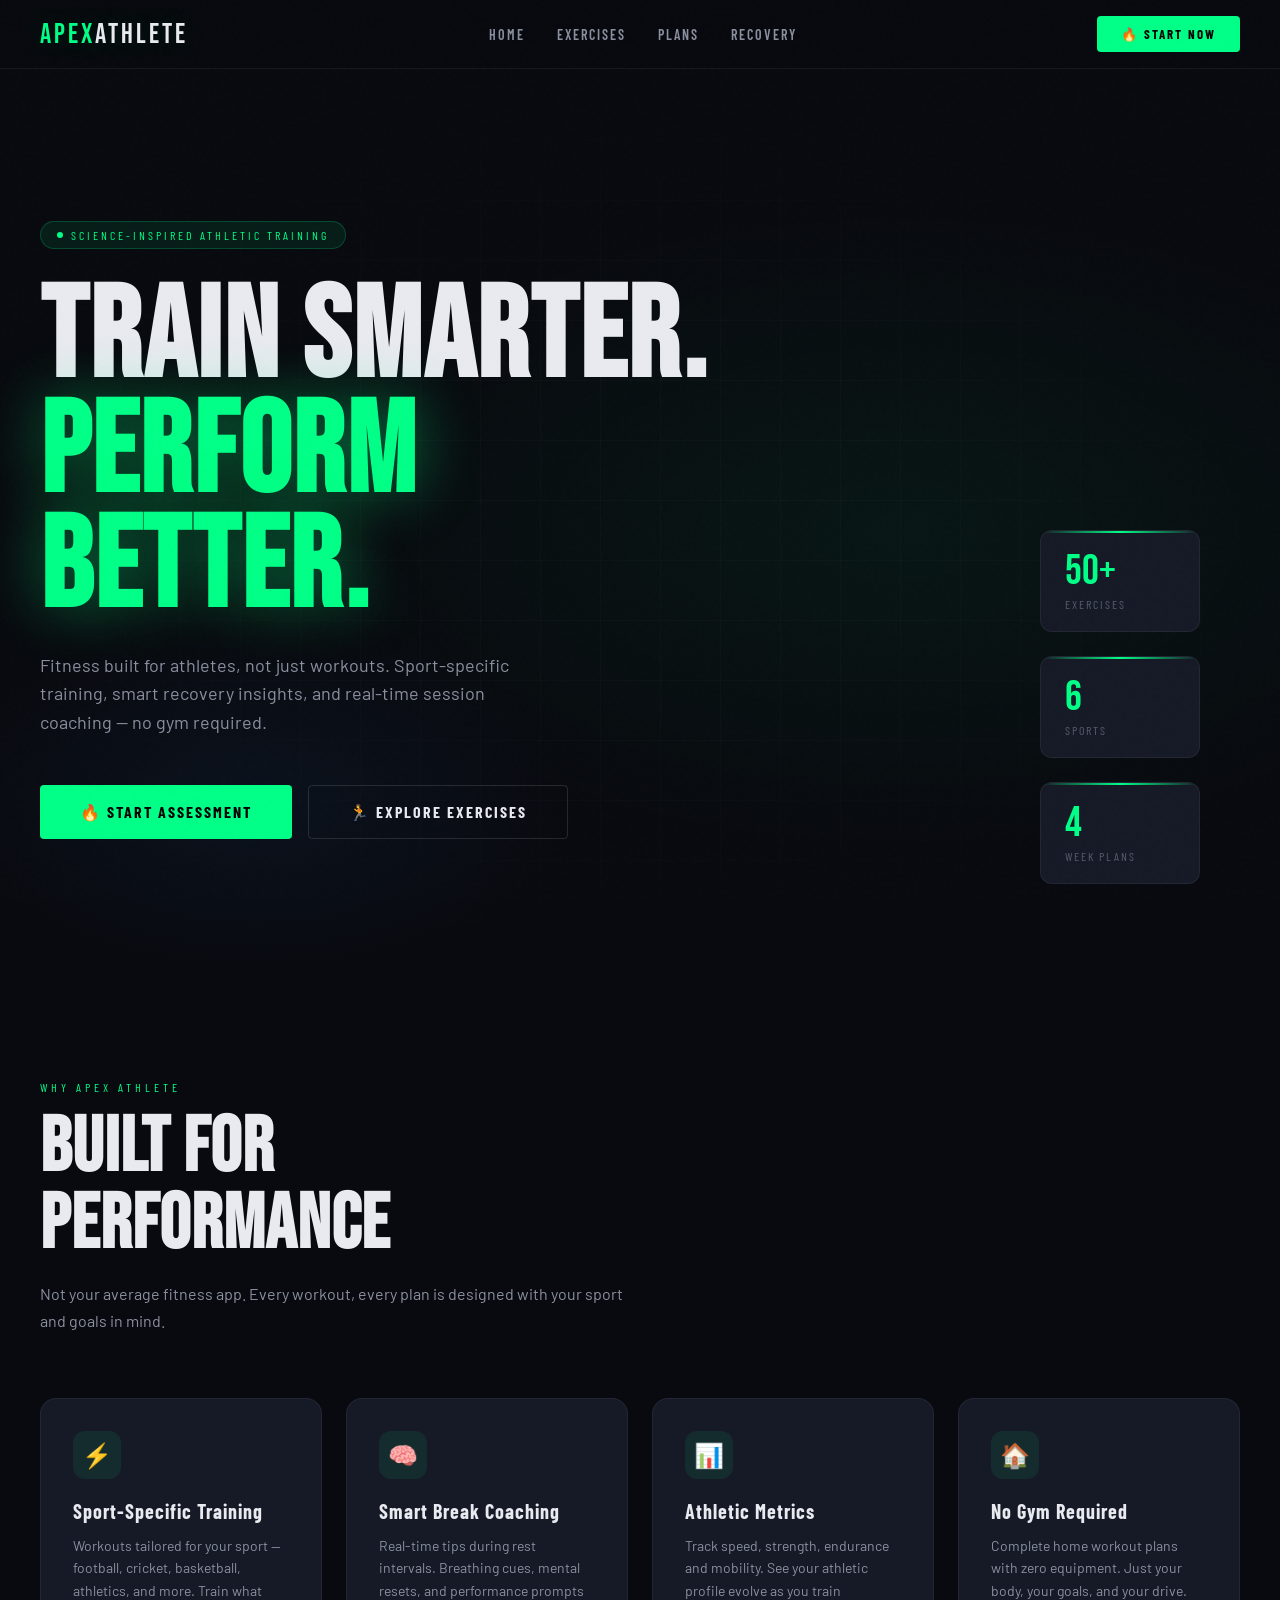
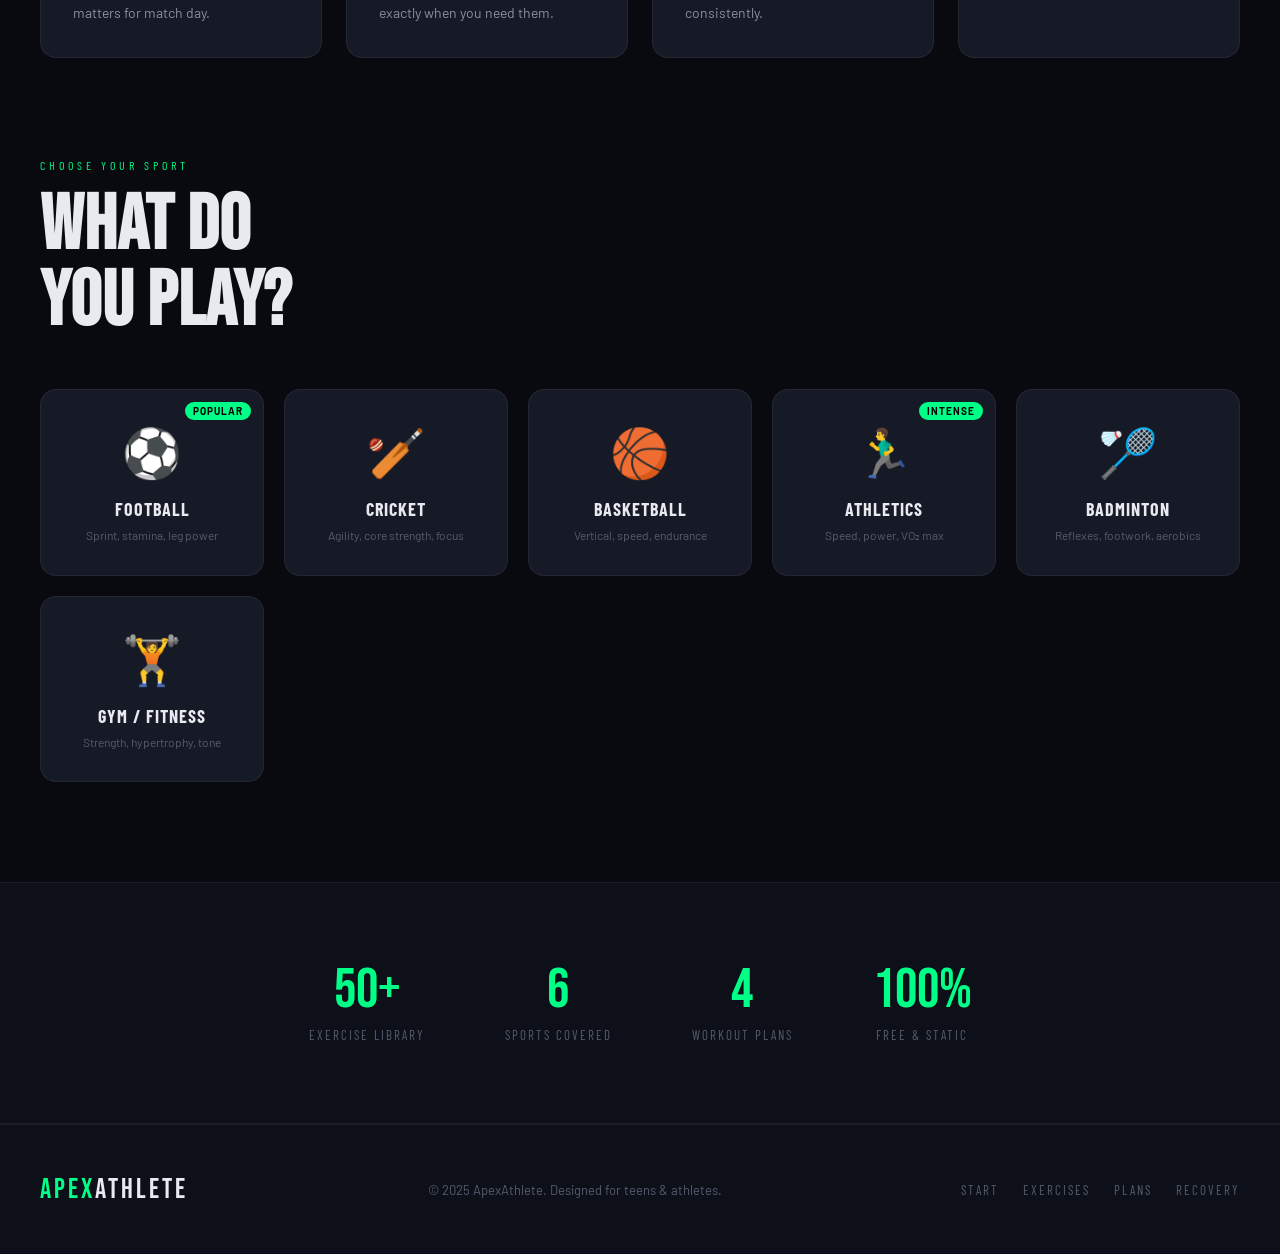
==== index.html @ 87cb8561 "Create index.html" ====
<!DOCTYPE html>
<html lang="en">
<head>
<meta charset="UTF-8">
<meta name="viewport" content="width=device-width, initial-scale=1.0">
<title>APEX ATHLETE — Train Smarter. Perform Better.</title>
<link href="https://fonts.googleapis.com/css2?family=Bebas+Neue&family=Barlow+Condensed:wght@300;400;600;700;900&family=Barlow:wght@300;400;500&display=swap" rel="stylesheet">
<style>
  :root {
    --bg: #080a0f;
    --bg2: #0d1018;
    --bg3: #12151e;
    --card: #161a26;
    --card2: #1c2130;
    --border: rgba(255,255,255,0.06);
    --border2: rgba(255,255,255,0.12);
    --text: #e8eaf0;
    --text2: #8b90a0;
    --text3: #555c6e;
    --accent: #00ff87;
    --accent2: #ff6b1a;
    --accent3: #3d8bff;
    --accent4: #ff3d6b;
    --glow: 0 0 30px rgba(0,255,135,0.2);
    --glow2: 0 0 30px rgba(255,107,26,0.2);
  }
  *{margin:0;padding:0;box-sizing:border-box;}
  html{scroll-behavior:smooth;}
  body{
    background:var(--bg);
    color:var(--text);
    font-family:'Barlow',sans-serif;
    font-weight:400;
    overflow-x:hidden;
    min-height:100vh;
  }

  /* NOISE TEXTURE OVERLAY */
  body::before{
    content:'';
    position:fixed;
    inset:0;
    background-image:url("data:image/svg+xml,%3Csvg viewBox='0 0 256 256' xmlns='http://www.w3.org/2000/svg'%3E%3Cfilter id='noise'%3E%3CfeTurbulence type='fractalNoise' baseFrequency='0.9' numOctaves='4' stitchTiles='stitch'/%3E%3C/filter%3E%3Crect width='100%25' height='100%25' filter='url(%23noise)' opacity='0.03'/%3E%3C/svg%3E");
    pointer-events:none;
    z-index:1000;
    opacity:.4;
  }

  /* NAV */
  nav{
    position:fixed;top:0;left:0;right:0;z-index:900;
    padding:16px 40px;
    display:flex;align-items:center;justify-content:space-between;
    background:rgba(8,10,15,0.85);
    backdrop-filter:blur(20px);
    border-bottom:1px solid var(--border);
  }
  .nav-logo{
    font-family:'Bebas Neue',sans-serif;
    font-size:28px;
    letter-spacing:3px;
    color:var(--accent);
    text-shadow:var(--glow);
    cursor:pointer;
  }
  .nav-logo span{color:var(--text);}
  .nav-links{display:flex;gap:32px;align-items:center;}
  .nav-links a{
    font-family:'Barlow Condensed',sans-serif;
    font-weight:600;
    font-size:14px;
    letter-spacing:2px;
    text-transform:uppercase;
    color:var(--text2);
    text-decoration:none;
    transition:.2s;
    cursor:pointer;
  }
  .nav-links a:hover{color:var(--accent);}
  .nav-cta{
    background:var(--accent);
    color:#000;
    padding:10px 24px;
    border-radius:4px;
    font-family:'Barlow Condensed',sans-serif;
    font-weight:700;
    font-size:13px;
    letter-spacing:2px;
    text-transform:uppercase;
    border:none;cursor:pointer;
    transition:.2s;
  }
  .nav-cta:hover{background:#00e077;transform:translateY(-1px);}
  .hamburger{display:none;flex-direction:column;gap:5px;cursor:pointer;background:none;border:none;}
  .hamburger span{width:24px;height:2px;background:var(--text);transition:.3s;}

  /* PAGES */
  .page{display:none;min-height:100vh;}
  .page.active{display:block;}

  /* ===== LANDING PAGE ===== */
  #page-home{padding-top:80px;}

  /* HERO */
  .hero{
    min-height:100vh;
    display:flex;align-items:center;
    position:relative;
    padding:0 40px;
    overflow:hidden;
  }
  .hero-bg{
    position:absolute;inset:0;
    background:
      radial-gradient(ellipse 80% 60% at 70% 50%, rgba(0,255,135,0.05) 0%, transparent 60%),
      radial-gradient(ellipse 50% 40% at 20% 80%, rgba(61,139,255,0.06) 0%, transparent 50%);
  }
  .hero-grid{
    position:absolute;inset:0;
    background-image:
      linear-gradient(rgba(255,255,255,0.02) 1px, transparent 1px),
      linear-gradient(90deg, rgba(255,255,255,0.02) 1px, transparent 1px);
    background-size:60px 60px;
    mask-image:radial-gradient(ellipse at center, black 30%, transparent 80%);
  }
  .hero-content{
    position:relative;z-index:10;
    max-width:700px;
  }
  .hero-tag{
    display:inline-flex;align-items:center;gap:8px;
    background:rgba(0,255,135,0.08);
    border:1px solid rgba(0,255,135,0.2);
    border-radius:100px;
    padding:6px 16px;
    font-family:'Barlow Condensed',sans-serif;
    font-size:12px;letter-spacing:3px;
    text-transform:uppercase;color:var(--accent);
    margin-bottom:32px;
    animation:fadeUp 0.6s ease both;
  }
  .hero-tag::before{
    content:'';width:6px;height:6px;
    background:var(--accent);border-radius:50%;
    animation:pulse 2s infinite;
  }
  @keyframes pulse{0%,100%{opacity:1;transform:scale(1);}50%{opacity:.5;transform:scale(1.3);}}
  .hero h1{
    font-family:'Bebas Neue',sans-serif;
    font-size:clamp(72px, 10vw, 130px);
    line-height:.9;
    letter-spacing:2px;
    margin-bottom:24px;
    animation:fadeUp 0.7s ease 0.1s both;
  }
  .hero h1 .line-green{
    color:var(--accent);
    text-shadow:0 0 60px rgba(0,255,135,0.4);
    display:block;
  }
  .hero p{
    font-size:18px;
    color:var(--text2);
    line-height:1.6;
    max-width:500px;
    margin-bottom:48px;
    animation:fadeUp 0.7s ease 0.2s both;
  }
  .hero-btns{
    display:flex;gap:16px;flex-wrap:wrap;
    animation:fadeUp 0.7s ease 0.3s both;
  }
  .btn-primary{
    background:var(--accent);
    color:#000;
    padding:16px 40px;
    border-radius:4px;
    font-family:'Barlow Condensed',sans-serif;
    font-weight:700;font-size:16px;
    letter-spacing:2px;text-transform:uppercase;
    border:none;cursor:pointer;transition:.25s;
    display:flex;align-items:center;gap:8px;
  }
  .btn-primary:hover{background:#00e077;transform:translateY(-2px);box-shadow:var(--glow);}
  .btn-secondary{
    background:transparent;
    color:var(--text);
    padding:16px 40px;
    border-radius:4px;
    font-family:'Barlow Condensed',sans-serif;
    font-weight:700;font-size:16px;
    letter-spacing:2px;text-transform:uppercase;
    border:1px solid var(--border2);cursor:pointer;transition:.25s;
  }
  .btn-secondary:hover{border-color:var(--accent);color:var(--accent);transform:translateY(-2px);}

  .hero-stats{
    position:absolute;right:80px;top:50%;transform:translateY(-50%);
    display:flex;flex-direction:column;gap:24px;
    animation:fadeUp 0.7s ease 0.4s both;
  }
  .hero-stat-card{
    background:var(--card);
    border:1px solid var(--border);
    border-radius:12px;
    padding:20px 24px;
    min-width:160px;
    position:relative;overflow:hidden;
  }
  .hero-stat-card::before{
    content:'';position:absolute;top:0;left:0;right:0;height:2px;
    background:linear-gradient(90deg,transparent,var(--accent),transparent);
  }
  .hero-stat-num{
    font-family:'Bebas Neue',sans-serif;
    font-size:42px;color:var(--accent);
    line-height:1;
  }
  .hero-stat-label{
    font-family:'Barlow Condensed',sans-serif;
    font-size:12px;letter-spacing:2px;
    text-transform:uppercase;color:var(--text3);
    margin-top:4px;
  }

  @keyframes fadeUp{from{opacity:0;transform:translateY(30px);}to{opacity:1;transform:translateY(0);}}

  /* WHY SECTION */
  .section{padding:100px 40px;}
  .section-tag{
    font-family:'Barlow Condensed',sans-serif;
    font-size:12px;letter-spacing:4px;text-transform:uppercase;
    color:var(--accent);margin-bottom:16px;display:block;
  }
  .section-title{
    font-family:'Bebas Neue',sans-serif;
    font-size:clamp(48px,6vw,80px);
    line-height:1;letter-spacing:1px;
    margin-bottom:16px;
  }
  .section-sub{
    font-size:16px;color:var(--text2);
    max-width:600px;line-height:1.7;margin-bottom:64px;
  }
  .why-grid{
    display:grid;
    grid-template-columns:repeat(auto-fit,minmax(260px,1fr));
    gap:24px;
  }
  .why-card{
    background:var(--card);
    border:1px solid var(--border);
    border-radius:16px;
    padding:32px;
    transition:.3s;
    position:relative;overflow:hidden;
  }
  .why-card:hover{border-color:var(--border2);transform:translateY(-4px);}
  .why-icon{
    width:48px;height:48px;
    background:rgba(0,255,135,0.08);
    border-radius:12px;
    display:flex;align-items:center;justify-content:center;
    font-size:24px;margin-bottom:20px;
  }
  .why-card h3{
    font-family:'Barlow Condensed',sans-serif;
    font-size:20px;font-weight:700;letter-spacing:1px;
    margin-bottom:12px;
  }
  .why-card p{font-size:14px;color:var(--text2);line-height:1.6;}

  /* SPORTS GRID */
  .sports-grid{
    display:grid;
    grid-template-columns:repeat(auto-fill,minmax(200px,1fr));
    gap:20px;
    margin-top:48px;
  }
  .sport-card{
    background:var(--card);
    border:1px solid var(--border);
    border-radius:16px;
    padding:32px 20px;
    text-align:center;
    cursor:pointer;transition:.3s;
    position:relative;overflow:hidden;
  }
  .sport-card:hover{
    border-color:var(--accent);
    transform:translateY(-6px);
    box-shadow:0 20px 40px rgba(0,0,0,0.4),var(--glow);
  }
  .sport-card .sport-emoji{font-size:48px;display:block;margin-bottom:16px;}
  .sport-card h3{
    font-family:'Barlow Condensed',sans-serif;
    font-size:18px;font-weight:700;letter-spacing:1px;
    text-transform:uppercase;margin-bottom:8px;
  }
  .sport-card p{font-size:12px;color:var(--text3);}
  .sport-card .sport-badge{
    position:absolute;top:12px;right:12px;
    background:var(--accent);color:#000;
    font-size:10px;font-weight:700;letter-spacing:1px;
    padding:3px 8px;border-radius:100px;
    text-transform:uppercase;
  }

  /* CREDIBILITY SECTION */
  .cred-section{
    padding:80px 40px;
    background:var(--bg2);
    border-top:1px solid var(--border);
    border-bottom:1px solid var(--border);
    display:flex;justify-content:center;
    gap:80px;flex-wrap:wrap;
  }
  .cred-item{text-align:center;}
  .cred-num{
    font-family:'Bebas Neue',sans-serif;
    font-size:56px;color:var(--accent);
    line-height:1;
  }
  .cred-label{
    font-family:'Barlow Condensed',sans-serif;
    font-size:13px;letter-spacing:2px;
    text-transform:uppercase;color:var(--text3);
    margin-top:8px;
  }

  /* ===== ASSESSMENT PAGE ===== */
  #page-assessment{
    padding:120px 40px 80px;
    max-width:800px;margin:0 auto;
  }
  .assessment-header{margin-bottom:64px;}
  .assessment-header h1{
    font-family:'Bebas Neue',sans-serif;
    font-size:clamp(48px,6vw,80px);
    line-height:1;letter-spacing:2px;
    margin-bottom:16px;
  }
  .assessment-header p{font-size:16px;color:var(--text2);line-height:1.6;}

  .progress-steps{
    display:flex;gap:8px;margin-bottom:48px;
  }
  .progress-step{
    flex:1;height:3px;background:var(--card2);border-radius:2px;transition:.4s;
  }
  .progress-step.done{background:var(--accent);}
  .progress-step.active{background:rgba(0,255,135,0.4);}

  .form-step{display:none;}
  .form-step.active{display:block;animation:fadeUp .4s ease;}

  .form-group{margin-bottom:32px;}
  .form-label{
    font-family:'Barlow Condensed',sans-serif;
    font-size:13px;font-weight:600;letter-spacing:3px;
    text-transform:uppercase;color:var(--text2);
    display:block;margin-bottom:12px;
  }
  .form-label span{color:var(--accent);}
  .form-input{
    width:100%;
    background:var(--card);
    border:1px solid var(--border);
    border-radius:8px;
    padding:16px 20px;
    color:var(--text);
    font-family:'Barlow',sans-serif;
    font-size:16px;
    outline:none;transition:.2s;
  }
  .form-input:focus{border-color:var(--accent);box-shadow:0 0 0 3px rgba(0,255,135,0.1);}
  .form-row{display:grid;grid-template-columns:1fr 1fr;gap:20px;}
  .option-grid{display:grid;grid-template-columns:repeat(auto-fill,minmax(160px,1fr));gap:12px;}
  .option-card{
    background:var(--card);
    border:1px solid var(--border);
    border-radius:10px;
    padding:16px 20px;
    cursor:pointer;transition:.2s;
    display:flex;align-items:center;gap:12px;
  }
  .option-card:hover{border-color:var(--border2);}
  .option-card.selected{
    border-color:var(--accent);
    background:rgba(0,255,135,0.08);
  }
  .option-card .opt-icon{font-size:24px;}
  .option-card .opt-label{
    font-family:'Barlow Condensed',sans-serif;
    font-size:15px;font-weight:600;
  }
  .option-card .opt-sub{font-size:11px;color:var(--text3);}

  .form-nav{
    display:flex;justify-content:space-between;
    align-items:center;margin-top:48px;
  }
  .btn-back{
    background:transparent;
    color:var(--text2);
    border:1px solid var(--border);
    padding:14px 32px;border-radius:6px;
    font-family:'Barlow Condensed',sans-serif;
    font-weight:600;font-size:14px;letter-spacing:2px;
    text-transform:uppercase;cursor:pointer;transition:.2s;
  }
  .btn-back:hover{color:var(--text);border-color:var(--border2);}
  .btn-next{
    background:var(--accent);color:#000;
    border:none;
    padding:14px 40px;border-radius:6px;
    font-family:'Barlow Condensed',sans-serif;
    font-weight:700;font-size:14px;letter-spacing:2px;
    text-transform:uppercase;cursor:pointer;transition:.2s;
  }
  .btn-next:hover{background:#00e077;transform:translateY(-1px);}
  .step-num{
    font-family:'Barlow Condensed',sans-serif;
    font-size:13px;letter-spacing:2px;color:var(--text3);
  }

  /* ===== DASHBOARD ===== */
  #page-dashboard{
    padding:100px 40px 80px;
    max-width:1400px;margin:0 auto;
  }
  .dash-header{
    display:flex;justify-content:space-between;align-items:flex-start;
    margin-bottom:48px;flex-wrap:wrap;gap:24px;
  }
  .dash-greeting{
    font-family:'Bebas Neue',sans-serif;
    font-size:clamp(36px,5vw,56px);
    line-height:1;letter-spacing:1px;
  }
  .dash-greeting span{color:var(--accent);}
  .dash-date{
    font-family:'Barlow Condensed',sans-serif;
    font-size:14px;letter-spacing:2px;
    color:var(--text3);text-transform:uppercase;
    margin-top:8px;
  }

  .dash-grid{
    display:grid;
    grid-template-columns:320px 1fr;
    gap:24px;
    align-items:start;
  }
  .dash-left{display:flex;flex-direction:column;gap:24px;}
  .dash-right{display:flex;flex-direction:column;gap:24px;}

  .profile-card{
    background:var(--card);
    border:1px solid var(--border);
    border-radius:20px;
    padding:28px;
    position:relative;overflow:hidden;
  }
  .profile-card::before{
    content:'';position:absolute;top:0;left:0;right:0;height:3px;
    background:linear-gradient(90deg,var(--accent),var(--accent3));
  }
  .profile-sport{
    display:flex;align-items:center;gap:12px;margin-bottom:20px;
  }
  .profile-sport-icon{
    width:56px;height:56px;
    background:rgba(0,255,135,0.1);
    border-radius:14px;
    display:flex;align-items:center;justify-content:center;
    font-size:28px;
  }
  .profile-sport-name{
    font-family:'Bebas Neue',sans-serif;
    font-size:28px;letter-spacing:1px;
  }
  .profile-sport-level{
    font-size:12px;color:var(--accent);
    font-family:'Barlow Condensed',sans-serif;
    letter-spacing:2px;text-transform:uppercase;
  }
  .profile-bmi{
    display:grid;grid-template-columns:1fr 1fr;gap:16px;
    margin-top:20px;
  }
  .bmi-item{
    background:var(--bg3);
    border-radius:12px;padding:16px;
    text-align:center;
  }
  .bmi-val{
    font-family:'Bebas Neue',sans-serif;
    font-size:32px;line-height:1;
  }
  .bmi-label{
    font-size:11px;letter-spacing:2px;
    text-transform:uppercase;color:var(--text3);
    margin-top:4px;
    font-family:'Barlow Condensed',sans-serif;
  }

  .metrics-card{
    background:var(--card);
    border:1px solid var(--border);
    border-radius:20px;
    padding:28px;
  }
  .metrics-title{
    font-family:'Barlow Condensed',sans-serif;
    font-size:13px;letter-spacing:3px;
    text-transform:uppercase;color:var(--text3);
    margin-bottom:24px;
  }
  .metric-row{
    display:flex;align-items:center;
    justify-content:space-between;
    margin-bottom:20px;
  }
  .metric-info{display:flex;align-items:center;gap:12px;}
  .metric-icon{
    width:36px;height:36px;
    border-radius:8px;
    display:flex;align-items:center;justify-content:center;
    font-size:16px;
  }
  .metric-name{
    font-family:'Barlow Condensed',sans-serif;
    font-size:15px;font-weight:600;
  }
  .metric-bar-wrap{flex:1;margin:0 16px;height:6px;background:var(--bg3);border-radius:3px;}
  .metric-bar{height:100%;border-radius:3px;transition:width 1s ease;}
  .metric-pct{
    font-family:'Bebas Neue',sans-serif;
    font-size:20px;min-width:40px;text-align:right;
  }

  .today-card{
    background:var(--card);
    border:1px solid var(--border);
    border-radius:20px;
    padding:28px;
  }
  .today-title{
    font-family:'Barlow Condensed',sans-serif;
    font-size:13px;letter-spacing:3px;
    text-transform:uppercase;color:var(--text3);
    margin-bottom:24px;
  }
  .workout-phase{margin-bottom:24px;}
  .phase-header{
    display:flex;align-items:center;gap:10px;
    margin-bottom:14px;
  }
  .phase-dot{
    width:10px;height:10px;border-radius:50%;
  }
  .phase-name{
    font-family:'Barlow Condensed',sans-serif;
    font-size:16px;font-weight:700;letter-spacing:1px;
  }
  .exercise-list{display:flex;flex-direction:column;gap:10px;}
  .exercise-item{
    background:var(--bg3);
    border-radius:10px;
    padding:14px 18px;
    display:flex;align-items:center;
    justify-content:space-between;
    cursor:pointer;transition:.2s;
    border:1px solid transparent;
  }
  .exercise-item:hover{border-color:var(--border2);}
  .exercise-item.done{
    border-color:rgba(0,255,135,0.3);
    background:rgba(0,255,135,0.05);
  }
  .ex-name{
    font-family:'Barlow Condensed',sans-serif;
    font-size:16px;font-weight:600;
  }
  .ex-detail{font-size:12px;color:var(--text3);margin-top:2px;}
  .ex-check{
    width:28px;height:28px;border-radius:50%;
    background:var(--bg2);
    border:1px solid var(--border2);
    display:flex;align-items:center;justify-content:center;
    font-size:12px;transition:.2s;
    cursor:pointer;
  }
  .exercise-item.done .ex-check{
    background:var(--accent);
    border-color:var(--accent);
    color:#000;
  }

  .start-workout-btn{
    width:100%;
    background:linear-gradient(135deg,var(--accent),#00c46a);
    color:#000;border:none;
    padding:18px;border-radius:12px;
    font-family:'Bebas Neue',sans-serif;
    font-size:22px;letter-spacing:3px;
    cursor:pointer;transition:.2s;
    margin-top:24px;
  }
  .start-workout-btn:hover{transform:translateY(-2px);box-shadow:var(--glow);}

  .recovery-card{
    background:var(--card);
    border:1px solid var(--border);
    border-radius:20px;
    padding:28px;
  }
  .rec-status{
    display:flex;align-items:center;gap:16px;margin-bottom:20px;
  }
  .rec-circle{
    width:80px;height:80px;
    border-radius:50%;
    border:4px solid var(--accent);
    display:flex;flex-direction:column;
    align-items:center;justify-content:center;
    box-shadow:0 0 20px rgba(0,255,135,0.2);
  }
  .rec-pct{
    font-family:'Bebas Neue',sans-serif;
    font-size:28px;color:var(--accent);line-height:1;
  }
  .rec-label{font-size:10px;color:var(--text3);letter-spacing:1px;}
  .rec-desc{flex:1;}
  .rec-desc h4{
    font-family:'Barlow Condensed',sans-serif;
    font-size:18px;font-weight:700;margin-bottom:6px;
  }
  .rec-desc p{font-size:13px;color:var(--text2);line-height:1.5;}

  /* ===== EXERCISE LIBRARY ===== */
  #page-exercises{padding:100px 40px 80px;}
  .exercises-header{margin-bottom:48px;}
  .filter-bar{
    display:flex;gap:12px;flex-wrap:wrap;margin-bottom:40px;
  }
  .filter-btn{
    background:var(--card);
    border:1px solid var(--border);
    border-radius:100px;
    padding:10px 24px;
    font-family:'Barlow Condensed',sans-serif;
    font-size:14px;font-weight:600;letter-spacing:1px;
    color:var(--text2);cursor:pointer;transition:.2s;
  }
  .filter-btn.active,
  .filter-btn:hover{
    border-color:var(--accent);
    color:var(--accent);
    background:rgba(0,255,135,0.08);
  }
  .exercises-grid{
    display:grid;
    grid-template-columns:repeat(auto-fill,minmax(300px,1fr));
    gap:24px;
  }
  .ex-card{
    background:var(--card);
    border:1px solid var(--border);
    border-radius:20px;
    overflow:hidden;
    transition:.3s;cursor:pointer;
  }
  .ex-card:hover{transform:translateY(-6px);border-color:var(--border2);box-shadow:0 20px 40px rgba(0,0,0,0.3);}
  .ex-gif{
    height:200px;
    background:var(--bg3);
    display:flex;align-items:center;justify-content:center;
    position:relative;overflow:hidden;
    font-size:80px;
  }
  .ex-gif-overlay{
    position:absolute;inset:0;
    background:linear-gradient(to top, var(--card) 0%, transparent 50%);
  }
  .ex-body{padding:20px;}
  .ex-tags{display:flex;gap:8px;margin-bottom:12px;flex-wrap:wrap;}
  .ex-tag{
    font-family:'Barlow Condensed',sans-serif;
    font-size:11px;font-weight:600;letter-spacing:2px;
    text-transform:uppercase;
    padding:4px 10px;border-radius:100px;
  }
  .tag-muscle{background:rgba(61,139,255,0.15);color:var(--accent3);}
  .tag-sport{background:rgba(0,255,135,0.1);color:var(--accent);}
  .tag-level{background:rgba(255,107,26,0.1);color:var(--accent2);}
  .ex-card-name{
    font-family:'Barlow Condensed',sans-serif;
    font-size:22px;font-weight:700;
    letter-spacing:.5px;margin-bottom:8px;
  }
  .ex-card-desc{font-size:13px;color:var(--text2);line-height:1.5;}
  .ex-card-footer{
    display:flex;align-items:center;justify-content:space-between;
    padding:14px 20px;
    border-top:1px solid var(--border);
  }
  .ex-timer-info{
    display:flex;align-items:center;gap:6px;
    font-family:'Barlow Condensed',sans-serif;
    font-size:14px;color:var(--text2);
  }

  /* ===== WORKOUT SESSION ===== */
  #page-session{
    padding:100px 40px 80px;
    max-width:900px;margin:0 auto;
  }
  .session-header{
    display:flex;justify-content:space-between;
    align-items:center;margin-bottom:48px;
  }
  .session-progress-bar{
    flex:1;margin:0 32px;
    height:4px;background:var(--bg3);border-radius:2px;position:relative;
  }
  .session-progress-fill{
    height:100%;background:var(--accent);border-radius:2px;
    transition:width .5s ease;
  }

  .session-main{
    background:var(--card);
    border:1px solid var(--border);
    border-radius:24px;
    padding:48px;
    text-align:center;
    margin-bottom:24px;
    position:relative;overflow:hidden;
  }
  .session-ex-visual{
    font-size:120px;margin-bottom:32px;
    display:block;
    animation:bounce 2s ease-in-out infinite;
  }
  @keyframes bounce{0%,100%{transform:translateY(0);}50%{transform:translateY(-10px);}}
  .session-ex-name{
    font-family:'Bebas Neue',sans-serif;
    font-size:48px;letter-spacing:2px;
    margin-bottom:8px;
  }
  .session-ex-target{
    font-family:'Barlow Condensed',sans-serif;
    font-size:14px;letter-spacing:3px;
    color:var(--accent);text-transform:uppercase;
    margin-bottom:48px;
  }

  .timer-display{
    font-family:'Bebas Neue',sans-serif;
    font-size:96px;line-height:1;
    color:var(--accent);
    text-shadow:var(--glow);
    margin-bottom:8px;
    position:relative;display:inline-block;
  }
  .timer-label{
    font-family:'Barlow Condensed',sans-serif;
    font-size:13px;letter-spacing:3px;
    text-transform:uppercase;color:var(--text3);
    margin-bottom:40px;
  }

  .session-controls{
    display:flex;justify-content:center;gap:16px;
  }
  .ctrl-btn{
    width:64px;height:64px;border-radius:50%;
    border:1px solid var(--border2);
    background:var(--bg3);
    font-size:24px;cursor:pointer;transition:.2s;
    display:flex;align-items:center;justify-content:center;
  }
  .ctrl-btn:hover{border-color:var(--accent);color:var(--accent);}
  .ctrl-btn.main{
    width:80px;height:80px;
    background:var(--accent);
    border-color:var(--accent);
    color:#000;font-size:28px;
  }
  .ctrl-btn.main:hover{background:#00e077;}

  .session-queue{
    display:grid;grid-template-columns:repeat(3,1fr);gap:16px;
  }
  .queue-item{
    background:var(--card);
    border:1px solid var(--border);
    border-radius:14px;
    padding:16px;
    display:flex;align-items:center;gap:12px;
  }
  .queue-item.active{border-color:var(--accent);background:rgba(0,255,135,0.06);}
  .queue-item.completed{opacity:.4;}
  .queue-emoji{font-size:24px;}
  .queue-name{
    font-family:'Barlow Condensed',sans-serif;
    font-size:15px;font-weight:600;
  }
  .queue-detail{font-size:11px;color:var(--text3);}

  /* POPUP */
  .popup-overlay{
    position:fixed;inset:0;
    background:rgba(0,0,0,0.7);
    backdrop-filter:blur(10px);
    z-index:800;
    display:flex;align-items:center;justify-content:center;
    opacity:0;pointer-events:none;
    transition:.3s;
  }
  .popup-overlay.show{opacity:1;pointer-events:all;}
  .popup-box{
    background:var(--card);
    border:1px solid var(--border);
    border-radius:24px;
    padding:40px;max-width:480px;width:90%;
    text-align:center;
    transform:scale(0.9) translateY(20px);
    transition:.3s;
    position:relative;overflow:hidden;
  }
  .popup-overlay.show .popup-box{transform:scale(1) translateY(0);}
  .popup-box::before{
    content:'';position:absolute;top:0;left:0;right:0;height:3px;
    background:linear-gradient(90deg,var(--accent3),var(--accent),var(--accent2));
  }
  .popup-icon{font-size:56px;margin-bottom:16px;}
  .popup-title{
    font-family:'Bebas Neue',sans-serif;
    font-size:36px;letter-spacing:2px;
    margin-bottom:12px;
  }
  .popup-msg{font-size:16px;color:var(--text2);line-height:1.6;margin-bottom:28px;}
  .popup-fact{
    background:var(--bg3);border-radius:12px;
    padding:16px;font-size:13px;color:var(--accent);
    margin-bottom:28px;
    font-family:'Barlow Condensed',sans-serif;
    font-size:16px;letter-spacing:.5px;
  }
  .popup-close{
    background:var(--accent);color:#000;
    border:none;padding:14px 40px;border-radius:8px;
    font-family:'Barlow Condensed',sans-serif;
    font-weight:700;font-size:15px;letter-spacing:2px;
    text-transform:uppercase;cursor:pointer;transition:.2s;
  }
  .popup-close:hover{background:#00e077;}

  /* ===== PLANS PAGE ===== */
  #page-plans{padding:100px 40px 80px;}
  .plans-grid{
    display:grid;
    grid-template-columns:repeat(auto-fill,minmax(320px,1fr));
    gap:28px;
    margin-top:48px;
  }
  .plan-card{
    background:var(--card);
    border:1px solid var(--border);
    border-radius:20px;
    overflow:hidden;
    transition:.3s;
  }
  .plan-card:hover{transform:translateY(-4px);border-color:var(--border2);}
  .plan-header{
    padding:28px;
    position:relative;overflow:hidden;
  }
  .plan-header.green{background:linear-gradient(135deg,rgba(0,255,135,.15),rgba(0,255,135,.05));}
  .plan-header.orange{background:linear-gradient(135deg,rgba(255,107,26,.15),rgba(255,107,26,.05));}
  .plan-header.blue{background:linear-gradient(135deg,rgba(61,139,255,.15),rgba(61,139,255,.05));}
  .plan-header.red{background:linear-gradient(135deg,rgba(255,61,107,.15),rgba(255,61,107,.05));}
  .plan-icon{font-size:48px;margin-bottom:16px;display:block;}
  .plan-name{
    font-family:'Bebas Neue',sans-serif;
    font-size:32px;letter-spacing:1px;
    margin-bottom:8px;
  }
  .plan-desc{font-size:13px;color:var(--text2);line-height:1.5;}
  .plan-body{padding:28px;}
  .plan-stats{
    display:flex;gap:24px;margin-bottom:24px;
  }
  .plan-stat .num{
    font-family:'Bebas Neue',sans-serif;
    font-size:28px;color:var(--accent);
  }
  .plan-stat .lbl{font-size:11px;letter-spacing:2px;text-transform:uppercase;color:var(--text3);}
  .plan-days{display:flex;flex-direction:column;gap:8px;margin-bottom:24px;}
  .plan-day{
    display:flex;align-items:center;
    justify-content:space-between;
    padding:12px 16px;
    background:var(--bg3);
    border-radius:8px;
    font-family:'Barlow Condensed',sans-serif;
    font-size:14px;
  }
  .plan-day.rest{opacity:.5;}
  .plan-day .day-name{font-weight:600;color:var(--text2);}
  .plan-day .day-workout{color:var(--text);}
  .plan-day .day-time{color:var(--text3);font-size:12px;}
  .btn-plan{
    width:100%;background:var(--accent);color:#000;
    border:none;padding:14px;border-radius:10px;
    font-family:'Barlow Condensed',sans-serif;
    font-weight:700;font-size:15px;letter-spacing:2px;
    text-transform:uppercase;cursor:pointer;transition:.2s;
  }
  .btn-plan:hover{background:#00e077;}

  /* ===== RECOVERY PAGE ===== */
  #page-recovery{padding:100px 40px 80px;}
  .recovery-grid{
    display:grid;
    grid-template-columns:repeat(auto-fill,minmax(340px,1fr));
    gap:24px;
    margin-top:48px;
  }
  .rec-card{
    background:var(--card);
    border:1px solid var(--border);
    border-radius:20px;
    padding:28px;
    transition:.3s;
  }
  .rec-card:hover{border-color:var(--border2);}
  .rec-card-icon{font-size:40px;margin-bottom:16px;}
  .rec-card h3{
    font-family:'Barlow Condensed',sans-serif;
    font-size:22px;font-weight:700;
    letter-spacing:1px;margin-bottom:12px;
  }
  .rec-card p{font-size:14px;color:var(--text2);line-height:1.6;}
  .stretch-list{margin-top:16px;display:flex;flex-direction:column;gap:8px;}
  .stretch-item{
    display:flex;align-items:center;gap:10px;
    padding:10px 14px;
    background:var(--bg3);border-radius:8px;
    font-size:14px;
  }

  /* FOOTER */
  footer{
    background:var(--bg2);
    border-top:1px solid var(--border);
    padding:48px 40px;
    display:flex;justify-content:space-between;
    align-items:center;flex-wrap:wrap;gap:24px;
  }
  .footer-logo{
    font-family:'Bebas Neue',sans-serif;
    font-size:28px;letter-spacing:3px;
    color:var(--accent);
  }
  .footer-logo span{color:var(--text);}
  .footer-copy{font-size:13px;color:var(--text3);}
  .footer-links{display:flex;gap:24px;}
  .footer-links a{
    font-family:'Barlow Condensed',sans-serif;
    font-size:13px;letter-spacing:2px;
    text-transform:uppercase;color:var(--text3);
    text-decoration:none;cursor:pointer;transition:.2s;
  }
  .footer-links a:hover{color:var(--accent);}

  /* SCROLLBAR */
  ::-webkit-scrollbar{width:4px;}
  ::-webkit-scrollbar-track{background:var(--bg);}
  ::-webkit-scrollbar-thumb{background:var(--card2);border-radius:2px;}
  ::-webkit-scrollbar-thumb:hover{background:var(--accent);}

  /* SELECT */
  select.form-input{cursor:pointer;}

  /* RESPONSIVE */
  @media(max-width:1100px){
    .dash-grid{grid-template-columns:1fr;}
    .hero-stats{display:none;}
  }
  @media(max-width:768px){
    nav{padding:16px 20px;}
    .nav-links{display:none;}
    .hamburger{display:flex;}
    .hero{padding:0 20px;}
    .section{padding:60px 20px;}
    #page-dashboard,#page-exercises,#page-plans,#page-recovery{padding:100px 20px 60px;}
    #page-assessment{padding:100px 20px 60px;}
    .form-row{grid-template-columns:1fr;}
    .session-queue{grid-template-columns:1fr;}
    .session-main{padding:28px 20px;}
    .cred-section{gap:40px;padding:60px 20px;}
  }
</style>
</head>
<body>

<!-- NAV -->
<nav>
  <div class="nav-logo" onclick="showPage('home')">APEX<span>ATHLETE</span></div>
  <div class="nav-links">
    <a onclick="showPage('home')">Home</a>
    <a onclick="showPage('exercises')">Exercises</a>
    <a onclick="showPage('plans')">Plans</a>
    <a onclick="showPage('recovery')">Recovery</a>
    <a onclick="showPage('dashboard')" id="nav-dashboard" style="display:none">Dashboard</a>
  </div>
  <button class="nav-cta" onclick="showPage('assessment')">🔥 Start Now</button>
  <button class="hamburger" onclick="toggleMobileMenu()">
    <span></span><span></span><span></span>
  </button>
</nav>

<!-- ===== HOME PAGE ===== -->
<div id="page-home" class="page active">
  <!-- HERO -->
  <section class="hero">
    <div class="hero-bg"></div>
    <div class="hero-grid"></div>
    <div class="hero-content">
      <div class="hero-tag">Science-Inspired Athletic Training</div>
      <h1>
        TRAIN SMARTER.
        <span class="line-green">PERFORM BETTER.</span>
      </h1>
      <p>Fitness built for athletes, not just workouts. Sport-specific training, smart recovery insights, and real-time session coaching — no gym required.</p>
      <div class="hero-btns">
        <button class="btn-primary" onclick="showPage('assessment')">🔥 Start Assessment</button>
        <button class="btn-secondary" onclick="showPage('exercises')">🏃 Explore Exercises</button>
      </div>
    </div>
    <div class="hero-stats">
      <div class="hero-stat-card">
        <div class="hero-stat-num">50+</div>
        <div class="hero-stat-label">Exercises</div>
      </div>
      <div class="hero-stat-card">
        <div class="hero-stat-num">6</div>
        <div class="hero-stat-label">Sports</div>
      </div>
      <div class="hero-stat-card">
        <div class="hero-stat-num">4</div>
        <div class="hero-stat-label">Week Plans</div>
      </div>
    </div>
  </section>

  <!-- WHY SECTION -->
  <section class="section">
    <span class="section-tag">Why Apex Athlete</span>
    <h2 class="section-title">BUILT FOR<br>PERFORMANCE</h2>
    <p class="section-sub">Not your average fitness app. Every workout, every plan is designed with your sport and goals in mind.</p>
    <div class="why-grid">
      <div class="why-card">
        <div class="why-icon">⚡</div>
        <h3>Sport-Specific Training</h3>
        <p>Workouts tailored for your sport — football, cricket, basketball, athletics, and more. Train what matters for match day.</p>
      </div>
      <div class="why-card">
        <div class="why-icon">🧠</div>
        <h3>Smart Break Coaching</h3>
        <p>Real-time tips during rest intervals. Breathing cues, mental resets, and performance prompts exactly when you need them.</p>
      </div>
      <div class="why-card">
        <div class="why-icon">📊</div>
        <h3>Athletic Metrics</h3>
        <p>Track speed, strength, endurance and mobility. See your athletic profile evolve as you train consistently.</p>
      </div>
      <div class="why-card">
        <div class="why-icon">🏠</div>
        <h3>No Gym Required</h3>
        <p>Complete home workout plans with zero equipment. Just your body, your goals, and your drive.</p>
      </div>
    </div>
  </section>

  <!-- SPORTS SECTION -->
  <section class="section" style="padding-top:0">
    <span class="section-tag">Choose Your Sport</span>
    <h2 class="section-title">WHAT DO<br>YOU PLAY?</h2>
    <div class="sports-grid">
      <div class="sport-card" onclick="selectSport('Football')">
        <div class="sport-badge">POPULAR</div>
        <span class="sport-emoji">⚽</span>
        <h3>Football</h3>
        <p>Sprint, stamina, leg power</p>
      </div>
      <div class="sport-card" onclick="selectSport('Cricket')">
        <span class="sport-emoji">🏏</span>
        <h3>Cricket</h3>
        <p>Agility, core strength, focus</p>
      </div>
      <div class="sport-card" onclick="selectSport('Basketball')">
        <span class="sport-emoji">🏀</span>
        <h3>Basketball</h3>
        <p>Vertical, speed, endurance</p>
      </div>
      <div class="sport-card" onclick="selectSport('Athletics')">
        <div class="sport-badge">INTENSE</div>
        <span class="sport-emoji">🏃‍♂️</span>
        <h3>Athletics</h3>
        <p>Speed, power, VO₂ max</p>
      </div>
      <div class="sport-card" onclick="selectSport('Badminton')">
        <span class="sport-emoji">🏸</span>
        <h3>Badminton</h3>
        <p>Reflexes, footwork, aerobics</p>
      </div>
      <div class="sport-card" onclick="selectSport('Gym Fitness')">
        <span class="sport-emoji">🏋️</span>
        <h3>Gym / Fitness</h3>
        <p>Strength, hypertrophy, tone</p>
      </div>
    </div>
  </section>

  <!-- CREDIBILITY -->
  <div class="cred-section">
    <div class="cred-item">
      <div class="cred-num">50+</div>
      <div class="cred-label">Exercise Library</div>
    </div>
    <div class="cred-item">
      <div class="cred-num">6</div>
      <div class="cred-label">Sports Covered</div>
    </div>
    <div class="cred-item">
      <div class="cred-num">4</div>
      <div class="cred-label">Workout Plans</div>
    </div>
    <div class="cred-item">
      <div class="cred-num">100%</div>
      <div class="cred-label">Free & Static</div>
    </div>
  </div>

  <footer>
    <div class="footer-logo">APEX<span>ATHLETE</span></div>
    <div class="footer-copy">© 2025 ApexAthlete. Designed for teens & athletes.</div>
    <div class="footer-links">
      <a onclick="showPage('assessment')">Start</a>
      <a onclick="showPage('exercises')">Exercises</a>
      <a onclick="showPage('plans')">Plans</a>
      <a onclick="showPage('recovery')">Recovery</a>
    </div>
  </footer>
</div>

<!-- ===== ASSESSMENT PAGE ===== -->
<div id="page-assessment" class="page">
  <div id="assessment-content">
    <div class="assessment-header">
      <span class="section-tag">Health & Performance Assessment</span>
      <h1 class="assessment-header" style="font-family:'Bebas Neue',sans-serif;font-size:clamp(48px,6vw,72px);line-height:1;letter-spacing:2px;margin-bottom:16px;">BUILD YOUR<br><span style="color:var(--accent)">ATHLETE PROFILE</span></h1>
      <p style="font-size:16px;color:var(--text2);line-height:1.6;">Answer a few questions so we can personalize your training experience. Takes less than 2 minutes.</p>
    </div>

    <div class="progress-steps">
      <div class="progress-step active" id="ps-1"></div>
      <div class="progress-step" id="ps-2"></div>
      <div class="progress-step" id="ps-3"></div>
      <div class="progress-step" id="ps-4"></div>
    </div>

    <!-- STEP 1 -->
    <div class="form-step active" id="step-1">
      <div style="font-family:'Bebas Neue',sans-serif;font-size:36px;letter-spacing:2px;margin-bottom:32px;">STEP 1 — <span style="color:var(--accent)">BASIC INFO</span></div>
      <div class="form-row">
        <div class="form-group">
          <label class="form-label">Age <span>*</span></label>
          <input type="number" class="form-input" id="inp-age" placeholder="e.g. 18" min="10" max="80">
        </div>
        <div class="form-group">
          <label class="form-label">Gender <span>*</span></label>
          <select class="form-input" id="inp-gender">
            <option value="">Select gender</option>
            <option value="Male">Male</option>
            <option value="Female">Female</option>
            <option value="Other">Other / Prefer not to say</option>
          </select>
        </div>
      </div>
      <div class="form-row">
        <div class="form-group">
          <label class="form-label">Height (cm) <span>*</span></label>
          <input type="number" class="form-input" id="inp-height" placeholder="e.g. 175" min="100" max="250">
        </div>
        <div class="form-group">
          <label class="form-label">Weight (kg) <span>*</span></label>
          <input type="number" class="form-input" id="inp-weight" placeholder="e.g. 70" min="30" max="300">
        </div>
      </div>
      <div class="form-nav">
        <div></div>
        <span class="step-num">1 / 4</span>
        <button class="btn-next" onclick="nextStep(2)">Continue →</button>
      </div>
    </div>

    <!-- STEP 2 -->
    <div class="form-step" id="step-2">
      <div style="font-family:'Bebas Neue',sans-serif;font-size:36px;letter-spacing:2px;margin-bottom:32px;">STEP 2 — <span style="color:var(--accent)">YOUR SPORT</span></div>
      <div class="form-group">
        <label class="form-label">Select your primary sport <span>*</span></label>
        <div class="option-grid" id="sport-options">
          <div class="option-card" onclick="selectOption(this,'sport')"><span class="opt-icon">⚽</span><div><div class="opt-label">Football</div></div></div>
          <div class="option-card" onclick="selectOption(this,'sport')"><span class="opt-icon">🏏</span><div><div class="opt-label">Cricket</div></div></div>
          <div class="option-card" onclick="selectOption(this,'sport')"><span class="opt-icon">🏀</span><div><div class="opt-label">Basketball</div></div></div>
          <div class="option-card" onclick="selectOption(this,'sport')"><span class="opt-icon">🏃‍♂️</span><div><div class="opt-label">Athletics</div></div></div>
          <div class="option-card" onclick="selectOption(this,'sport')"><span class="opt-icon">🏸</span><div><div class="opt-label">Badminton</div></div></div>
          <div class="option-card" onclick="selectOption(this,'sport')"><span class="opt-icon">🏋️</span><div><div class="opt-label">Gym / Fitness</div></div></div>
        </div>
      </div>
      <div class="form-group">
        <label class="form-label">Fitness Level <span>*</span></label>
        <div class="option-grid" id="level-options" style="grid-template-columns:repeat(3,1fr)">
          <div class="option-card" onclick="selectOption(this,'level')"><span class="opt-icon">🌱</span><div><div class="opt-label">Beginner</div><div class="opt-sub">Just starting</div></div></div>
          <div class="option-card" onclick="selectOption(this,'level')"><span class="opt-icon">🔥</span><div><div class="opt-label">Intermediate</div><div class="opt-sub">6+ months</div></div></div>
          <div class="option-card" onclick="selectOption(this,'level')"><span class="opt-icon">⚡</span><div><div class="opt-label">Athlete</div><div class="opt-sub">Competitive</div></div></div>
        </div>
      </div>
      <div class="form-nav">
        <button class="btn-back" onclick="nextStep(1)">← Back</button>
        <span class="step-num">2 / 4</span>
        <button class="btn-next" onclick="nextStep(3)">Continue →</button>
      </div>
    </div>

    <!-- STEP 3 -->
    <div class="form-step" id="step-3">
      <div style="font-family:'Bebas Neue',sans-serif;font-size:36px;letter-spacing:2px;margin-bottom:32px;">STEP 3 — <span style="color:var(--accent)">YOUR GOALS</span></div>
      <div class="form-group">
        <label class="form-label">Primary fitness goal <span>*</span></label>
        <div class="option-grid" id="goal-options">
          <div class="option-card" onclick="selectOption(this,'goal')"><span class="opt-icon">⚡</span><div><div class="opt-label">Speed</div></div></div>
          <div class="option-card" onclick="selectOption(this,'goal')"><span class="opt-icon">🫁</span><div><div class="opt-label">Endurance</div></div></div>
          <div class="option-card" onclick="selectOption(this,'goal')"><span class="opt-icon">💪</span><div><div class="opt-label">Strength</div></div></div>
          <div class="option-card" onclick="selectOption(this,'goal')"><span class="opt-icon">🤸</span><div><div class="opt-label">Agility</div></div></div>
          <div class="option-card" onclick="selectOption(this,'goal')"><span class="opt-icon">🔥</span><div><div class="opt-label">Fat Loss</div></div></div>
          <div class="option-card" onclick="selectOption(this,'goal')"><span class="opt-icon">💎</span><div><div class="opt-label">General Fitness</div></div></div>
        </div>
      </div>
      <div class="form-group">
        <label class="form-label">Weekly training frequency <span>*</span></label>
        <select class="form-input" id="inp-freq">
          <option value="">Select frequency</option>
          <option value="1-2">1–2 days/week</option>
          <option value="3-4">3–4 days/week</option>
          <option value="5-6">5–6 days/week</option>
          <option value="7">Every day</option>
        </select>
      </div>
      <div class="form-nav">
        <button class="btn-back" onclick="nextStep(2)">← Back</button>
        <span class="step-num">3 / 4</span>
        <button class="btn-next" onclick="nextStep(4)">Continue →</button>
      </div>
    </div>

    <!-- STEP 4 -->
    <div class="form-step" id="step-4">
      <div style="font-family:'Bebas Neue',sans-serif;font-size:36px;letter-spacing:2px;margin-bottom:32px;">STEP 4 — <span style="color:var(--accent)">HEALTH INFO</span></div>
      <div class="form-group">
        <label class="form-label">Daily activity level <span>*</span></label>
        <div class="option-grid" id="activity-options" style="grid-template-columns:repeat(3,1fr)">
          <div class="option-card" onclick="selectOption(this,'activity')"><span class="opt-icon">🚶</span><div><div class="opt-label">Low</div><div class="opt-sub">Mostly sitting</div></div></div>
          <div class="option-card" onclick="selectOption(this,'activity')"><span class="opt-icon">🚲</span><div><div class="opt-label">Medium</div><div class="opt-sub">Active daily</div></div></div>
          <div class="option-card" onclick="selectOption(this,'activity')"><span class="opt-icon">🏃</span><div><div class="opt-label">High</div><div class="opt-sub">Very active</div></div></div>
        </div>
      </div>
      <div class="form-group">
        <label class="form-label">Any injuries or health conditions? <span style="color:var(--text3)">(optional)</span></label>
        <input type="text" class="form-input" id="inp-injury" placeholder="e.g. Knee pain, lower back issues...">
      </div>
      <div class="form-nav">
        <button class="btn-back" onclick="nextStep(3)">← Back</button>
        <span class="step-num">4 / 4</span>
        <button class="btn-next" onclick="submitAssessment()" style="background:linear-gradient(135deg,var(--accent),#00c46a)">🚀 Build My Profile</button>
      </div>
    </div>
  </div>
</div>

<!-- ===== DASHBOARD PAGE ===== -->
<div id="page-dashboard" class="page">
  <div class="dash-header">
    <div>
      <div class="dash-greeting">WELCOME BACK,<br><span id="dash-name">ATHLETE</span> 👊</div>
      <div class="dash-date" id="dash-date"></div>
    </div>
    <button class="btn-primary" onclick="showPage('session')" style="align-self:center">⚡ Start Training</button>
  </div>

  <div class="dash-grid">
    <div class="dash-left">
      <!-- PROFILE CARD -->
      <div class="profile-card">
        <div class="profile-sport">
          <div class="profile-sport-icon" id="dash-sport-icon">⚽</div>
          <div>
            <div class="profile-sport-name" id="dash-sport-name">FOOTBALL</div>
            <div class="profile-sport-level" id="dash-level">INTERMEDIATE ATHLETE</div>
          </div>
        </div>
        <div class="profile-bmi">
          <div class="bmi-item">
            <div class="bmi-val" id="dash-bmi" style="color:var(--accent)">22.4</div>
            <div class="bmi-label">BMI</div>
          </div>
          <div class="bmi-item">
            <div class="bmi-val" id="dash-bmi-cat" style="color:var(--accent);font-size:20px">Normal</div>
            <div class="bmi-label">Category</div>
          </div>
          <div class="bmi-item">
            <div class="bmi-val" id="dash-age-val">18</div>
            <div class="bmi-label">Age</div>
          </div>
          <div class="bmi-item">
            <div class="bmi-val" id="dash-goal-val" style="color:var(--accent2);font-size:18px">Speed</div>
            <div class="bmi-label">Goal</div>
          </div>
        </div>
        <div style="margin-top:20px;padding:16px;background:var(--bg3);border-radius:12px;font-size:13px;color:var(--accent);font-family:'Barlow Condensed',sans-serif;font-size:15px;letter-spacing:.5px;" id="dash-motivation">
          💬 "Champions aren't born in the gym, they're born from something they have inside them — a desire, a dream, a vision."
        </div>
      </div>

      <!-- RECOVERY -->
      <div class="recovery-card">
        <div class="today-title">RECOVERY STATUS</div>
        <div class="rec-status">
          <div class="rec-circle">
            <div class="rec-pct">82%</div>
            <div class="rec-label">Ready</div>
          </div>
          <div class="rec-desc">
            <h4>Ready to Train 💪</h4>
            <p>Your body is well-recovered. Go hard today but remember to hydrate before starting.</p>
          </div>
        </div>
        <div style="display:flex;gap:12px;flex-wrap:wrap;">
          <div style="flex:1;background:var(--bg3);border-radius:10px;padding:14px;text-align:center;">
            <div style="font-family:'Bebas Neue';font-size:24px;color:var(--accent)">7.5h</div>
            <div style="font-size:11px;letter-spacing:2px;color:var(--text3);font-family:'Barlow Condensed'">SLEEP EST.</div>
          </div>
          <div style="flex:1;background:var(--bg3);border-radius:10px;padding:14px;text-align:center;">
            <div style="font-family:'Bebas Neue';font-size:24px;color:var(--accent3)">Low</div>
            <div style="font-size:11px;letter-spacing:2px;color:var(--text3);font-family:'Barlow Condensed'">INJURY RISK</div>
          </div>
        </div>
      </div>
    </div>

    <div class="dash-right">
      <!-- TODAY'S WORKOUT -->
      <div class="today-card">
        <div class="today-title">TODAY'S TRAINING SESSION</div>
        <div class="workout-phase">
          <div class="phase-header">
            <div class="phase-dot" style="background:#ff9500"></div>
            <div class="phase-name">WARM-UP <span style="color:var(--text3);font-size:14px;font-weight:400">— 8 min</span></div>
          </div>
          <div class="exercise-list">
            <div class="exercise-item" onclick="toggleExercise(this)">
              <div><div class="ex-name">Light Jog</div><div class="ex-detail">2 minutes • Cardio warm-up</div></div>
              <div class="ex-check">✓</div>
            </div>
            <div class="exercise-item" onclick="toggleExercise(this)">
              <div><div class="ex-name">Dynamic Leg Swings</div><div class="ex-detail">10 reps each leg • Mobility</div></div>
              <div class="ex-check">✓</div>
            </div>
            <div class="exercise-item" onclick="toggleExercise(this)">
              <div><div class="ex-name">Hip Circles</div><div class="ex-detail">10 reps each direction • Hip mobility</div></div>
              <div class="ex-check">✓</div>
            </div>
          </div>
        </div>
        <div class="workout-phase">
          <div class="phase-header">
            <div class="phase-dot" style="background:var(--accent)"></div>
            <div class="phase-name">MAIN WORKOUT <span style="color:var(--text3);font-size:14px;font-weight:400">— 35 min</span></div>
          </div>
          <div class="exercise-list" id="main-exercises">
            <!-- Populated by JS -->
          </div>
        </div>
        <div class="workout-phase">
          <div class="phase-header">
            <div class="phase-dot" style="background:var(--accent3)"></div>
            <div class="phase-name">COOL-DOWN <span style="color:var(--text3);font-size:14px;font-weight:400">— 7 min</span></div>
          </div>
          <div class="exercise-list">
            <div class="exercise-item" onclick="toggleExercise(this)">
              <div><div class="ex-name">Full Body Stretch</div><div class="ex-detail">5 minutes • All muscle groups</div></div>
              <div class="ex-check">✓</div>
            </div>
            <div class="exercise-item" onclick="toggleExercise(this)">
              <div><div class="ex-name">Deep Breathing</div><div class="ex-detail">2 minutes • Recovery breathing</div></div>
              <div class="ex-check">✓</div>
            </div>
          </div>
        </div>
        <button class="start-workout-btn" onclick="showPage('session')">⚡ BEGIN SESSION</button>
      </div>

      <!-- PERFORMANCE METRICS -->
      <div class="metrics-card">
        <div class="metrics-title">ATHLETIC PERFORMANCE METRICS</div>
        <div class="metric-row">
          <div class="metric-info">
            <div class="metric-icon" style="background:rgba(255,155,0,.1)">⚡</div>
            <div class="metric-name">Speed</div>
          </div>
          <div class="metric-bar-wrap"><div class="metric-bar" style="width:72%;background:linear-gradient(90deg,#ff9500,#ffcc00)"></div></div>
          <div class="metric-pct" style="color:#ff9500">72</div>
        </div>
        <div class="metric-row">
          <div class="metric-info">
            <div class="metric-icon" style="background:rgba(255,61,107,.1)">🫁</div>
            <div class="metric-name">Endurance</div>
          </div>
          <div class="metric-bar-wrap"><div class="metric-bar" style="width:65%;background:linear-gradient(90deg,var(--accent4),#ff8fab)"></div></div>
          <div class="metric-pct" style="color:var(--accent4)">65</div>
        </div>
        <div class="metric-row">
          <div class="metric-info">
            <div class="metric-icon" style="background:rgba(0,255,135,.1)">💪</div>
            <div class="metric-name">Strength</div>
          </div>
          <div class="metric-bar-wrap"><div class="metric-bar" style="width:80%;background:linear-gradient(90deg,var(--accent),#00e077)"></div></div>
          <div class="metric-pct" style="color:var(--accent)">80</div>
        </div>
        <div class="metric-row">
          <div class="metric-info">
            <div class="metric-icon" style="background:rgba(61,139,255,.1)">🤸</div>
            <div class="metric-name">Mobility</div>
          </div>
          <div class="metric-bar-wrap"><div class="metric-bar" style="width:58%;background:linear-gradient(90deg,var(--accent3),#80b3ff)"></div></div>
          <div class="metric-pct" style="color:var(--accent3)">58</div>
        </div>
        <div style="margin-top:16px;padding-top:16px;border-top:1px solid var(--border);display:flex;gap:16px;justify-content:space-between;">
          <div style="text-align:center">
            <div style="font-family:'Bebas Neue';font-size:28px;color:var(--accent)">68%</div>
            <div style="font-size:11px;letter-spacing:2px;color:var(--text3);font-family:'Barlow Condensed'">WEEKLY LOAD</div>
          </div>
          <div style="text-align:center">
            <div style="font-family:'Bebas Neue';font-size:28px;color:var(--accent2)">4 / 5</div>
            <div style="font-size:11px;letter-spacing:2px;color:var(--text3);font-family:'Barlow Condensed'">WORKOUTS</div>
          </div>
          <div style="text-align:center">
            <div style="font-family:'Bebas Neue';font-size:28px;color:var(--accent3)">87%</div>
            <div style="font-size:11px;letter-spacing:2px;color:var(--text3);font-family:'Barlow Condensed'">CONSISTENCY</div>
          </div>
        </div>
      </div>
    </div>
  </div>
</div>

<!-- ===== EXERCISES PAGE ===== -->
<div id="page-exercises" class="page">
  <div class="exercises-header">
    <span class="section-tag">Exercise Library</span>
    <h1 style="font-family:'Bebas Neue',sans-serif;font-size:clamp(48px,7vw,80px);line-height:1;letter-spacing:2px;margin-bottom:16px;">MASTER EVERY<br><span style="color:var(--accent)">MOVEMENT</span></h1>
    <p style="font-size:16px;color:var(--text2);line-height:1.6;max-width:600px;">50+ exercises with proper form guides. Filter by muscle group, sport, or difficulty level.</p>
  </div>
  <div class="filter-bar" id="ex-filters">
    <button class="filter-btn active" onclick="filterExercises('all',this)">All</button>
    <button class="filter-btn" onclick="filterExercises('upper',this)">Upper Body</button>
    <button class="filter-btn" onclick="filterExercises('lower',this)">Lower Body</button>
    <button class="filter-btn" onclick="filterExercises('core',this)">Core</button>
    <button class="filter-btn" onclick="filterExercises('cardio',this)">Cardio</button>
    <button class="filter-btn" onclick="filterExercises('beginner',this)">Beginner</button>
    <button class="filter-btn" onclick="filterExercises('intermediate',this)">Intermediate</button>
  </div>
  <div class="exercises-grid" id="exercises-grid"></div>
</div>

<!-- ===== WORKOUT SESSION PAGE ===== -->
<div id="page-session" class="page">
  <div class="session-header">
    <button class="btn-back" onclick="showPage('dashboard')">← Exit</button>
    <div class="session-progress-bar">
      <div class="session-progress-fill" id="session-progress" style="width:0%"></div>
    </div>
    <div style="font-family:'Barlow Condensed';font-size:13px;letter-spacing:2px;color:var(--text3)">
      <span id="session-ex-num">1</span> / <span id="session-ex-total">6</span>
    </div>
  </div>

  <div class="session-main">
    <span class="session-ex-visual" id="session-emoji">🏃‍♂️</span>
    <div class="session-ex-name" id="session-name">SHUTTLE RUNS</div>
    <div class="session-ex-target" id="session-target">⚡ SPEED · LOWER BODY</div>
    <div class="timer-display" id="timer-display">00:30</div>
    <div class="timer-label" id="timer-label">SECONDS REMAINING</div>
    <div class="session-controls">
      <button class="ctrl-btn" onclick="prevExercise()" title="Previous">⏮</button>
      <button class="ctrl-btn main" onclick="toggleTimer()" id="play-btn">▶</button>
      <button class="ctrl-btn" onclick="nextExercise()" title="Next">⏭</button>
    </div>
  </div>

  <div style="font-family:'Barlow Condensed';font-size:13px;letter-spacing:2px;color:var(--text3);margin-bottom:16px;text-transform:uppercase;">Up Next</div>
  <div class="session-queue" id="session-queue"></div>
</div>

<!-- ===== PLANS PAGE ===== -->
<div id="page-plans" class="page">
  <div style="padding:100px 0 0;">
    <span class="section-tag">Workout Plans</span>
    <h1 style="font-family:'Bebas Neue',sans-serif;font-size:clamp(48px,7vw,80px);line-height:1;letter-spacing:2px;margin-bottom:16px;">STRUCTURED<br><span style="color:var(--accent)">PROGRAMS</span></h1>
    <p style="font-size:16px;color:var(--text2);line-height:1.6;max-width:600px;">Pre-built plans for every goal. Follow the program, trust the process, see results.</p>
  </div>
  <div class="plans-grid" id="plans-grid"></div>
</div>

<!-- ===== RECOVERY PAGE ===== -->
<div id="page-recovery" class="page">
  <div style="padding:100px 0 0;">
    <span class="section-tag">Recovery & Injury Prevention</span>
    <h1 style="font-family:'Bebas Neue',sans-serif;font-size:clamp(48px,7vw,80px);line-height:1;letter-spacing:2px;margin-bottom:16px;">RECOVER<br><span style="color:var(--accent)">SMARTER</span></h1>
    <p style="font-size:16px;color:var(--text2);line-height:1.6;max-width:600px;">Recovery is where growth happens. Reduce injury risk, restore mobility, and come back stronger every session.</p>
  </div>
  <div class="recovery-grid">
    <div class="rec-card">
      <div class="rec-card-icon">🔥</div>
      <h3>WARM-UP SCIENCE</h3>
      <p>Never skip your warm-up. It increases blood flow, raises muscle temperature, and reduces injury risk by up to 50%.</p>
      <div class="stretch-list">
        <div class="stretch-item">🦵 5 min light jog or jumping jacks</div>
        <div class="stretch-item">🔄 Hip circles — 10 each direction</div>
        <div class="stretch-item">🙆 Arm swings and shoulder rolls</div>
        <div class="stretch-item">🧎 Leg swings — 10 each leg</div>
        <div class="stretch-item">⬆️ Inch worms — 5 reps</div>
      </div>
    </div>
    <div class="rec-card">
      <div class="rec-card-icon">❄️</div>
      <h3>COOL-DOWN PROTOCOL</h3>
      <p>Cooling down gradually lowers heart rate, removes lactic acid, and improves next-day soreness. Takes only 10 minutes.</p>
      <div class="stretch-list">
        <div class="stretch-item">🚶 5 min slow walk or light jog</div>
        <div class="stretch-item">🧘 Forward fold hold — 30 sec</div>
        <div class="stretch-item">💺 Seated hamstring stretch — 30 sec each</div>
        <div class="stretch-item">🦷 Hip flexor lunge stretch — 30 sec each</div>
        <div class="stretch-item">😮‍💨 Deep diaphragmatic breathing — 2 min</div>
      </div>
    </div>
    <div class="rec-card">
      <div class="rec-card-icon">⚠️</div>
      <h3>COMMON MISTAKES</h3>
      <p>Avoid these training errors that sideline athletes every week. Knowledge is your best injury prevention.</p>
      <div class="stretch-list">
        <div class="stretch-item">❌ Skipping warm-up to save time</div>
        <div class="stretch-item">❌ Training same muscle groups daily</div>
        <div class="stretch-item">❌ Ignoring minor pain signals</div>
        <div class="stretch-item">❌ Poor posture during heavy lifts</div>
        <div class="stretch-item">❌ Not sleeping 7–9 hours consistently</div>
      </div>
    </div>
    <div class="rec-card">
      <div class="rec-card-icon">🧘‍♂️</div>
      <h3>MOBILITY DRILLS</h3>
      <p>Improve joint health and athletic range of motion with these daily mobility essentials.</p>
      <div class="stretch-list">
        <div class="stretch-item">🔄 90/90 hip stretch — 45 sec each</div>
        <div class="stretch-item">🐈 Cat-cow spine mobilization — 10 reps</div>
        <div class="stretch-item">🦅 Thoracic rotation — 10 reps each</div>
        <div class="stretch-item">⬇️ Deep squat hold — 60 seconds</div>
        <div class="stretch-item">💪 Shoulder capsule stretch — 30 sec</div>
      </div>
    </div>
    <div class="rec-card">
      <div class="rec-card-icon">💧</div>
      <h3>HYDRATION GUIDE</h3>
      <p>Even 2% dehydration drops athletic performance significantly. Hydration is not optional — it's performance fuel.</p>
      <div class="stretch-list">
        <div class="stretch-item">🕗 500ml water upon waking up</div>
        <div class="stretch-item">⚽ 400–600ml 90 min before training</div>
        <div class="stretch-item">💦 150–250ml every 15–20 min during</div>
        <div class="stretch-item">📊 500ml per 0.5kg lost during training</div>
        <div class="stretch-item">🍌 Electrolytes for sessions over 60 min</div>
      </div>
    </div>
    <div class="rec-card">
      <div class="rec-card-icon">😴</div>
      <h3>SLEEP FOR ATHLETES</h3>
      <p>Growth hormone peaks during deep sleep. Quality sleep is the most underutilized performance enhancer in existence.</p>
      <div class="stretch-list">
        <div class="stretch-item">⏰ Aim for 8–10 hours nightly</div>
        <div class="stretch-item">🌡️ Cool dark room below 19°C</div>
        <div class="stretch-item">📵 No screens 60 min before bed</div>
        <div class="stretch-item">⏰ Same sleep/wake time every day</div>
        <div class="stretch-item">😪 10–20 min naps boost afternoon focus</div>
      </div>
    </div>
  </div>
  <footer style="margin-top:80px;padding:48px 0;">
    <div class="footer-logo">APEX<span>ATHLETE</span></div>
    <div class="footer-copy">© 2025 ApexAthlete. Train smart, recover right.</div>
    <div class="footer-links">
      <a onclick="showPage('home')">Home</a>
      <a onclick="showPage('exercises')">Exercises</a>
      <a onclick="showPage('plans')">Plans</a>
    </div>
  </footer>
</div>

<!-- POPUP -->
<div class="popup-overlay" id="popup">
  <div class="popup-box">
    <div class="popup-icon" id="popup-icon">💧</div>
    <div class="popup-title" id="popup-title">HYDRATION BREAK</div>
    <div class="popup-msg" id="popup-msg">Take a sip of water. Staying hydrated keeps your power output high and reduces fatigue.</div>
    <div class="popup-fact" id="popup-fact">🔬 Science: Dehydration reduces performance by up to 15%</div>
    <button class="popup-close" onclick="closePopup()">CONTINUE TRAINING →</button>
  </div>
</div>

<script>
// ==================== DATA ====================
const exercises = [
  {id:1,name:'Push-ups',emoji:'💪',muscle:'Chest / Triceps',sport:'All Sports',level:'Beginner',type:'upper',desc:'The foundation of upper body training. Builds chest, shoulder, and tricep strength.',reps:'3×15 reps',timer:null},
  {id:2,name:'Shuttle Runs',emoji:'⚡',muscle:'Full Body / Speed',sport:'Football / Athletics',level:'Intermediate',type:'cardio',desc:'Explosive sprint drill that builds acceleration, deceleration, and agility.',reps:'5 sets × 20m',timer:30},
  {id:3,name:'Plank Hold',emoji:'🧘',muscle:'Core / Abs',sport:'All Sports',level:'Beginner',type:'core',desc:'The ultimate core stabilizer. Builds the foundation for every athletic movement.',reps:'Hold 45–60 sec',timer:45},
  {id:4,name:'Bulgarian Split Squat',emoji:'🦵',muscle:'Quads / Glutes',sport:'Football / Basketball',level:'Intermediate',type:'lower',desc:'Single-leg powerhouse movement for explosive leg strength and balance.',reps:'3×12 each leg',timer:null},
  {id:5,name:'Burpees',emoji:'🔥',muscle:'Full Body / Cardio',sport:'All Sports',level:'Intermediate',type:'cardio',desc:'The ultimate conditioning exercise. Builds strength and cardiovascular endurance.',reps:'4×10 reps',timer:null},
  {id:6,name:'Romanian Deadlift',emoji:'🏋️',muscle:'Hamstrings / Lower Back',sport:'Athletics / Gym',level:'Intermediate',type:'lower',desc:'Builds posterior chain strength essential for speed and power athletes.',reps:'3×10 reps',timer:null},
  {id:7,name:'Mountain Climbers',emoji:'🧗',muscle:'Core / Cardio',sport:'All Sports',level:'Beginner',type:'core',desc:'High-intensity core exercise that doubles as a cardio drill.',reps:'3×30 sec',timer:30},
  {id:8,name:'Pull-ups',emoji:'🦅',muscle:'Back / Biceps',sport:'Basketball / Gym',level:'Intermediate',type:'upper',desc:'The king of upper body pulling movements. Builds lat width and grip strength.',reps:'3×Max reps',timer:null},
  {id:9,name:'Box Jumps',emoji:'📦',muscle:'Quads / Power',sport:'Basketball / Athletics',level:'Intermediate',type:'lower',desc:'Plyometric power builder for explosive vertical and horizontal jumps.',reps:'4×8 reps',timer:null},
  {id:10,name:'High Knees',emoji:'🏃',muscle:'Hip Flexors / Cardio',sport:'Football / Athletics',level:'Beginner',type:'cardio',desc:'Running drill that improves stride frequency and hip flexor strength.',reps:'3×30 sec',timer:30},
  {id:11,name:'Tricep Dips',emoji:'💺',muscle:'Triceps / Chest',sport:'All Sports',level:'Beginner',type:'upper',desc:'Bodyweight tricep builder using a chair or parallel bars.',reps:'3×12 reps',timer:null},
  {id:12,name:'Lateral Lunges',emoji:'↔️',muscle:'Adductors / Quads',sport:'Badminton / Cricket',level:'Beginner',type:'lower',desc:'Builds lateral movement strength and flexibility, critical for court sports.',reps:'3×10 each side',timer:null},
];

const workoutsByGoal = {
  'Speed':      [{name:'Sprint Intervals',detail:'6×30m @ 95% effort',emoji:'⚡'},{name:'Plyometric Jumps',detail:'4×8 box jumps',emoji:'📦'},{name:'Shuttle Runs',detail:'5 sets × 20m',emoji:'🏃'},{name:'High Knees',detail:'3×30 sec max speed',emoji:'🔥'}],
  'Endurance':  [{name:'Tempo Run',detail:'20 min @ 70% max HR',emoji:'🫁'},{name:'Burpees',detail:'4×12 reps',emoji:'🔥'},{name:'Mountain Climbers',detail:'4×45 sec',emoji:'🧗'},{name:'Jump Rope',detail:'5×60 sec',emoji:'🪢'}],
  'Strength':   [{name:'Push-up Variations',detail:'4×15 reps',emoji:'💪'},{name:'Romanian Deadlift',detail:'4×8 reps',emoji:'🏋️'},{name:'Bulgarian Split Squat',detail:'3×10 each',emoji:'🦵'},{name:'Pull-ups',detail:'4×Max reps',emoji:'🦅'}],
  'Agility':    [{name:'Lateral Shuffles',detail:'5×20m',emoji:'↔️'},{name:'Cone Drills',detail:'3×3 min',emoji:'🔺'},{name:'Reaction Jumps',detail:'4×10 reps',emoji:'⚡'},{name:'T-Drill Run',detail:'5×45 sec',emoji:'🏃'}],
  'Fat Loss':   [{name:'HIIT Burpees',detail:'5×10 reps',emoji:'🔥'},{name:'Jump Squats',detail:'4×15 reps',emoji:'💪'},{name:'Mountain Climbers',detail:'4×45 sec',emoji:'🧗'},{name:'High Knees',detail:'5×30 sec',emoji:'🏃'}],
  'General Fitness':[{name:'Push-ups',detail:'3×15 reps',emoji:'💪'},{name:'Plank Hold',detail:'3×45 sec',emoji:'🧘'},{name:'Bodyweight Squats',detail:'3×20 reps',emoji:'🦵'},{name:'Jumping Jacks',detail:'3×60 sec',emoji:'⭐'}],
};

const sportEmojis = {Football:'⚽',Cricket:'🏏',Basketball:'🏀',Athletics:'🏃‍♂️',Badminton:'🏸','Gym Fitness':'🏋️'};

const plans = [
  {name:'7-Day Beginner Kickstart',icon:'🌱',color:'green',desc:'Perfect for those just starting their fitness journey. Low intensity, full body.',days:7,total:'45 min/day',schedule:['Full Body Strength','Active Rest: Walk','Upper Body Focus','Lower Body Focus','Rest Day 😴','Core & Cardio','Flexibility Flow']},
  {name:'Fat Burn Blitz',icon:'🔥',color:'orange',desc:'High-intensity plan designed to maximize calorie burn and body composition.',days:6,total:'55 min/day',schedule:['HIIT Cardio Blast','Strength Circuit','Sprint Training','Active Recovery','Power Conditioning','Full Body HIIT','Rest Day 😴']},
  {name:'Muscle & Power Builder',icon:'💪',color:'blue',desc:'Progressive overload plan for building functional strength and muscle.',days:5,total:'65 min/day',schedule:['Push Day','Pull Day','Leg Day','Rest Day 😴','Full Body Power','Athletic Conditioning','Rest Day 😴']},
  {name:'Home Warrior',icon:'🏠',color:'red',desc:'Zero equipment. Maximum results. Full workout plan you can do anywhere.',days:7,total:'40 min/day',schedule:['Bodyweight Circuit','Yoga & Mobility','Push Workout','Rest Day 😴','HIIT Cardio','Pull & Core','Stretch & Recovery']},
];

const popups = [
  {icon:'💧',title:'HYDRATION BREAK',msg:'Take 2–3 big sips of water now. Staying hydrated keeps your power output high.',fact:'🔬 Science: 2% dehydration drops performance by up to 15%'},
  {icon:'🫁',title:'BREATHING RESET',msg:'Control your breathing: inhale slowly for 4 seconds, hold 1 second, exhale for 6 seconds.',fact:'⚡ Controlled breathing lowers heart rate faster between sets'},
  {icon:'🧠',title:'MENTAL FOCUS',msg:'Relax your shoulders. Unclench your jaw. Let tension leave your body before the next set.',fact:'💡 Mental relaxation between sets improves next-set performance by 8%'},
  {icon:'⚡',title:'NEXT SET: EXPLOSIVE',msg:'The next set focuses on explosive power. Visualize perfect form before you start.',fact:'🏆 Visualization activates the same motor neurons as physical practice'},
  {icon:'😮‍💨',title:'RECOVER & RESET',msg:'Take 90 seconds. Shake out your hands, roll your shoulders, and prepare your mindset.',fact:'🔬 90-second rest restores 85% of ATP energy stores for the next set'},
];

// ==================== STATE ====================
let userData = JSON.parse(localStorage.getItem('apexAthlete') || 'null');
let currentStep = 1;
let selectedOptions = {sport:null, level:null, goal:null, activity:null};
let sessionExercises = [];
let currentExIndex = 0;
let timerInterval = null;
let timerSeconds = 0;
let timerRunning = false;
let popupQueue = [...popups];
let popupTimeout = null;

// ==================== INIT ====================
function init(){
  renderDate();
  renderExercises('all');
  renderPlans();
  if(userData){
    updateDashboard();
    document.getElementById('nav-dashboard').style.display='inline';
  }
  // Pre-select sport if coming from home
  if(userData && userData.sport){
    // preselect in assessment
  }
}

function renderDate(){
  const el = document.getElementById('dash-date');
  if(el){
    el.textContent = new Date().toLocaleDateString('en-US',{weekday:'long',year:'numeric',month:'long',day:'numeric'});
  }
}

// ==================== NAVIGATION ====================
function showPage(page){
  document.querySelectorAll('.page').forEach(p=>p.classList.remove('active'));
  document.getElementById('page-'+page).classList.add('active');
  window.scrollTo(0,0);
  if(page === 'session') initSession();
  if(page === 'dashboard') updateDashboard();
}

function selectSport(sport){
  selectedOptions.sport = sport;
  showPage('assessment');
  // Pre-select in the options
  setTimeout(()=>{
    const opts = document.querySelectorAll('#sport-options .option-card');
    opts.forEach(o=>{
      const lbl = o.querySelector('.opt-label').textContent;
      if(lbl === sport) o.classList.add('selected');
      else o.classList.remove('selected');
    });
  },100);
}

function toggleMobileMenu(){
  const nl = document.querySelector('.nav-links');
  nl.style.display = nl.style.display === 'flex' ? 'none' : 'flex';
  nl.style.position = 'fixed';
  nl.style.top = '72px';
  nl.style.right = '0';
  nl.style.background = 'var(--bg2)';
  nl.style.padding = '24px';
  nl.style.flexDirection = 'column';
  nl.style.gap = '20px';
  nl.style.borderLeft = '1px solid var(--border)';
  nl.style.minHeight = '100vh';
  nl.style.zIndex = '899';
}

// ==================== ASSESSMENT ====================
function nextStep(to){
  // Validate current step
  if(to > currentStep){
    if(to === 2){
      const age = document.getElementById('inp-age').value;
      const gender = document.getElementById('inp-gender').value;
      const h = document.getElementById('inp-height').value;
      const w = document.getElementById('inp-weight').value;
      if(!age||!gender||!h||!w){alert('Please fill in all required fields.');return;}
    }
    if(to === 3 && (!selectedOptions.sport || !selectedOptions.level)){
      alert('Please select your sport and fitness level.');return;
    }
    if(to === 4 && (!selectedOptions.goal || !document.getElementById('inp-freq').value)){
      alert('Please select your goal and training frequency.');return;
    }
  }
  document.getElementById('step-'+currentStep).classList.remove('active');
  document.getElementById('ps-'+currentStep).classList.remove('active');
  document.getElementById('ps-'+currentStep).classList.add('done');
  currentStep = to;
  const stepEl = document.getElementById('step-'+currentStep);
  if(stepEl){ stepEl.classList.add('active'); }
  const psEl = document.getElementById('ps-'+currentStep);
  if(psEl){ psEl.classList.add('active'); }
}

function selectOption(el, group){
  document.querySelectorAll('#'+group+'-options .option-card').forEach(c=>c.classList.remove('selected'));
  el.classList.add('selected');
  selectedOptions[group] = el.querySelector('.opt-label').textContent;
}

function submitAssessment(){
  const activity = selectedOptions.activity;
  if(!activity){alert('Please select your activity level.');return;}
  const age = parseInt(document.getElementById('inp-age').value);
  const height = parseFloat(document.getElementById('inp-height').value);
  const weight = parseFloat(document.getElementById('inp-weight').value);
  const bmi = weight / ((height/100) * (height/100));
  let bmiCat = bmi < 18.5 ? 'Underweight' : bmi < 25 ? 'Normal' : bmi < 30 ? 'Overweight' : 'Obese';
  userData = {
    age, height, weight,
    gender: document.getElementById('inp-gender').value,
    sport: selectedOptions.sport || 'General Fitness',
    level: selectedOptions.level || 'Beginner',
    goal: selectedOptions.goal || 'General Fitness',
    freq: document.getElementById('inp-freq').value,
    activity, injury: document.getElementById('inp-injury').value,
    bmi: bmi.toFixed(1), bmiCat
  };
  localStorage.setItem('apexAthlete', JSON.stringify(userData));
  document.getElementById('nav-dashboard').style.display='inline';
  updateDashboard();
  showPage('dashboard');
}

// ==================== DASHBOARD ====================
function updateDashboard(){
  if(!userData) return;
  document.getElementById('dash-name').textContent = (userData.gender === 'Female' ? 'CHAMPION' : 'WARRIOR');
  document.getElementById('dash-sport-icon').textContent = sportEmojis[userData.sport] || '🏋️';
  document.getElementById('dash-sport-name').textContent = (userData.sport||'General').toUpperCase();
  document.getElementById('dash-level').textContent = (userData.level||'Beginner').toUpperCase() + ' ATHLETE';
  document.getElementById('dash-bmi').textContent = userData.bmi;
  const cat = userData.bmiCat;
  const catColors = {Underweight:'#3d8bff',Normal:'#00ff87',Overweight:'#ff9500',Obese:'#ff3d6b'};
  document.getElementById('dash-bmi-cat').textContent = cat;
  document.getElementById('dash-bmi-cat').style.color = catColors[cat] || 'var(--accent)';
  document.getElementById('dash-age-val').textContent = userData.age;
  document.getElementById('dash-goal-val').textContent = userData.goal;
  renderMainWorkout();
  renderDate();
}

function renderMainWorkout(){
  const goal = userData ? userData.goal : 'General Fitness';
  const exs = workoutsByGoal[goal] || workoutsByGoal['General Fitness'];
  const container = document.getElementById('main-exercises');
  container.innerHTML = exs.map(e=>`
    <div class="exercise-item" onclick="toggleExercise(this)">
      <div>
        <div class="ex-name">${e.emoji} ${e.name}</div>
        <div class="ex-detail">${e.detail}</div>
      </div>
      <div class="ex-check">✓</div>
    </div>
  `).join('');
}

function toggleExercise(el){
  el.classList.toggle('done');
}

// ==================== EXERCISE LIBRARY ====================
function renderExercises(filter){
  const grid = document.getElementById('exercises-grid');
  let list = filter === 'all' ? exercises :
    exercises.filter(e=>e.type===filter || e.level.toLowerCase()===filter);
  grid.innerHTML = list.map(e=>`
    <div class="ex-card" onclick="showExerciseDetail(${e.id})">
      <div class="ex-gif">${e.emoji}<div class="ex-gif-overlay"></div></div>
      <div class="ex-body">
        <div class="ex-tags">
          <span class="ex-tag tag-muscle">💪 ${e.muscle}</span>
          <span class="ex-tag tag-level">${e.level}</span>
        </div>
        <div class="ex-card-name">${e.name}</div>
        <div class="ex-card-desc">${e.desc}</div>
      </div>
      <div class="ex-card-footer">
        <div class="ex-timer-info">⏱ ${e.reps}</div>
        <div class="ex-timer-info" style="color:var(--accent)">▶ Start</div>
      </div>
    </div>
  `).join('');
}

function filterExercises(filter, btn){
  document.querySelectorAll('.filter-btn').forEach(b=>b.classList.remove('active'));
  btn.classList.add('active');
  renderExercises(filter);
}

function showExerciseDetail(id){
  showPage('session');
  const ex = exercises.find(e=>e.id===id);
  if(ex){
    sessionExercises = [ex];
    currentExIndex = 0;
    renderSessionExercise();
  }
}

// ==================== WORKOUT SESSION ====================
function initSession(){
  clearInterval(timerInterval);
  timerRunning = false;
  document.getElementById('play-btn').textContent = '▶';
  const goal = userData ? userData.goal : 'General Fitness';
  const ws = workoutsByGoal[goal] || workoutsByGoal['General Fitness'];
  // Build session exercises from workout plan
  sessionExercises = ws.map((w,i)=>({
    id:i+100, name:w.name.toUpperCase(), emoji:w.emoji,
    target: goal.toUpperCase() + ' TRAINING',
    reps:w.detail, timer:30
  }));
  currentExIndex = 0;
  renderSessionExercise();
  renderSessionQueue();
  schedulePopup();
}

function renderSessionExercise(){
  const ex = sessionExercises[currentExIndex];
  if(!ex) return;
  document.getElementById('session-emoji').textContent = ex.emoji;
  document.getElementById('session-name').textContent = ex.name;
  document.getElementById('session-target').textContent = ex.target || 'ATHLETIC TRAINING';
  timerSeconds = ex.timer || 30;
  updateTimerDisplay();
  document.getElementById('session-ex-num').textContent = currentExIndex + 1;
  document.getElementById('session-ex-total').textContent = sessionExercises.length;
  const pct = ((currentExIndex) / sessionExercises.length * 100).toFixed(0);
  document.getElementById('session-progress').style.width = pct + '%';
  document.getElementById('timer-label').textContent = ex.timer ? 'SECONDS REMAINING' : 'REPS: ' + (ex.reps||'');
  renderSessionQueue();
}

function renderSessionQueue(){
  const queue = document.getElementById('session-queue');
  const slice = sessionExercises.slice(currentExIndex, currentExIndex + 3);
  queue.innerHTML = slice.map((e,i)=>`
    <div class="queue-item ${i===0?'active':''} ${i<0?'completed':''}">
      <span class="queue-emoji">${e.emoji}</span>
      <div>
        <div class="queue-name">${e.name}</div>
        <div class="queue-detail">${e.reps||e.timer+'s'}</div>
      </div>
    </div>
  `).join('');
}

function updateTimerDisplay(){
  const min = Math.floor(timerSeconds/60).toString().padStart(2,'0');
  const sec = (timerSeconds%60).toString().padStart(2,'0');
  document.getElementById('timer-display').textContent = `${min}:${sec}`;
}

function toggleTimer(){
  if(timerRunning){
    clearInterval(timerInterval);
    timerRunning = false;
    document.getElementById('play-btn').textContent = '▶';
  } else {
    timerRunning = true;
    document.getElementById('play-btn').textContent = '⏸';
    timerInterval = setInterval(()=>{
      if(timerSeconds > 0){
        timerSeconds--;
        updateTimerDisplay();
      } else {
        clearInterval(timerInterval);
        timerRunning = false;
        document.getElementById('play-btn').textContent = '▶';
        // Show popup on completion
        showPopup();
        setTimeout(()=>nextExercise(), 400);
      }
    },1000);
  }
}

function nextExercise(){
  clearInterval(timerInterval);
  timerRunning = false;
  document.getElementById('play-btn').textContent = '▶';
  if(currentExIndex < sessionExercises.length - 1){
    currentExIndex++;
    renderSessionExercise();
  } else {
    // Done!
    showSessionComplete();
  }
}

function prevExercise(){
  clearInterval(timerInterval);
  timerRunning = false;
  document.getElementById('play-btn').textContent = '▶';
  if(currentExIndex > 0){
    currentExIndex--;
    renderSessionExercise();
  }
}

function showSessionComplete(){
  const popup = document.getElementById('popup');
  document.getElementById('popup-icon').textContent = '🏆';
  document.getElementById('popup-title').textContent = 'SESSION COMPLETE!';
  document.getElementById('popup-msg').textContent = "Incredible work today. Your consistency is building something extraordinary. Rest up and come back stronger.";
  document.getElementById('popup-fact').textContent = '⚡ Post-workout: Consume protein within 30 min for optimal recovery';
  popup.classList.add('show');
}

function schedulePopup(){
  clearTimeout(popupTimeout);
  // Show popup after 60 seconds of inactivity
  popupTimeout = setTimeout(()=>{
    if(document.getElementById('page-session').classList.contains('active')){
      showPopup();
    }
  }, 60000);
}

function showPopup(){
  const p = popupQueue[Math.floor(Math.random() * popupQueue.length)];
  document.getElementById('popup-icon').textContent = p.icon;
  document.getElementById('popup-title').textContent = p.title;
  document.getElementById('popup-msg').textContent = p.msg;
  document.getElementById('popup-fact').textContent = p.fact;
  document.getElementById('popup').classList.add('show');
}

function closePopup(){
  document.getElementById('popup').classList.remove('show');
  schedulePopup();
}

// ==================== PLANS ====================
function renderPlans(){
  const grid = document.getElementById('plans-grid');
  grid.innerHTML = plans.map(p=>`
    <div class="plan-card">
      <div class="plan-header ${p.color}">
        <span class="plan-icon">${p.icon}</span>
        <div class="plan-name">${p.name}</div>
        <div class="plan-desc">${p.desc}</div>
      </div>
      <div class="plan-body">
        <div class="plan-stats">
          <div class="plan-stat"><div class="num">${p.days}</div><div class="lbl">Days</div></div>
          <div class="plan-stat"><div class="num">${p.total}</div><div class="lbl">Duration</div></div>
        </div>
        <div class="plan-days">
          ${p.schedule.map((d,i)=>`
            <div class="plan-day ${d.includes('Rest')?'rest':''}">
              <span class="day-name">Day ${i+1}</span>
              <span class="day-workout">${d}</span>
              <span class="day-time">${d.includes('Rest')?'—':'30–65 min'}</span>
            </div>
          `).join('')}
        </div>
        <button class="btn-plan" onclick="startPlan('${p.name}')">Start This Plan →</button>
      </div>
    </div>
  `).join('');
}

function startPlan(name){
  if(!userData){showPage('assessment');return;}
  alert('Plan "' + name + '" activated! Check your Dashboard for daily workouts.');
  localStorage.setItem('apexCurrentPlan', name);
  showPage('dashboard');
}

// INIT
init();
</script>
</body>
</html>
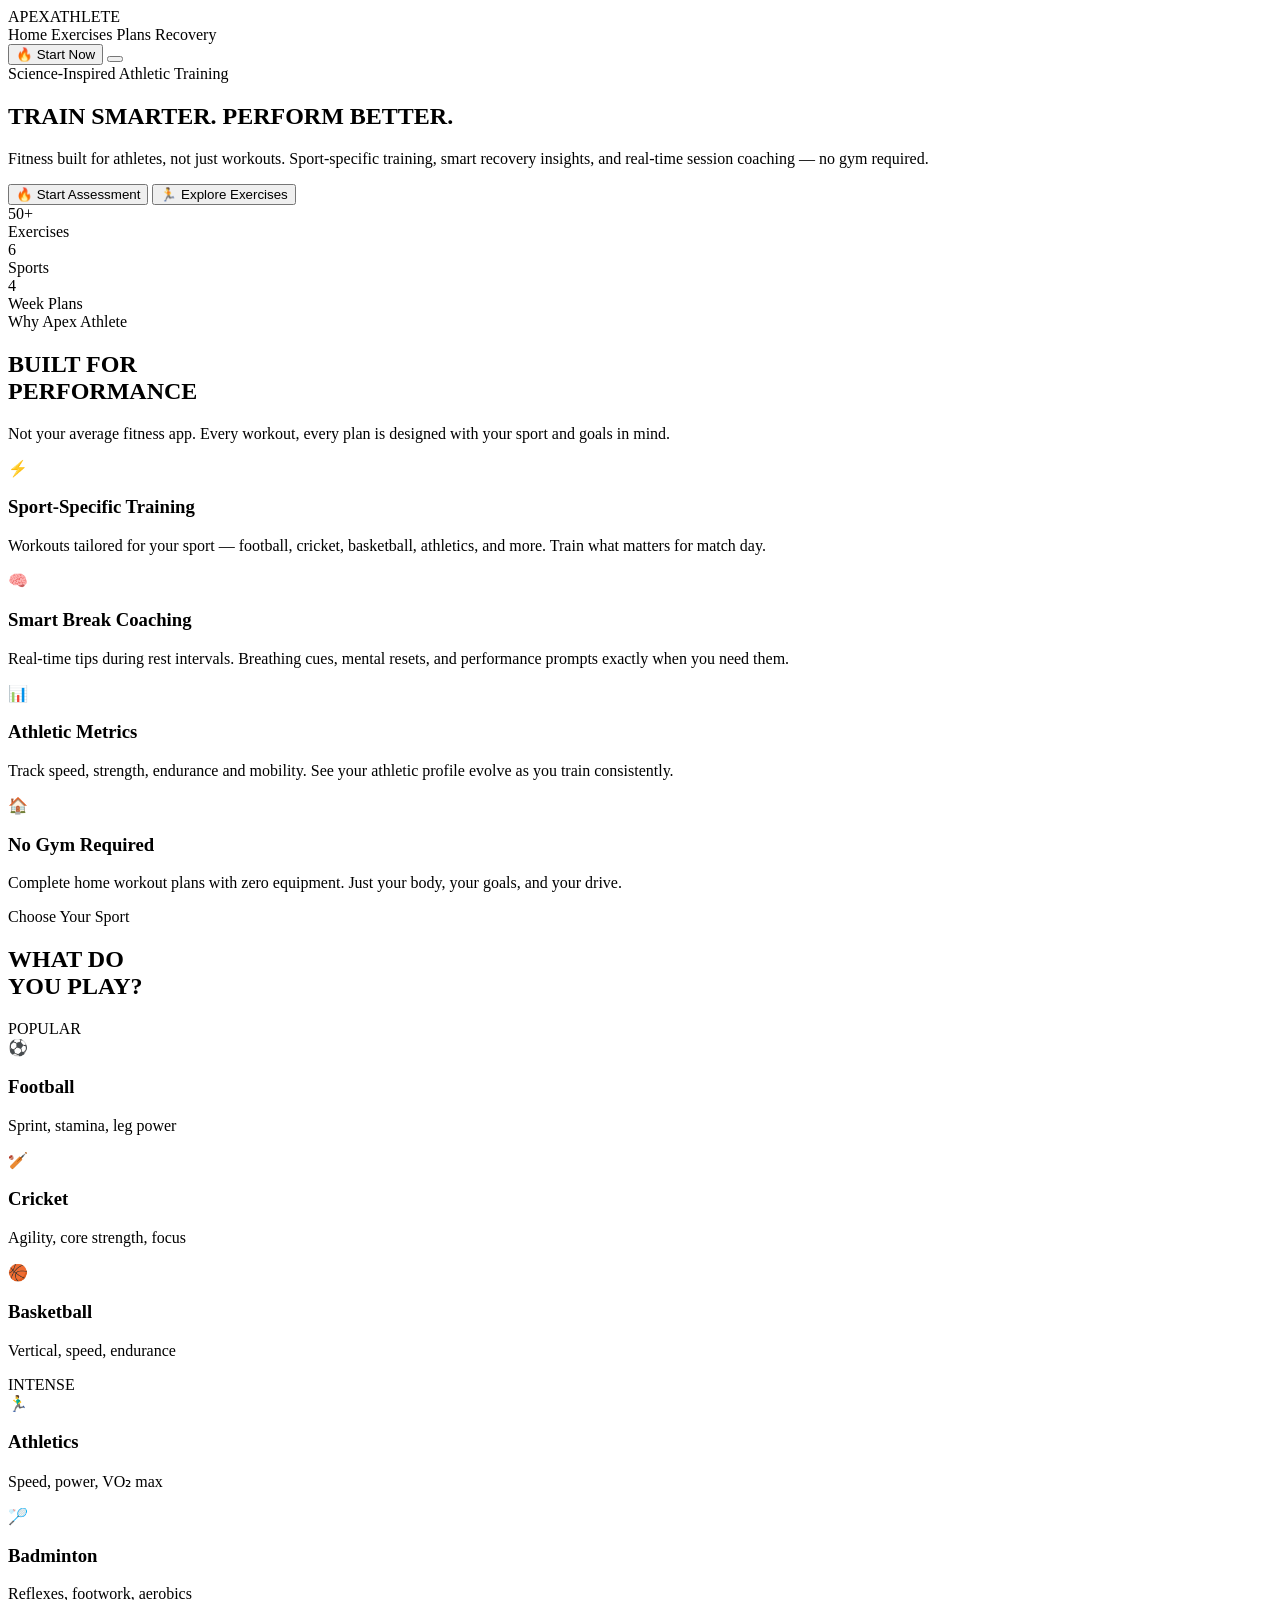
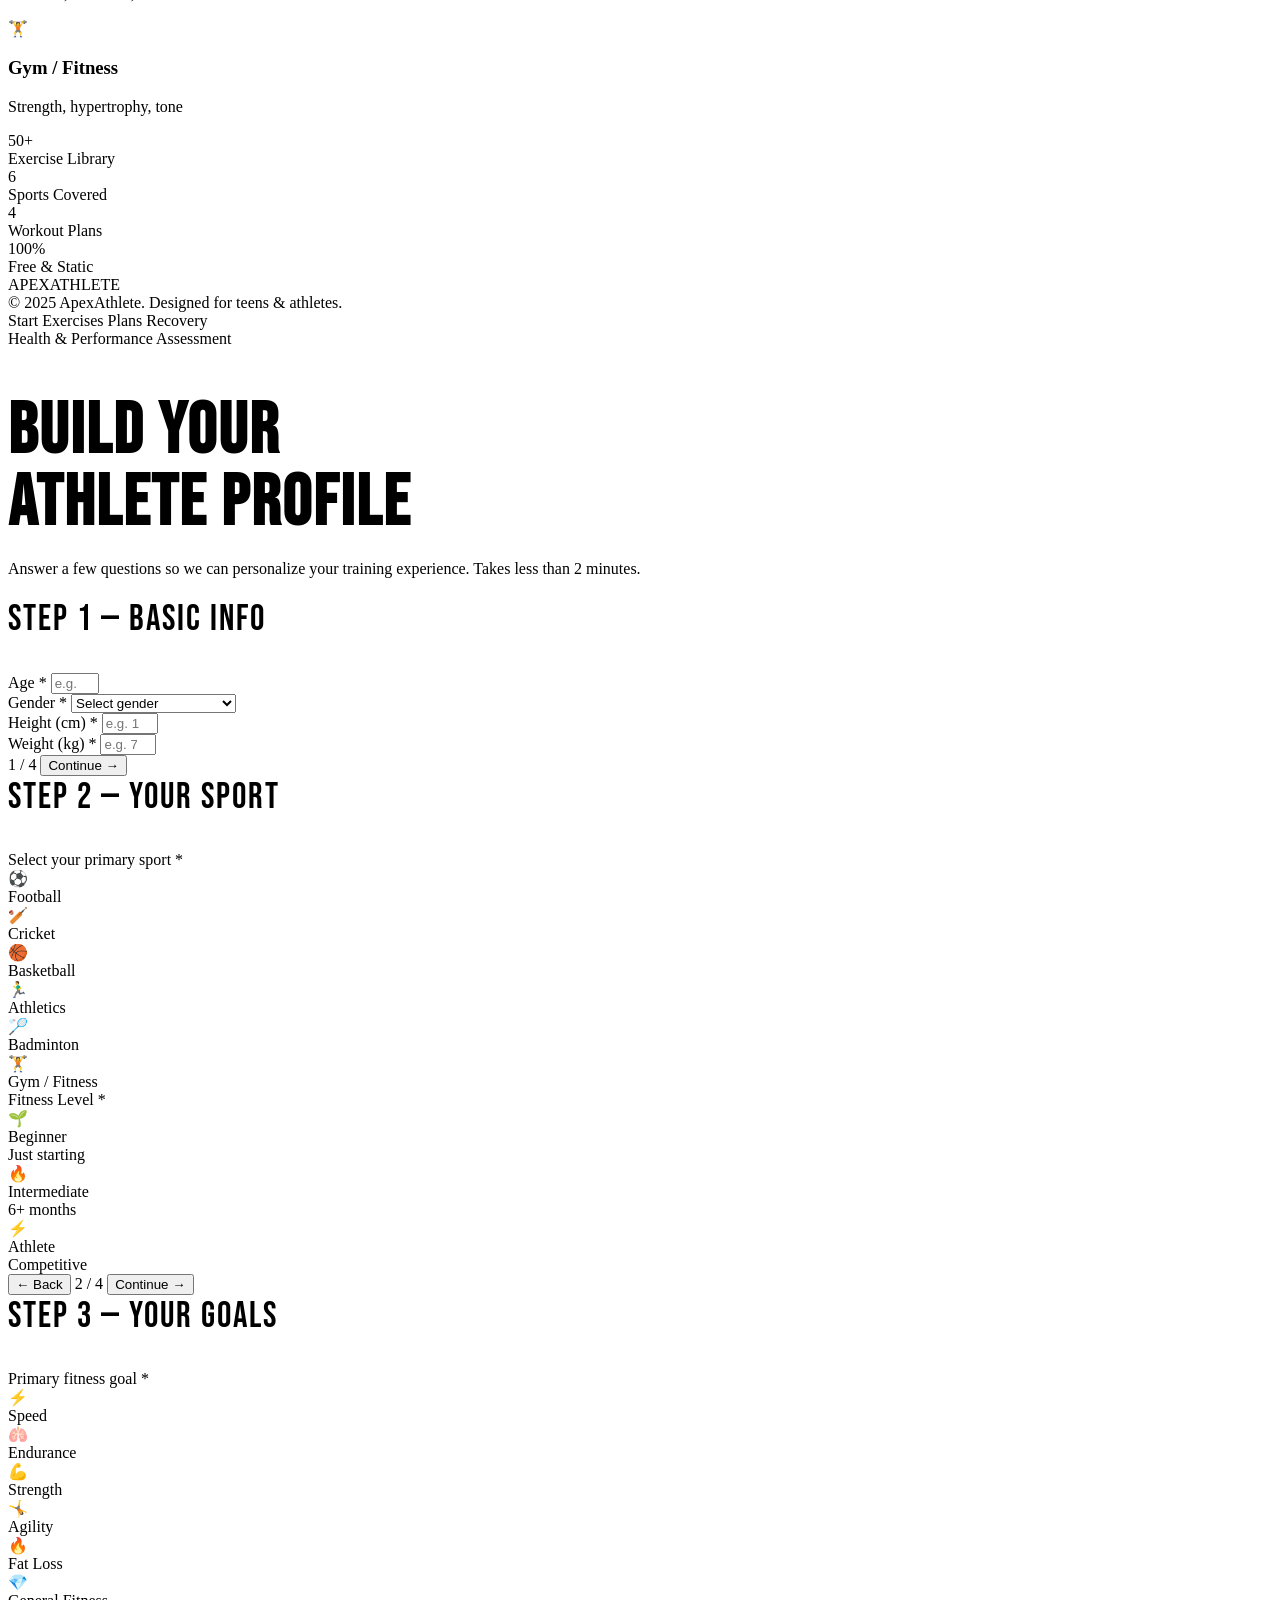
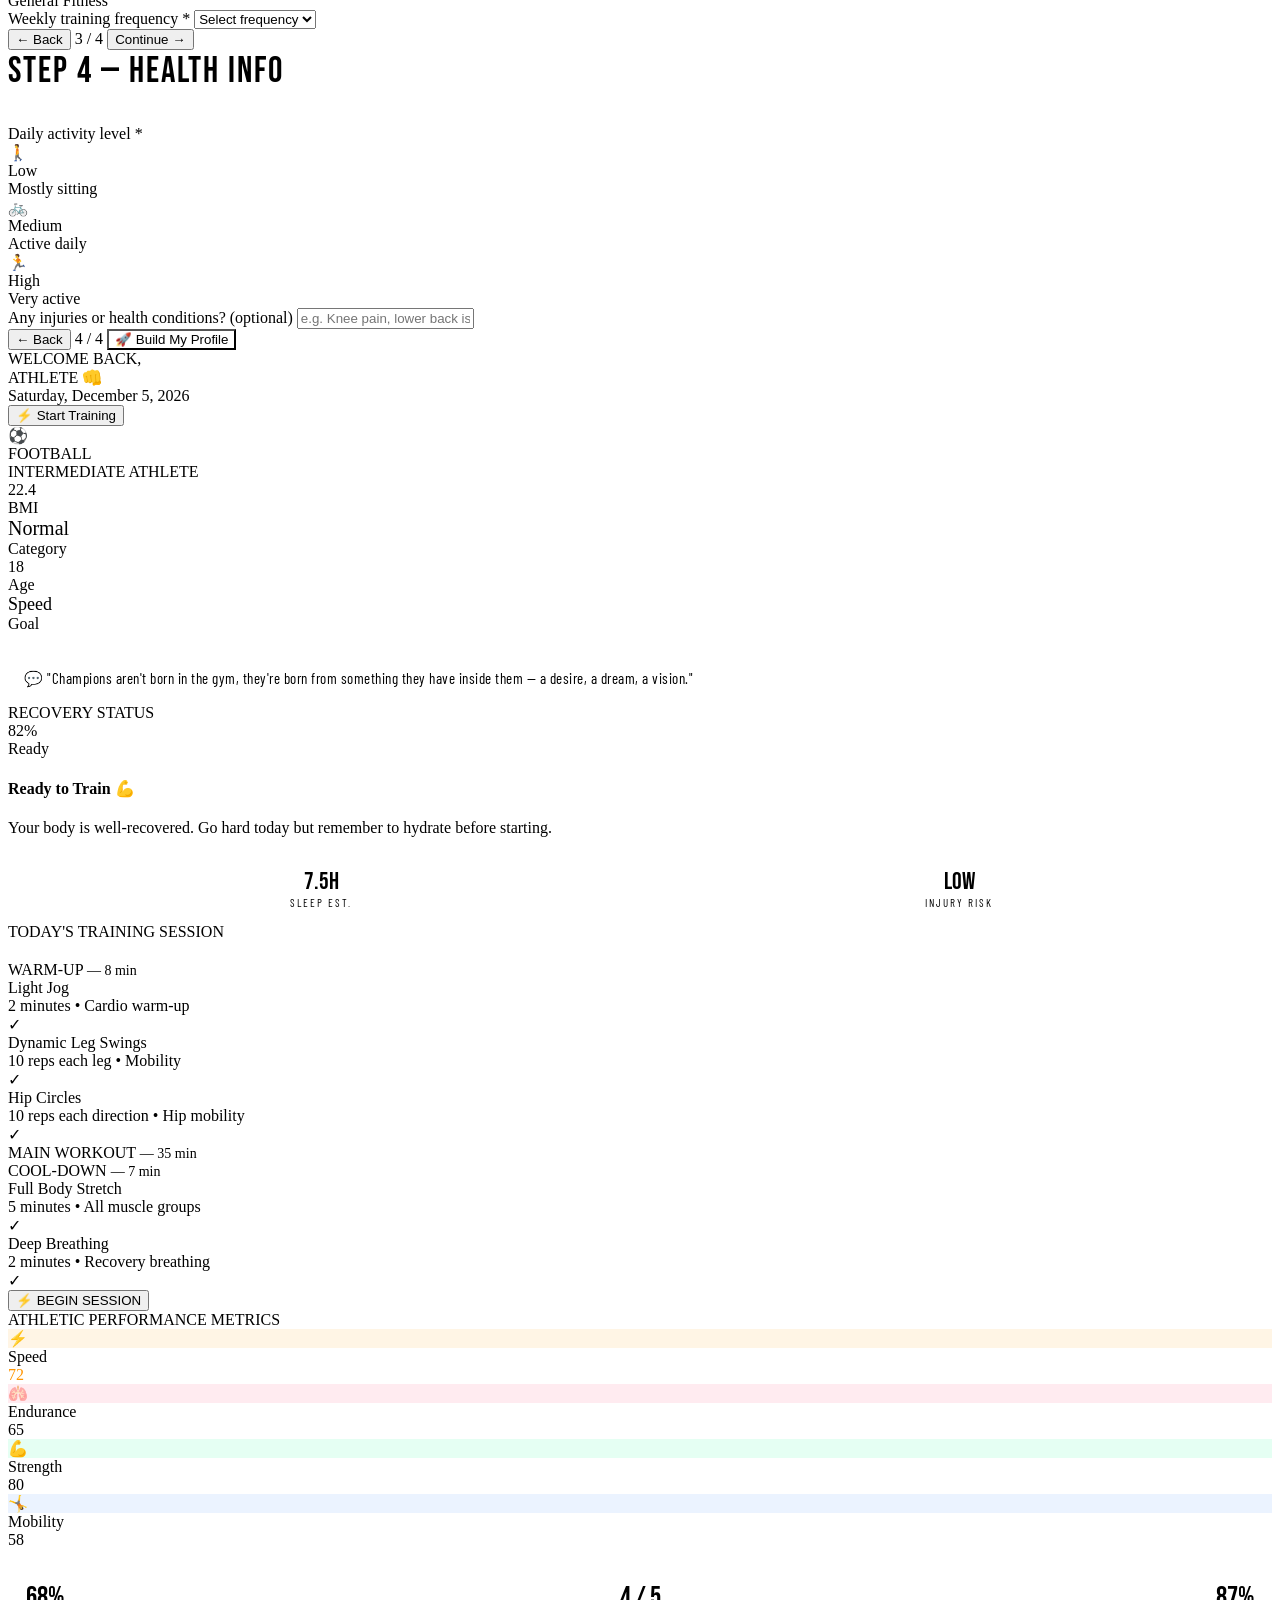
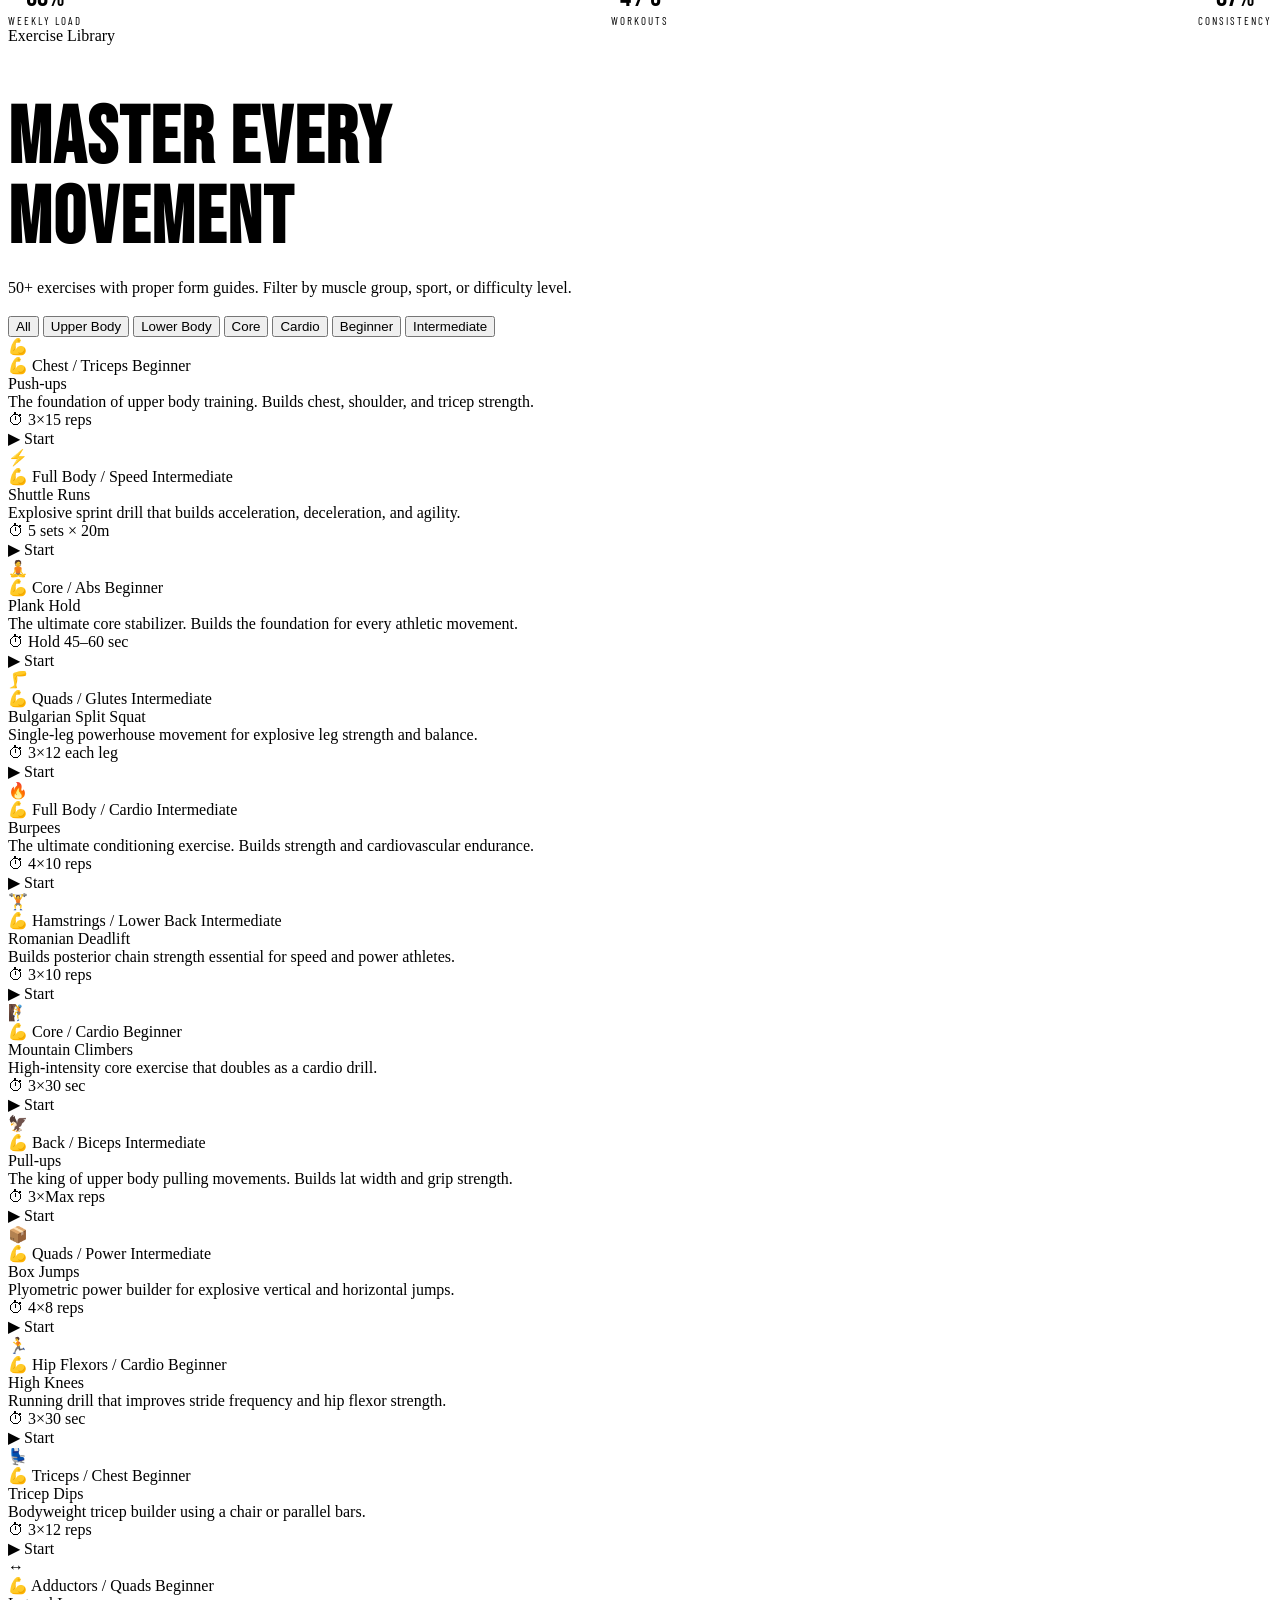
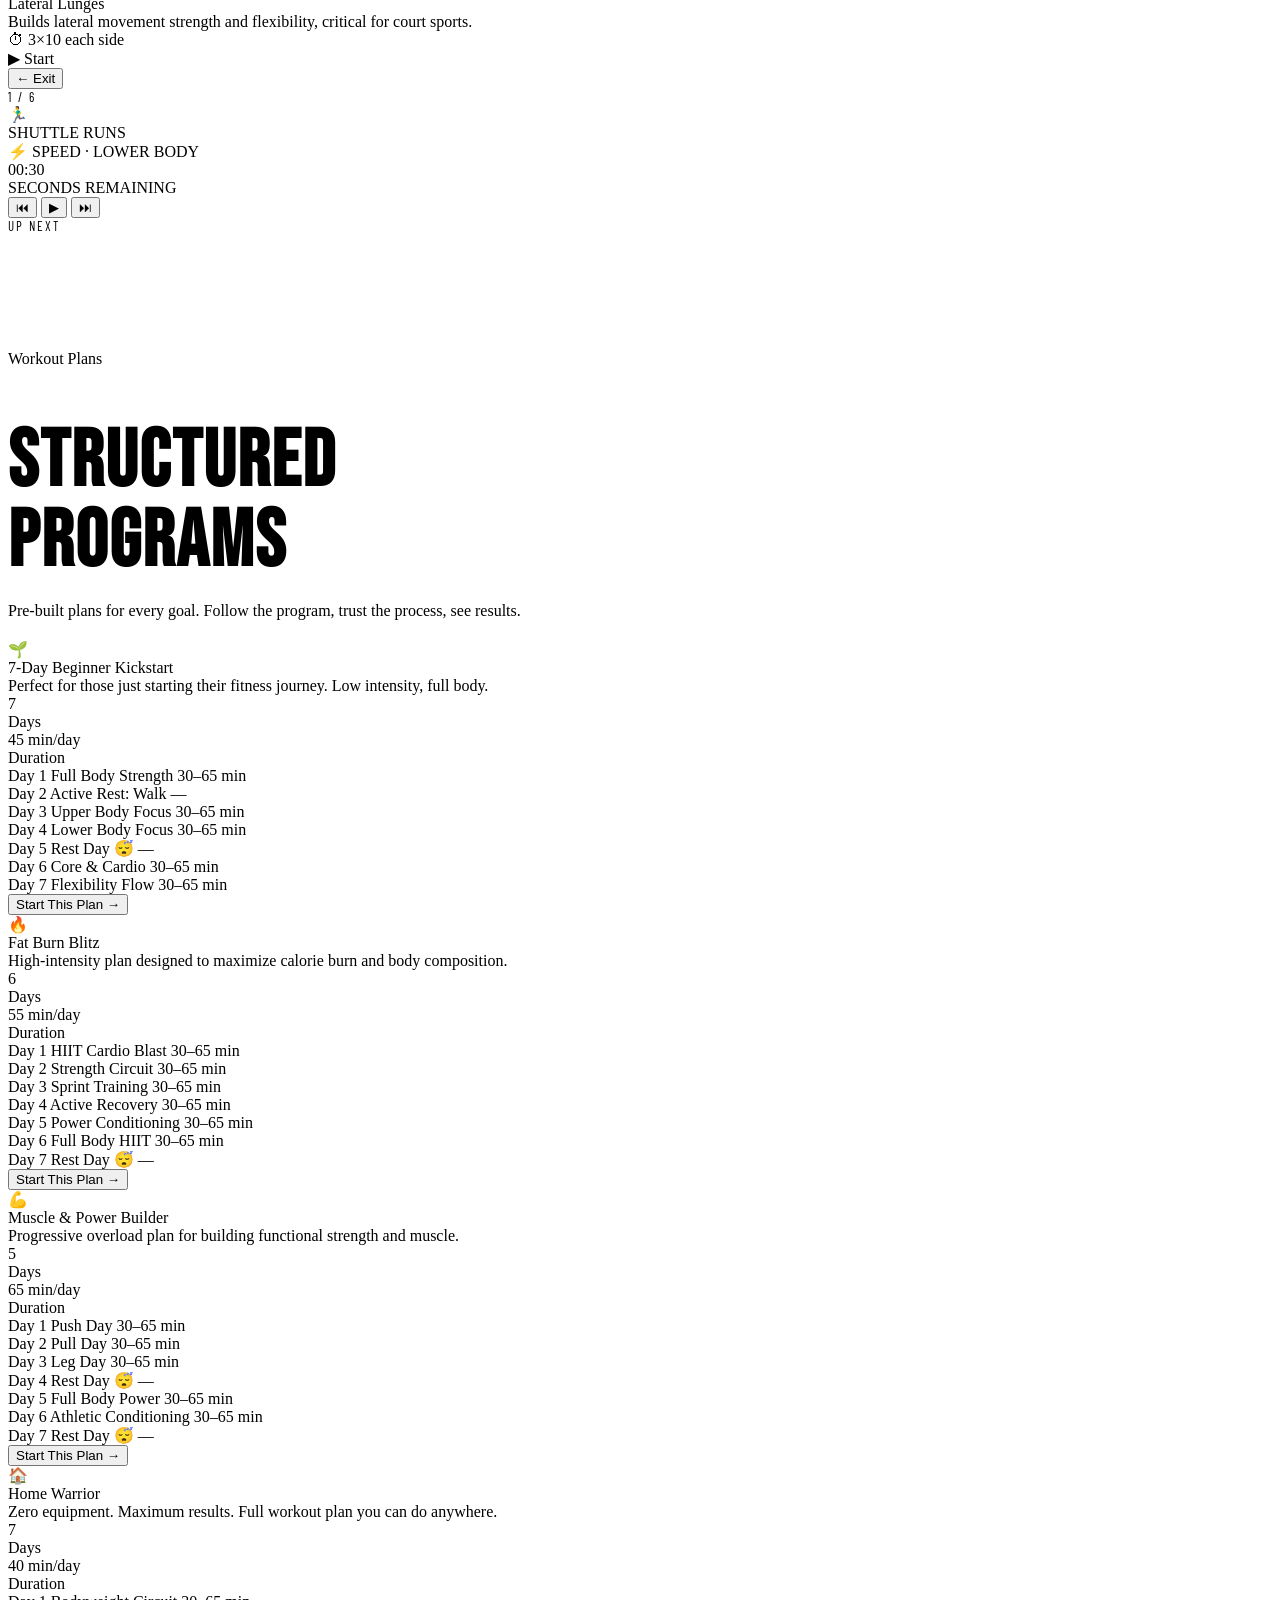
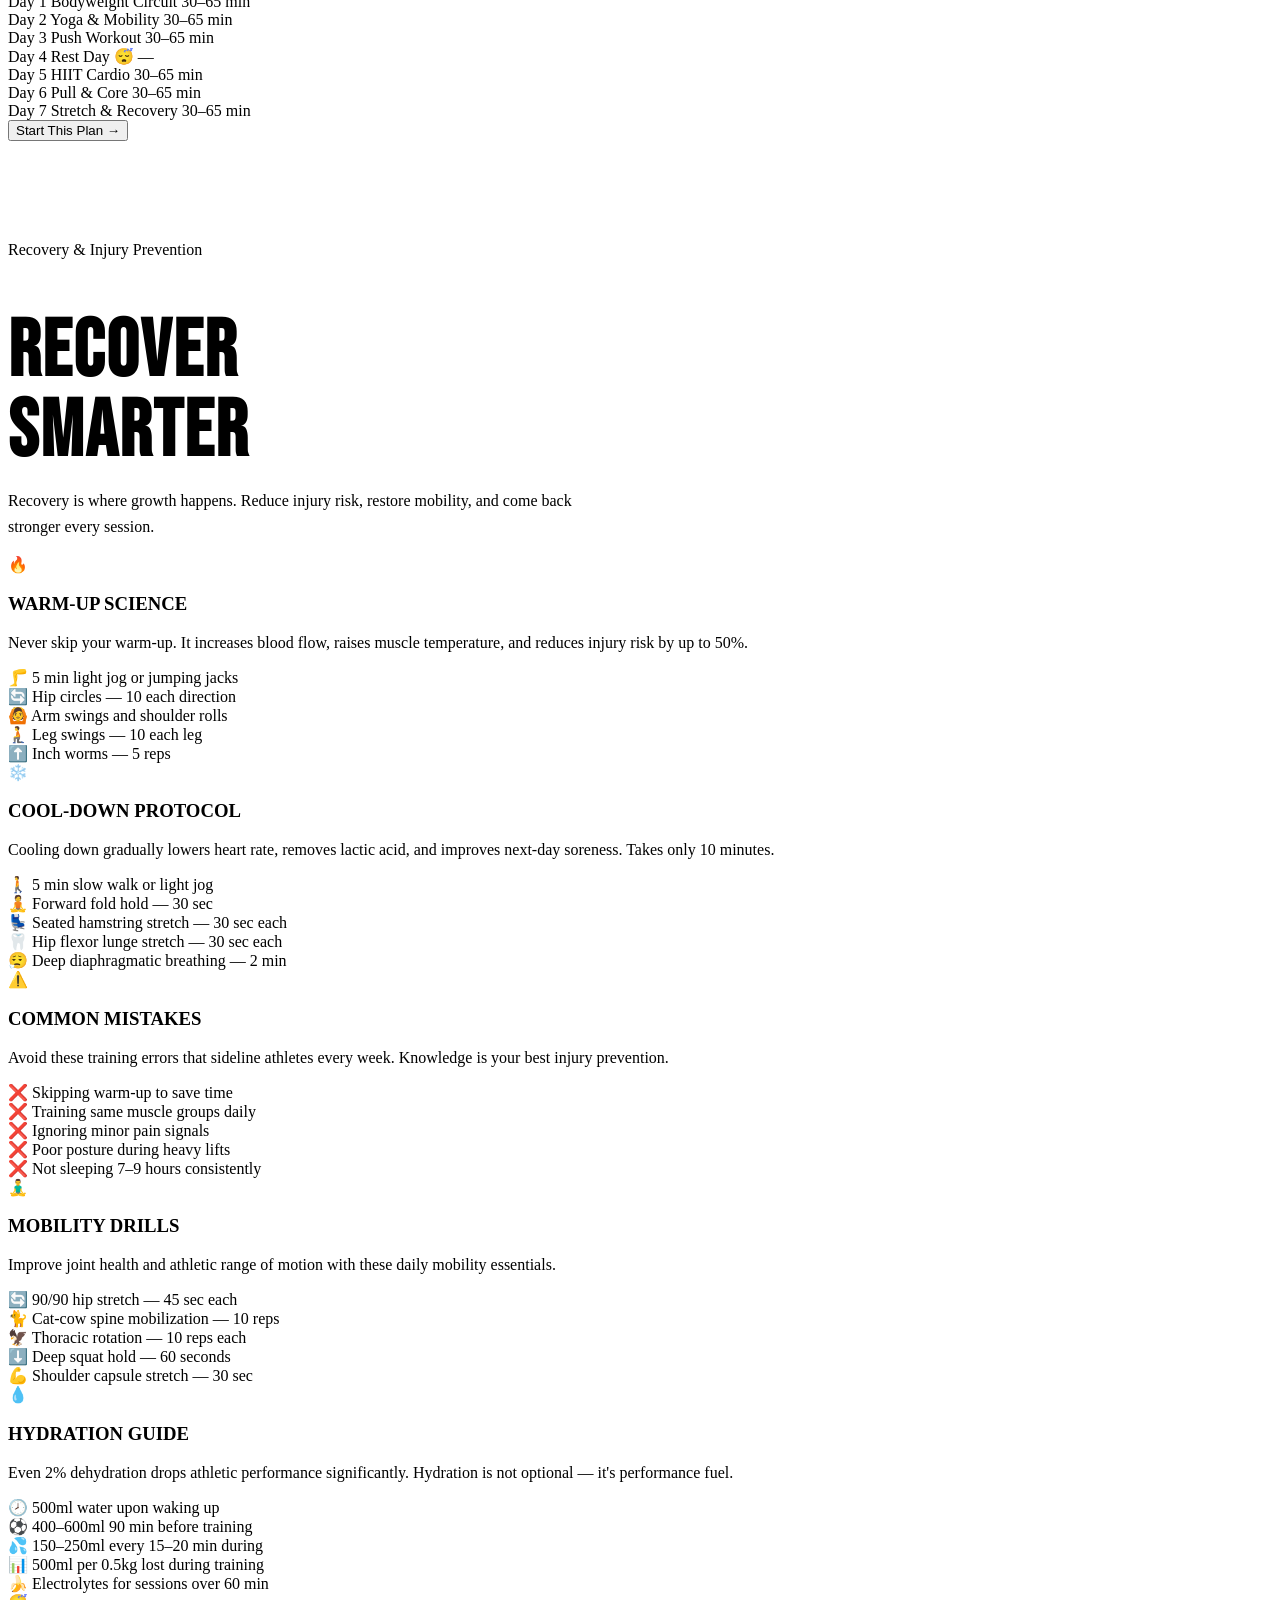
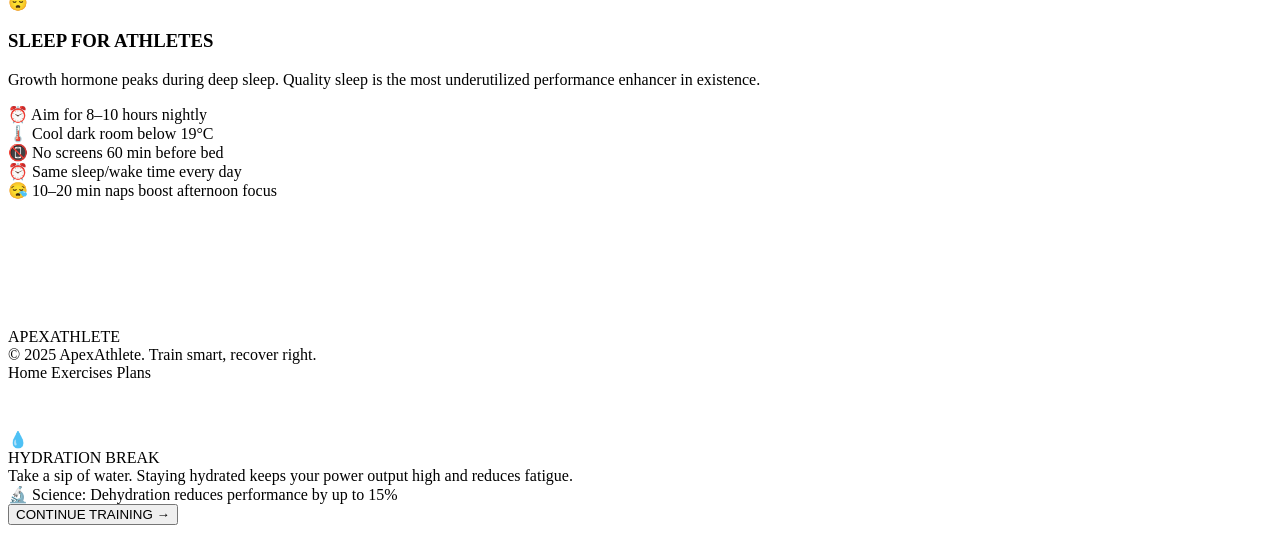
==== commit 0aba287c: "Remove CSS styles from index.html Removed extensive CSS styles from the index.html file." ====
--- a/index.html
+++ b/index.html
@@ -7,1004 +7,6 @@
 <title>APEX ATHLETE — Train Smarter. Perform Better.</title>
 <link href="https://fonts.googleapis.com/css2?family=Bebas+Neue&family=Barlow+Condensed:wght@300;400;600;700;900&family=Barlow:wght@300;400;500&display=swap" rel="stylesheet">
 <style>
-  :root {
-    --bg: #080a0f;
-    --bg2: #0d1018;
-    --bg3: #12151e;
-    --card: #161a26;
-    --card2: #1c2130;
-    --border: rgba(255,255,255,0.06);
-    --border2: rgba(255,255,255,0.12);
-    --text: #e8eaf0;
-    --text2: #8b90a0;
-    --text3: #555c6e;
-    --accent: #00ff87;
-    --accent2: #ff6b1a;
-    --accent3: #3d8bff;
-    --accent4: #ff3d6b;
-    --glow: 0 0 30px rgba(0,255,135,0.2);
-    --glow2: 0 0 30px rgba(255,107,26,0.2);
-  }
-  *{margin:0;padding:0;box-sizing:border-box;}
-  html{scroll-behavior:smooth;}
-  body{
-    background:var(--bg);
-    color:var(--text);
-    font-family:'Barlow',sans-serif;
-    font-weight:400;
-    overflow-x:hidden;
-    min-height:100vh;
-  }
-
-  /* NOISE TEXTURE OVERLAY */
-  body::before{
-    content:'';
-    position:fixed;
-    inset:0;
-    background-image:url("data:image/svg+xml,%3Csvg viewBox='0 0 256 256' xmlns='http://www.w3.org/2000/svg'%3E%3Cfilter id='noise'%3E%3CfeTurbulence type='fractalNoise' baseFrequency='0.9' numOctaves='4' stitchTiles='stitch'/%3E%3C/filter%3E%3Crect width='100%25' height='100%25' filter='url(%23noise)' opacity='0.03'/%3E%3C/svg%3E");
-    pointer-events:none;
-    z-index:1000;
-    opacity:.4;
-  }
-
-  /* NAV */
-  nav{
-    position:fixed;top:0;left:0;right:0;z-index:900;
-    padding:16px 40px;
-    display:flex;align-items:center;justify-content:space-between;
-    background:rgba(8,10,15,0.85);
-    backdrop-filter:blur(20px);
-    border-bottom:1px solid var(--border);
-  }
-  .nav-logo{
-    font-family:'Bebas Neue',sans-serif;
-    font-size:28px;
-    letter-spacing:3px;
-    color:var(--accent);
-    text-shadow:var(--glow);
-    cursor:pointer;
-  }
-  .nav-logo span{color:var(--text);}
-  .nav-links{display:flex;gap:32px;align-items:center;}
-  .nav-links a{
-    font-family:'Barlow Condensed',sans-serif;
-    font-weight:600;
-    font-size:14px;
-    letter-spacing:2px;
-    text-transform:uppercase;
-    color:var(--text2);
-    text-decoration:none;
-    transition:.2s;
-    cursor:pointer;
-  }
-  .nav-links a:hover{color:var(--accent);}
-  .nav-cta{
-    background:var(--accent);
-    color:#000;
-    padding:10px 24px;
-    border-radius:4px;
-    font-family:'Barlow Condensed',sans-serif;
-    font-weight:700;
-    font-size:13px;
-    letter-spacing:2px;
-    text-transform:uppercase;
-    border:none;cursor:pointer;
-    transition:.2s;
-  }
-  .nav-cta:hover{background:#00e077;transform:translateY(-1px);}
-  .hamburger{display:none;flex-direction:column;gap:5px;cursor:pointer;background:none;border:none;}
-  .hamburger span{width:24px;height:2px;background:var(--text);transition:.3s;}
-
-  /* PAGES */
-  .page{display:none;min-height:100vh;}
-  .page.active{display:block;}
-
-  /* ===== LANDING PAGE ===== */
-  #page-home{padding-top:80px;}
-
-  /* HERO */
-  .hero{
-    min-height:100vh;
-    display:flex;align-items:center;
-    position:relative;
-    padding:0 40px;
-    overflow:hidden;
-  }
-  .hero-bg{
-    position:absolute;inset:0;
-    background:
-      radial-gradient(ellipse 80% 60% at 70% 50%, rgba(0,255,135,0.05) 0%, transparent 60%),
-      radial-gradient(ellipse 50% 40% at 20% 80%, rgba(61,139,255,0.06) 0%, transparent 50%);
-  }
-  .hero-grid{
-    position:absolute;inset:0;
-    background-image:
-      linear-gradient(rgba(255,255,255,0.02) 1px, transparent 1px),
-      linear-gradient(90deg, rgba(255,255,255,0.02) 1px, transparent 1px);
-    background-size:60px 60px;
-    mask-image:radial-gradient(ellipse at center, black 30%, transparent 80%);
-  }
-  .hero-content{
-    position:relative;z-index:10;
-    max-width:700px;
-  }
-  .hero-tag{
-    display:inline-flex;align-items:center;gap:8px;
-    background:rgba(0,255,135,0.08);
-    border:1px solid rgba(0,255,135,0.2);
-    border-radius:100px;
-    padding:6px 16px;
-    font-family:'Barlow Condensed',sans-serif;
-    font-size:12px;letter-spacing:3px;
-    text-transform:uppercase;color:var(--accent);
-    margin-bottom:32px;
-    animation:fadeUp 0.6s ease both;
-  }
-  .hero-tag::before{
-    content:'';width:6px;height:6px;
-    background:var(--accent);border-radius:50%;
-    animation:pulse 2s infinite;
-  }
-  @keyframes pulse{0%,100%{opacity:1;transform:scale(1);}50%{opacity:.5;transform:scale(1.3);}}
-  .hero h1{
-    font-family:'Bebas Neue',sans-serif;
-    font-size:clamp(72px, 10vw, 130px);
-    line-height:.9;
-    letter-spacing:2px;
-    margin-bottom:24px;
-    animation:fadeUp 0.7s ease 0.1s both;
-  }
-  .hero h1 .line-green{
-    color:var(--accent);
-    text-shadow:0 0 60px rgba(0,255,135,0.4);
-    display:block;
-  }
-  .hero p{
-    font-size:18px;
-    color:var(--text2);
-    line-height:1.6;
-    max-width:500px;
-    margin-bottom:48px;
-    animation:fadeUp 0.7s ease 0.2s both;
-  }
-  .hero-btns{
-    display:flex;gap:16px;flex-wrap:wrap;
-    animation:fadeUp 0.7s ease 0.3s both;
-  }
-  .btn-primary{
-    background:var(--accent);
-    color:#000;
-    padding:16px 40px;
-    border-radius:4px;
-    font-family:'Barlow Condensed',sans-serif;
-    font-weight:700;font-size:16px;
-    letter-spacing:2px;text-transform:uppercase;
-    border:none;cursor:pointer;transition:.25s;
-    display:flex;align-items:center;gap:8px;
-  }
-  .btn-primary:hover{background:#00e077;transform:translateY(-2px);box-shadow:var(--glow);}
-  .btn-secondary{
-    background:transparent;
-    color:var(--text);
-    padding:16px 40px;
-    border-radius:4px;
-    font-family:'Barlow Condensed',sans-serif;
-    font-weight:700;font-size:16px;
-    letter-spacing:2px;text-transform:uppercase;
-    border:1px solid var(--border2);cursor:pointer;transition:.25s;
-  }
-  .btn-secondary:hover{border-color:var(--accent);color:var(--accent);transform:translateY(-2px);}
-
-  .hero-stats{
-    position:absolute;right:80px;top:50%;transform:translateY(-50%);
-    display:flex;flex-direction:column;gap:24px;
-    animation:fadeUp 0.7s ease 0.4s both;
-  }
-  .hero-stat-card{
-    background:var(--card);
-    border:1px solid var(--border);
-    border-radius:12px;
-    padding:20px 24px;
-    min-width:160px;
-    position:relative;overflow:hidden;
-  }
-  .hero-stat-card::before{
-    content:'';position:absolute;top:0;left:0;right:0;height:2px;
-    background:linear-gradient(90deg,transparent,var(--accent),transparent);
-  }
-  .hero-stat-num{
-    font-family:'Bebas Neue',sans-serif;
-    font-size:42px;color:var(--accent);
-    line-height:1;
-  }
-  .hero-stat-label{
-    font-family:'Barlow Condensed',sans-serif;
-    font-size:12px;letter-spacing:2px;
-    text-transform:uppercase;color:var(--text3);
-    margin-top:4px;
-  }
-
-  @keyframes fadeUp{from{opacity:0;transform:translateY(30px);}to{opacity:1;transform:translateY(0);}}
-
-  /* WHY SECTION */
-  .section{padding:100px 40px;}
-  .section-tag{
-    font-family:'Barlow Condensed',sans-serif;
-    font-size:12px;letter-spacing:4px;text-transform:uppercase;
-    color:var(--accent);margin-bottom:16px;display:block;
-  }
-  .section-title{
-    font-family:'Bebas Neue',sans-serif;
-    font-size:clamp(48px,6vw,80px);
-    line-height:1;letter-spacing:1px;
-    margin-bottom:16px;
-  }
-  .section-sub{
-    font-size:16px;color:var(--text2);
-    max-width:600px;line-height:1.7;margin-bottom:64px;
-  }
-  .why-grid{
-    display:grid;
-    grid-template-columns:repeat(auto-fit,minmax(260px,1fr));
-    gap:24px;
-  }
-  .why-card{
-    background:var(--card);
-    border:1px solid var(--border);
-    border-radius:16px;
-    padding:32px;
-    transition:.3s;
-    position:relative;overflow:hidden;
-  }
-  .why-card:hover{border-color:var(--border2);transform:translateY(-4px);}
-  .why-icon{
-    width:48px;height:48px;
-    background:rgba(0,255,135,0.08);
-    border-radius:12px;
-    display:flex;align-items:center;justify-content:center;
-    font-size:24px;margin-bottom:20px;
-  }
-  .why-card h3{
-    font-family:'Barlow Condensed',sans-serif;
-    font-size:20px;font-weight:700;letter-spacing:1px;
-    margin-bottom:12px;
-  }
-  .why-card p{font-size:14px;color:var(--text2);line-height:1.6;}
-
-  /* SPORTS GRID */
-  .sports-grid{
-    display:grid;
-    grid-template-columns:repeat(auto-fill,minmax(200px,1fr));
-    gap:20px;
-    margin-top:48px;
-  }
-  .sport-card{
-    background:var(--card);
-    border:1px solid var(--border);
-    border-radius:16px;
-    padding:32px 20px;
-    text-align:center;
-    cursor:pointer;transition:.3s;
-    position:relative;overflow:hidden;
-  }
-  .sport-card:hover{
-    border-color:var(--accent);
-    transform:translateY(-6px);
-    box-shadow:0 20px 40px rgba(0,0,0,0.4),var(--glow);
-  }
-  .sport-card .sport-emoji{font-size:48px;display:block;margin-bottom:16px;}
-  .sport-card h3{
-    font-family:'Barlow Condensed',sans-serif;
-    font-size:18px;font-weight:700;letter-spacing:1px;
-    text-transform:uppercase;margin-bottom:8px;
-  }
-  .sport-card p{font-size:12px;color:var(--text3);}
-  .sport-card .sport-badge{
-    position:absolute;top:12px;right:12px;
-    background:var(--accent);color:#000;
-    font-size:10px;font-weight:700;letter-spacing:1px;
-    padding:3px 8px;border-radius:100px;
-    text-transform:uppercase;
-  }
-
-  /* CREDIBILITY SECTION */
-  .cred-section{
-    padding:80px 40px;
-    background:var(--bg2);
-    border-top:1px solid var(--border);
-    border-bottom:1px solid var(--border);
-    display:flex;justify-content:center;
-    gap:80px;flex-wrap:wrap;
-  }
-  .cred-item{text-align:center;}
-  .cred-num{
-    font-family:'Bebas Neue',sans-serif;
-    font-size:56px;color:var(--accent);
-    line-height:1;
-  }
-  .cred-label{
-    font-family:'Barlow Condensed',sans-serif;
-    font-size:13px;letter-spacing:2px;
-    text-transform:uppercase;color:var(--text3);
-    margin-top:8px;
-  }
-
-  /* ===== ASSESSMENT PAGE ===== */
-  #page-assessment{
-    padding:120px 40px 80px;
-    max-width:800px;margin:0 auto;
-  }
-  .assessment-header{margin-bottom:64px;}
-  .assessment-header h1{
-    font-family:'Bebas Neue',sans-serif;
-    font-size:clamp(48px,6vw,80px);
-    line-height:1;letter-spacing:2px;
-    margin-bottom:16px;
-  }
-  .assessment-header p{font-size:16px;color:var(--text2);line-height:1.6;}
-
-  .progress-steps{
-    display:flex;gap:8px;margin-bottom:48px;
-  }
-  .progress-step{
-    flex:1;height:3px;background:var(--card2);border-radius:2px;transition:.4s;
-  }
-  .progress-step.done{background:var(--accent);}
-  .progress-step.active{background:rgba(0,255,135,0.4);}
-
-  .form-step{display:none;}
-  .form-step.active{display:block;animation:fadeUp .4s ease;}
-
-  .form-group{margin-bottom:32px;}
-  .form-label{
-    font-family:'Barlow Condensed',sans-serif;
-    font-size:13px;font-weight:600;letter-spacing:3px;
-    text-transform:uppercase;color:var(--text2);
-    display:block;margin-bottom:12px;
-  }
-  .form-label span{color:var(--accent);}
-  .form-input{
-    width:100%;
-    background:var(--card);
-    border:1px solid var(--border);
-    border-radius:8px;
-    padding:16px 20px;
-    color:var(--text);
-    font-family:'Barlow',sans-serif;
-    font-size:16px;
-    outline:none;transition:.2s;
-  }
-  .form-input:focus{border-color:var(--accent);box-shadow:0 0 0 3px rgba(0,255,135,0.1);}
-  .form-row{display:grid;grid-template-columns:1fr 1fr;gap:20px;}
-  .option-grid{display:grid;grid-template-columns:repeat(auto-fill,minmax(160px,1fr));gap:12px;}
-  .option-card{
-    background:var(--card);
-    border:1px solid var(--border);
-    border-radius:10px;
-    padding:16px 20px;
-    cursor:pointer;transition:.2s;
-    display:flex;align-items:center;gap:12px;
-  }
-  .option-card:hover{border-color:var(--border2);}
-  .option-card.selected{
-    border-color:var(--accent);
-    background:rgba(0,255,135,0.08);
-  }
-  .option-card .opt-icon{font-size:24px;}
-  .option-card .opt-label{
-    font-family:'Barlow Condensed',sans-serif;
-    font-size:15px;font-weight:600;
-  }
-  .option-card .opt-sub{font-size:11px;color:var(--text3);}
-
-  .form-nav{
-    display:flex;justify-content:space-between;
-    align-items:center;margin-top:48px;
-  }
-  .btn-back{
-    background:transparent;
-    color:var(--text2);
-    border:1px solid var(--border);
-    padding:14px 32px;border-radius:6px;
-    font-family:'Barlow Condensed',sans-serif;
-    font-weight:600;font-size:14px;letter-spacing:2px;
-    text-transform:uppercase;cursor:pointer;transition:.2s;
-  }
-  .btn-back:hover{color:var(--text);border-color:var(--border2);}
-  .btn-next{
-    background:var(--accent);color:#000;
-    border:none;
-    padding:14px 40px;border-radius:6px;
-    font-family:'Barlow Condensed',sans-serif;
-    font-weight:700;font-size:14px;letter-spacing:2px;
-    text-transform:uppercase;cursor:pointer;transition:.2s;
-  }
-  .btn-next:hover{background:#00e077;transform:translateY(-1px);}
-  .step-num{
-    font-family:'Barlow Condensed',sans-serif;
-    font-size:13px;letter-spacing:2px;color:var(--text3);
-  }
-
-  /* ===== DASHBOARD ===== */
-  #page-dashboard{
-    padding:100px 40px 80px;
-    max-width:1400px;margin:0 auto;
-  }
-  .dash-header{
-    display:flex;justify-content:space-between;align-items:flex-start;
-    margin-bottom:48px;flex-wrap:wrap;gap:24px;
-  }
-  .dash-greeting{
-    font-family:'Bebas Neue',sans-serif;
-    font-size:clamp(36px,5vw,56px);
-    line-height:1;letter-spacing:1px;
-  }
-  .dash-greeting span{color:var(--accent);}
-  .dash-date{
-    font-family:'Barlow Condensed',sans-serif;
-    font-size:14px;letter-spacing:2px;
-    color:var(--text3);text-transform:uppercase;
-    margin-top:8px;
-  }
-
-  .dash-grid{
-    display:grid;
-    grid-template-columns:320px 1fr;
-    gap:24px;
-    align-items:start;
-  }
-  .dash-left{display:flex;flex-direction:column;gap:24px;}
-  .dash-right{display:flex;flex-direction:column;gap:24px;}
-
-  .profile-card{
-    background:var(--card);
-    border:1px solid var(--border);
-    border-radius:20px;
-    padding:28px;
-    position:relative;overflow:hidden;
-  }
-  .profile-card::before{
-    content:'';position:absolute;top:0;left:0;right:0;height:3px;
-    background:linear-gradient(90deg,var(--accent),var(--accent3));
-  }
-  .profile-sport{
-    display:flex;align-items:center;gap:12px;margin-bottom:20px;
-  }
-  .profile-sport-icon{
-    width:56px;height:56px;
-    background:rgba(0,255,135,0.1);
-    border-radius:14px;
-    display:flex;align-items:center;justify-content:center;
-    font-size:28px;
-  }
-  .profile-sport-name{
-    font-family:'Bebas Neue',sans-serif;
-    font-size:28px;letter-spacing:1px;
-  }
-  .profile-sport-level{
-    font-size:12px;color:var(--accent);
-    font-family:'Barlow Condensed',sans-serif;
-    letter-spacing:2px;text-transform:uppercase;
-  }
-  .profile-bmi{
-    display:grid;grid-template-columns:1fr 1fr;gap:16px;
-    margin-top:20px;
-  }
-  .bmi-item{
-    background:var(--bg3);
-    border-radius:12px;padding:16px;
-    text-align:center;
-  }
-  .bmi-val{
-    font-family:'Bebas Neue',sans-serif;
-    font-size:32px;line-height:1;
-  }
-  .bmi-label{
-    font-size:11px;letter-spacing:2px;
-    text-transform:uppercase;color:var(--text3);
-    margin-top:4px;
-    font-family:'Barlow Condensed',sans-serif;
-  }
-
-  .metrics-card{
-    background:var(--card);
-    border:1px solid var(--border);
-    border-radius:20px;
-    padding:28px;
-  }
-  .metrics-title{
-    font-family:'Barlow Condensed',sans-serif;
-    font-size:13px;letter-spacing:3px;
-    text-transform:uppercase;color:var(--text3);
-    margin-bottom:24px;
-  }
-  .metric-row{
-    display:flex;align-items:center;
-    justify-content:space-between;
-    margin-bottom:20px;
-  }
-  .metric-info{display:flex;align-items:center;gap:12px;}
-  .metric-icon{
-    width:36px;height:36px;
-    border-radius:8px;
-    display:flex;align-items:center;justify-content:center;
-    font-size:16px;
-  }
-  .metric-name{
-    font-family:'Barlow Condensed',sans-serif;
-    font-size:15px;font-weight:600;
-  }
-  .metric-bar-wrap{flex:1;margin:0 16px;height:6px;background:var(--bg3);border-radius:3px;}
-  .metric-bar{height:100%;border-radius:3px;transition:width 1s ease;}
-  .metric-pct{
-    font-family:'Bebas Neue',sans-serif;
-    font-size:20px;min-width:40px;text-align:right;
-  }
-
-  .today-card{
-    background:var(--card);
-    border:1px solid var(--border);
-    border-radius:20px;
-    padding:28px;
-  }
-  .today-title{
-    font-family:'Barlow Condensed',sans-serif;
-    font-size:13px;letter-spacing:3px;
-    text-transform:uppercase;color:var(--text3);
-    margin-bottom:24px;
-  }
-  .workout-phase{margin-bottom:24px;}
-  .phase-header{
-    display:flex;align-items:center;gap:10px;
-    margin-bottom:14px;
-  }
-  .phase-dot{
-    width:10px;height:10px;border-radius:50%;
-  }
-  .phase-name{
-    font-family:'Barlow Condensed',sans-serif;
-    font-size:16px;font-weight:700;letter-spacing:1px;
-  }
-  .exercise-list{display:flex;flex-direction:column;gap:10px;}
-  .exercise-item{
-    background:var(--bg3);
-    border-radius:10px;
-    padding:14px 18px;
-    display:flex;align-items:center;
-    justify-content:space-between;
-    cursor:pointer;transition:.2s;
-    border:1px solid transparent;
-  }
-  .exercise-item:hover{border-color:var(--border2);}
-  .exercise-item.done{
-    border-color:rgba(0,255,135,0.3);
-    background:rgba(0,255,135,0.05);
-  }
-  .ex-name{
-    font-family:'Barlow Condensed',sans-serif;
-    font-size:16px;font-weight:600;
-  }
-  .ex-detail{font-size:12px;color:var(--text3);margin-top:2px;}
-  .ex-check{
-    width:28px;height:28px;border-radius:50%;
-    background:var(--bg2);
-    border:1px solid var(--border2);
-    display:flex;align-items:center;justify-content:center;
-    font-size:12px;transition:.2s;
-    cursor:pointer;
-  }
-  .exercise-item.done .ex-check{
-    background:var(--accent);
-    border-color:var(--accent);
-    color:#000;
-  }
-
-  .start-workout-btn{
-    width:100%;
-    background:linear-gradient(135deg,var(--accent),#00c46a);
-    color:#000;border:none;
-    padding:18px;border-radius:12px;
-    font-family:'Bebas Neue',sans-serif;
-    font-size:22px;letter-spacing:3px;
-    cursor:pointer;transition:.2s;
-    margin-top:24px;
-  }
-  .start-workout-btn:hover{transform:translateY(-2px);box-shadow:var(--glow);}
-
-  .recovery-card{
-    background:var(--card);
-    border:1px solid var(--border);
-    border-radius:20px;
-    padding:28px;
-  }
-  .rec-status{
-    display:flex;align-items:center;gap:16px;margin-bottom:20px;
-  }
-  .rec-circle{
-    width:80px;height:80px;
-    border-radius:50%;
-    border:4px solid var(--accent);
-    display:flex;flex-direction:column;
-    align-items:center;justify-content:center;
-    box-shadow:0 0 20px rgba(0,255,135,0.2);
-  }
-  .rec-pct{
-    font-family:'Bebas Neue',sans-serif;
-    font-size:28px;color:var(--accent);line-height:1;
-  }
-  .rec-label{font-size:10px;color:var(--text3);letter-spacing:1px;}
-  .rec-desc{flex:1;}
-  .rec-desc h4{
-    font-family:'Barlow Condensed',sans-serif;
-    font-size:18px;font-weight:700;margin-bottom:6px;
-  }
-  .rec-desc p{font-size:13px;color:var(--text2);line-height:1.5;}
-
-  /* ===== EXERCISE LIBRARY ===== */
-  #page-exercises{padding:100px 40px 80px;}
-  .exercises-header{margin-bottom:48px;}
-  .filter-bar{
-    display:flex;gap:12px;flex-wrap:wrap;margin-bottom:40px;
-  }
-  .filter-btn{
-    background:var(--card);
-    border:1px solid var(--border);
-    border-radius:100px;
-    padding:10px 24px;
-    font-family:'Barlow Condensed',sans-serif;
-    font-size:14px;font-weight:600;letter-spacing:1px;
-    color:var(--text2);cursor:pointer;transition:.2s;
-  }
-  .filter-btn.active,
-  .filter-btn:hover{
-    border-color:var(--accent);
-    color:var(--accent);
-    background:rgba(0,255,135,0.08);
-  }
-  .exercises-grid{
-    display:grid;
-    grid-template-columns:repeat(auto-fill,minmax(300px,1fr));
-    gap:24px;
-  }
-  .ex-card{
-    background:var(--card);
-    border:1px solid var(--border);
-    border-radius:20px;
-    overflow:hidden;
-    transition:.3s;cursor:pointer;
-  }
-  .ex-card:hover{transform:translateY(-6px);border-color:var(--border2);box-shadow:0 20px 40px rgba(0,0,0,0.3);}
-  .ex-gif{
-    height:200px;
-    background:var(--bg3);
-    display:flex;align-items:center;justify-content:center;
-    position:relative;overflow:hidden;
-    font-size:80px;
-  }
-  .ex-gif-overlay{
-    position:absolute;inset:0;
-    background:linear-gradient(to top, var(--card) 0%, transparent 50%);
-  }
-  .ex-body{padding:20px;}
-  .ex-tags{display:flex;gap:8px;margin-bottom:12px;flex-wrap:wrap;}
-  .ex-tag{
-    font-family:'Barlow Condensed',sans-serif;
-    font-size:11px;font-weight:600;letter-spacing:2px;
-    text-transform:uppercase;
-    padding:4px 10px;border-radius:100px;
-  }
-  .tag-muscle{background:rgba(61,139,255,0.15);color:var(--accent3);}
-  .tag-sport{background:rgba(0,255,135,0.1);color:var(--accent);}
-  .tag-level{background:rgba(255,107,26,0.1);color:var(--accent2);}
-  .ex-card-name{
-    font-family:'Barlow Condensed',sans-serif;
-    font-size:22px;font-weight:700;
-    letter-spacing:.5px;margin-bottom:8px;
-  }
-  .ex-card-desc{font-size:13px;color:var(--text2);line-height:1.5;}
-  .ex-card-footer{
-    display:flex;align-items:center;justify-content:space-between;
-    padding:14px 20px;
-    border-top:1px solid var(--border);
-  }
-  .ex-timer-info{
-    display:flex;align-items:center;gap:6px;
-    font-family:'Barlow Condensed',sans-serif;
-    font-size:14px;color:var(--text2);
-  }
-
-  /* ===== WORKOUT SESSION ===== */
-  #page-session{
-    padding:100px 40px 80px;
-    max-width:900px;margin:0 auto;
-  }
-  .session-header{
-    display:flex;justify-content:space-between;
-    align-items:center;margin-bottom:48px;
-  }
-  .session-progress-bar{
-    flex:1;margin:0 32px;
-    height:4px;background:var(--bg3);border-radius:2px;position:relative;
-  }
-  .session-progress-fill{
-    height:100%;background:var(--accent);border-radius:2px;
-    transition:width .5s ease;
-  }
-
-  .session-main{
-    background:var(--card);
-    border:1px solid var(--border);
-    border-radius:24px;
-    padding:48px;
-    text-align:center;
-    margin-bottom:24px;
-    position:relative;overflow:hidden;
-  }
-  .session-ex-visual{
-    font-size:120px;margin-bottom:32px;
-    display:block;
-    animation:bounce 2s ease-in-out infinite;
-  }
-  @keyframes bounce{0%,100%{transform:translateY(0);}50%{transform:translateY(-10px);}}
-  .session-ex-name{
-    font-family:'Bebas Neue',sans-serif;
-    font-size:48px;letter-spacing:2px;
-    margin-bottom:8px;
-  }
-  .session-ex-target{
-    font-family:'Barlow Condensed',sans-serif;
-    font-size:14px;letter-spacing:3px;
-    color:var(--accent);text-transform:uppercase;
-    margin-bottom:48px;
-  }
-
-  .timer-display{
-    font-family:'Bebas Neue',sans-serif;
-    font-size:96px;line-height:1;
-    color:var(--accent);
-    text-shadow:var(--glow);
-    margin-bottom:8px;
-    position:relative;display:inline-block;
-  }
-  .timer-label{
-    font-family:'Barlow Condensed',sans-serif;
-    font-size:13px;letter-spacing:3px;
-    text-transform:uppercase;color:var(--text3);
-    margin-bottom:40px;
-  }
-
-  .session-controls{
-    display:flex;justify-content:center;gap:16px;
-  }
-  .ctrl-btn{
-    width:64px;height:64px;border-radius:50%;
-    border:1px solid var(--border2);
-    background:var(--bg3);
-    font-size:24px;cursor:pointer;transition:.2s;
-    display:flex;align-items:center;justify-content:center;
-  }
-  .ctrl-btn:hover{border-color:var(--accent);color:var(--accent);}
-  .ctrl-btn.main{
-    width:80px;height:80px;
-    background:var(--accent);
-    border-color:var(--accent);
-    color:#000;font-size:28px;
-  }
-  .ctrl-btn.main:hover{background:#00e077;}
-
-  .session-queue{
-    display:grid;grid-template-columns:repeat(3,1fr);gap:16px;
-  }
-  .queue-item{
-    background:var(--card);
-    border:1px solid var(--border);
-    border-radius:14px;
-    padding:16px;
-    display:flex;align-items:center;gap:12px;
-  }
-  .queue-item.active{border-color:var(--accent);background:rgba(0,255,135,0.06);}
-  .queue-item.completed{opacity:.4;}
-  .queue-emoji{font-size:24px;}
-  .queue-name{
-    font-family:'Barlow Condensed',sans-serif;
-    font-size:15px;font-weight:600;
-  }
-  .queue-detail{font-size:11px;color:var(--text3);}
-
-  /* POPUP */
-  .popup-overlay{
-    position:fixed;inset:0;
-    background:rgba(0,0,0,0.7);
-    backdrop-filter:blur(10px);
-    z-index:800;
-    display:flex;align-items:center;justify-content:center;
-    opacity:0;pointer-events:none;
-    transition:.3s;
-  }
-  .popup-overlay.show{opacity:1;pointer-events:all;}
-  .popup-box{
-    background:var(--card);
-    border:1px solid var(--border);
-    border-radius:24px;
-    padding:40px;max-width:480px;width:90%;
-    text-align:center;
-    transform:scale(0.9) translateY(20px);
-    transition:.3s;
-    position:relative;overflow:hidden;
-  }
-  .popup-overlay.show .popup-box{transform:scale(1) translateY(0);}
-  .popup-box::before{
-    content:'';position:absolute;top:0;left:0;right:0;height:3px;
-    background:linear-gradient(90deg,var(--accent3),var(--accent),var(--accent2));
-  }
-  .popup-icon{font-size:56px;margin-bottom:16px;}
-  .popup-title{
-    font-family:'Bebas Neue',sans-serif;
-    font-size:36px;letter-spacing:2px;
-    margin-bottom:12px;
-  }
-  .popup-msg{font-size:16px;color:var(--text2);line-height:1.6;margin-bottom:28px;}
-  .popup-fact{
-    background:var(--bg3);border-radius:12px;
-    padding:16px;font-size:13px;color:var(--accent);
-    margin-bottom:28px;
-    font-family:'Barlow Condensed',sans-serif;
-    font-size:16px;letter-spacing:.5px;
-  }
-  .popup-close{
-    background:var(--accent);color:#000;
-    border:none;padding:14px 40px;border-radius:8px;
-    font-family:'Barlow Condensed',sans-serif;
-    font-weight:700;font-size:15px;letter-spacing:2px;
-    text-transform:uppercase;cursor:pointer;transition:.2s;
-  }
-  .popup-close:hover{background:#00e077;}
-
-  /* ===== PLANS PAGE ===== */
-  #page-plans{padding:100px 40px 80px;}
-  .plans-grid{
-    display:grid;
-    grid-template-columns:repeat(auto-fill,minmax(320px,1fr));
-    gap:28px;
-    margin-top:48px;
-  }
-  .plan-card{
-    background:var(--card);
-    border:1px solid var(--border);
-    border-radius:20px;
-    overflow:hidden;
-    transition:.3s;
-  }
-  .plan-card:hover{transform:translateY(-4px);border-color:var(--border2);}
-  .plan-header{
-    padding:28px;
-    position:relative;overflow:hidden;
-  }
-  .plan-header.green{background:linear-gradient(135deg,rgba(0,255,135,.15),rgba(0,255,135,.05));}
-  .plan-header.orange{background:linear-gradient(135deg,rgba(255,107,26,.15),rgba(255,107,26,.05));}
-  .plan-header.blue{background:linear-gradient(135deg,rgba(61,139,255,.15),rgba(61,139,255,.05));}
-  .plan-header.red{background:linear-gradient(135deg,rgba(255,61,107,.15),rgba(255,61,107,.05));}
-  .plan-icon{font-size:48px;margin-bottom:16px;display:block;}
-  .plan-name{
-    font-family:'Bebas Neue',sans-serif;
-    font-size:32px;letter-spacing:1px;
-    margin-bottom:8px;
-  }
-  .plan-desc{font-size:13px;color:var(--text2);line-height:1.5;}
-  .plan-body{padding:28px;}
-  .plan-stats{
-    display:flex;gap:24px;margin-bottom:24px;
-  }
-  .plan-stat .num{
-    font-family:'Bebas Neue',sans-serif;
-    font-size:28px;color:var(--accent);
-  }
-  .plan-stat .lbl{font-size:11px;letter-spacing:2px;text-transform:uppercase;color:var(--text3);}
-  .plan-days{display:flex;flex-direction:column;gap:8px;margin-bottom:24px;}
-  .plan-day{
-    display:flex;align-items:center;
-    justify-content:space-between;
-    padding:12px 16px;
-    background:var(--bg3);
-    border-radius:8px;
-    font-family:'Barlow Condensed',sans-serif;
-    font-size:14px;
-  }
-  .plan-day.rest{opacity:.5;}
-  .plan-day .day-name{font-weight:600;color:var(--text2);}
-  .plan-day .day-workout{color:var(--text);}
-  .plan-day .day-time{color:var(--text3);font-size:12px;}
-  .btn-plan{
-    width:100%;background:var(--accent);color:#000;
-    border:none;padding:14px;border-radius:10px;
-    font-family:'Barlow Condensed',sans-serif;
-    font-weight:700;font-size:15px;letter-spacing:2px;
-    text-transform:uppercase;cursor:pointer;transition:.2s;
-  }
-  .btn-plan:hover{background:#00e077;}
-
-  /* ===== RECOVERY PAGE ===== */
-  #page-recovery{padding:100px 40px 80px;}
-  .recovery-grid{
-    display:grid;
-    grid-template-columns:repeat(auto-fill,minmax(340px,1fr));
-    gap:24px;
-    margin-top:48px;
-  }
-  .rec-card{
-    background:var(--card);
-    border:1px solid var(--border);
-    border-radius:20px;
-    padding:28px;
-    transition:.3s;
-  }
-  .rec-card:hover{border-color:var(--border2);}
-  .rec-card-icon{font-size:40px;margin-bottom:16px;}
-  .rec-card h3{
-    font-family:'Barlow Condensed',sans-serif;
-    font-size:22px;font-weight:700;
-    letter-spacing:1px;margin-bottom:12px;
-  }
-  .rec-card p{font-size:14px;color:var(--text2);line-height:1.6;}
-  .stretch-list{margin-top:16px;display:flex;flex-direction:column;gap:8px;}
-  .stretch-item{
-    display:flex;align-items:center;gap:10px;
-    padding:10px 14px;
-    background:var(--bg3);border-radius:8px;
-    font-size:14px;
-  }
-
-  /* FOOTER */
-  footer{
-    background:var(--bg2);
-    border-top:1px solid var(--border);
-    padding:48px 40px;
-    display:flex;justify-content:space-between;
-    align-items:center;flex-wrap:wrap;gap:24px;
-  }
-  .footer-logo{
-    font-family:'Bebas Neue',sans-serif;
-    font-size:28px;letter-spacing:3px;
-    color:var(--accent);
-  }
-  .footer-logo span{color:var(--text);}
-  .footer-copy{font-size:13px;color:var(--text3);}
-  .footer-links{display:flex;gap:24px;}
-  .footer-links a{
-    font-family:'Barlow Condensed',sans-serif;
-    font-size:13px;letter-spacing:2px;
-    text-transform:uppercase;color:var(--text3);
-    text-decoration:none;cursor:pointer;transition:.2s;
-  }
-  .footer-links a:hover{color:var(--accent);}
-
-  /* SCROLLBAR */
-  ::-webkit-scrollbar{width:4px;}
-  ::-webkit-scrollbar-track{background:var(--bg);}
-  ::-webkit-scrollbar-thumb{background:var(--card2);border-radius:2px;}
-  ::-webkit-scrollbar-thumb:hover{background:var(--accent);}
-
-  /* SELECT */
-  select.form-input{cursor:pointer;}
-
-  /* RESPONSIVE */
-  @media(max-width:1100px){
-    .dash-grid{grid-template-columns:1fr;}
-    .hero-stats{display:none;}
-  }
-  @media(max-width:768px){
-    nav{padding:16px 20px;}
-    .nav-links{display:none;}
-    .hamburger{display:flex;}
-    .hero{padding:0 20px;}
-    .section{padding:60px 20px;}
-    #page-dashboard,#page-exercises,#page-plans,#page-recovery{padding:100px 20px 60px;}
-    #page-assessment{padding:100px 20px 60px;}
-    .form-row{grid-template-columns:1fr;}
-    .session-queue{grid-template-columns:1fr;}
-    .session-main{padding:28px 20px;}
-    .cred-section{gap:40px;padding:60px 20px;}
-  }
 </style>
 </head>
 <body>
@@ -1369,6 +371,10 @@
       <!-- TODAY'S WORKOUT -->
       <div class="today-card">
         <div class="today-title">TODAY'S TRAINING SESSION</div>
+        <div style="margin-bottom:20px;display:flex;align-items:center;gap:12px;flex-wrap:wrap;">
+          <span id="active-plan-badge" style="display:none;background:rgba(0,255,135,0.12);border:1px solid rgba(0,255,135,0.3);border-radius:100px;padding:6px 14px;font-family:'Barlow Condensed',sans-serif;font-size:13px;font-weight:600;letter-spacing:2px;color:var(--accent);text-transform:uppercase;"></span>
+          <button id="clear-plan-btn" onclick="clearActivePlan()" style="display:none;background:transparent;border:1px solid var(--border);border-radius:100px;padding:5px 12px;font-family:'Barlow Condensed',sans-serif;font-size:12px;letter-spacing:1px;color:var(--text3);cursor:pointer;transition:.2s;" onmouseover="this.style.borderColor='var(--accent4)';this.style.color='var(--accent4)'" onmouseout="this.style.borderColor='var(--border)';this.style.color='var(--text3)'">✕ Clear Plan</button>
+        </div>
         <div class="workout-phase">
           <div class="phase-header">
             <div class="phase-dot" style="background:#ff9500"></div>
@@ -1628,7 +634,7 @@
     <div class="popup-title" id="popup-title">HYDRATION BREAK</div>
     <div class="popup-msg" id="popup-msg">Take a sip of water. Staying hydrated keeps your power output high and reduces fatigue.</div>
     <div class="popup-fact" id="popup-fact">🔬 Science: Dehydration reduces performance by up to 15%</div>
-    <button class="popup-close" onclick="closePopup()">CONTINUE TRAINING →</button>
+    <button class="popup-close" id="popup-close-btn" onclick="closePopup()">CONTINUE TRAINING →</button>
   </div>
 </div>
 
@@ -1667,6 +673,42 @@
   {name:'Home Warrior',icon:'🏠',color:'red',desc:'Zero equipment. Maximum results. Full workout plan you can do anywhere.',days:7,total:'40 min/day',schedule:['Bodyweight Circuit','Yoga & Mobility','Push Workout','Rest Day 😴','HIIT Cardio','Pull & Core','Stretch & Recovery']},
 ];
 
+// Exercises for each plan keyed by plan name
+const planExercises = {
+  '7-Day Beginner Kickstart': [
+    {name:'Bodyweight Squats',   detail:'3×15 reps',  emoji:'🦵'},
+    {name:'Knee Push-ups',       detail:'3×10 reps',  emoji:'💪'},
+    {name:'Plank Hold',          detail:'3×20 sec',   emoji:'🧘'},
+    {name:'Glute Bridges',       detail:'3×15 reps',  emoji:'🍑'},
+    {name:'Standing March',      detail:'2×40 steps', emoji:'🚶'},
+    {name:'Child\'s Pose Stretch',detail:'2×30 sec',  emoji:'🙇'},
+  ],
+  'Fat Burn Blitz': [
+    {name:'Burpees',             detail:'5×10 reps',  emoji:'🔥'},
+    {name:'Jump Squats',         detail:'4×15 reps',  emoji:'⬆️'},
+    {name:'Mountain Climbers',   detail:'4×40 sec',   emoji:'🧗'},
+    {name:'High Knees',          detail:'5×30 sec',   emoji:'🏃'},
+    {name:'Jumping Jacks',       detail:'3×60 sec',   emoji:'⭐'},
+    {name:'Sprint Intervals',    detail:'6×20 sec',   emoji:'⚡'},
+  ],
+  'Muscle & Power Builder': [
+    {name:'Push-ups',            detail:'4×15 reps',  emoji:'💪'},
+    {name:'Pull-ups',            detail:'4×Max reps', emoji:'🦅'},
+    {name:'Bulgarian Split Squat',detail:'3×10 each', emoji:'🦵'},
+    {name:'Romanian Deadlift',   detail:'4×8 reps',   emoji:'🏋️'},
+    {name:'Diamond Push-ups',    detail:'3×12 reps',  emoji:'💎'},
+    {name:'Box Jumps',           detail:'4×8 reps',   emoji:'📦'},
+  ],
+  'Home Warrior': [
+    {name:'Bodyweight Circuit',  detail:'4 rounds',   emoji:'🏠'},
+    {name:'Tricep Dips (Chair)', detail:'3×12 reps',  emoji:'💺'},
+    {name:'Lateral Lunges',      detail:'3×10 each',  emoji:'↔️'},
+    {name:'Plank to Push-up',    detail:'3×8 reps',   emoji:'🧘'},
+    {name:'Reverse Lunges',      detail:'3×12 each',  emoji:'🦵'},
+    {name:'Superman Hold',       detail:'3×30 sec',   emoji:'🦸'},
+  ],
+};
+
 const popups = [
   {icon:'💧',title:'HYDRATION BREAK',msg:'Take 2–3 big sips of water now. Staying hydrated keeps your power output high.',fact:'🔬 Science: 2% dehydration drops performance by up to 15%'},
   {icon:'🫁',title:'BREATHING RESET',msg:'Control your breathing: inhale slowly for 4 seconds, hold 1 second, exhale for 6 seconds.',fact:'⚡ Controlled breathing lowers heart rate faster between sets'},
@@ -1716,6 +758,7 @@
   window.scrollTo(0,0);
   if(page === 'session') initSession();
   if(page === 'dashboard') updateDashboard();
+  if(page === 'plans') renderPlans();
 }
 
 function selectSport(sport){
@@ -1824,8 +867,25 @@
 }
 
 function renderMainWorkout(){
-  const goal = userData ? userData.goal : 'General Fitness';
-  const exs = workoutsByGoal[goal] || workoutsByGoal['General Fitness'];
+  const activePlan = localStorage.getItem('apexCurrentPlan');
+  let exs, sourceLabel;
+  if(activePlan && planExercises[activePlan]){
+    exs = planExercises[activePlan];
+    sourceLabel = activePlan;
+  } else {
+    const goal = userData ? userData.goal : 'General Fitness';
+    exs = workoutsByGoal[goal] || workoutsByGoal['General Fitness'];
+    sourceLabel = null;
+  }
+  const planBadgeEl = document.getElementById('active-plan-badge');
+  const clearBtnEl = document.getElementById('clear-plan-btn');
+  if(planBadgeEl){
+    planBadgeEl.style.display = sourceLabel ? 'inline-flex' : 'none';
+    if(sourceLabel) planBadgeEl.textContent = '📋 ' + sourceLabel;
+  }
+  if(clearBtnEl){
+    clearBtnEl.style.display = sourceLabel ? 'inline-block' : 'none';
+  }
   const container = document.getElementById('main-exercises');
   container.innerHTML = exs.map(e=>`
     <div class="exercise-item" onclick="toggleExercise(this)">
@@ -1887,12 +947,19 @@
   clearInterval(timerInterval);
   timerRunning = false;
   document.getElementById('play-btn').textContent = '▶';
-  const goal = userData ? userData.goal : 'General Fitness';
-  const ws = workoutsByGoal[goal] || workoutsByGoal['General Fitness'];
-  // Build session exercises from workout plan
+  const activePlan = localStorage.getItem('apexCurrentPlan');
+  let ws, label;
+  if(activePlan && planExercises[activePlan]){
+    ws = planExercises[activePlan];
+    label = activePlan.toUpperCase();
+  } else {
+    const goal = userData ? userData.goal : 'General Fitness';
+    ws = workoutsByGoal[goal] || workoutsByGoal['General Fitness'];
+    label = (goal||'General Fitness').toUpperCase() + ' TRAINING';
+  }
   sessionExercises = ws.map((w,i)=>({
     id:i+100, name:w.name.toUpperCase(), emoji:w.emoji,
-    target: goal.toUpperCase() + ' TRAINING',
+    target: label,
     reps:w.detail, timer:30
   }));
   currentExIndex = 0;
@@ -2014,15 +1081,29 @@
 
 function closePopup(){
   document.getElementById('popup').classList.remove('show');
+  // Reset button to default
+  const btn = document.getElementById('popup-close-btn');
+  btn.textContent = 'CONTINUE TRAINING →';
+  btn.onclick = closePopup;
   schedulePopup();
 }
+
+function clearActivePlan(){
+  localStorage.removeItem('apexCurrentPlan');
+  renderMainWorkout();
+}
+
 
 // ==================== PLANS ====================
 function renderPlans(){
   const grid = document.getElementById('plans-grid');
-  grid.innerHTML = plans.map(p=>`
-    <div class="plan-card">
-      <div class="plan-header ${p.color}">
+  const activePlan = localStorage.getItem('apexCurrentPlan');
+  grid.innerHTML = plans.map(p=>{
+    const isActive = p.name === activePlan;
+    return `
+    <div class="plan-card" style="${isActive ? 'border-color:var(--accent);box-shadow:0 0 30px rgba(0,255,135,0.1);' : ''}">
+      <div class="plan-header ${p.color}" style="${isActive ? 'position:relative' : ''}">
+        ${isActive ? '<div style="position:absolute;top:16px;right:16px;background:var(--accent);color:#000;font-family:\'Barlow Condensed\',sans-serif;font-weight:700;font-size:11px;letter-spacing:2px;padding:4px 10px;border-radius:100px;text-transform:uppercase;">✓ ACTIVE</div>' : ''}
         <span class="plan-icon">${p.icon}</span>
         <div class="plan-name">${p.name}</div>
         <div class="plan-desc">${p.desc}</div>
@@ -2041,17 +1122,35 @@
             </div>
           `).join('')}
         </div>
-        <button class="btn-plan" onclick="startPlan('${p.name}')">Start This Plan →</button>
-      </div>
-    </div>
-  `).join('');
+        <button class="btn-plan" onclick="startPlan('${p.name}')" style="${isActive ? 'background:var(--bg3);color:var(--text2);cursor:default;' : ''}">
+          ${isActive ? '✓ Currently Active' : 'Start This Plan →'}
+        </button>
+      </div>
+    </div>
+  `}).join('');
 }
 
 function startPlan(name){
   if(!userData){showPage('assessment');return;}
-  alert('Plan "' + name + '" activated! Check your Dashboard for daily workouts.');
   localStorage.setItem('apexCurrentPlan', name);
-  showPage('dashboard');
+  // Show confirmation then go to dashboard
+  showPlanConfirmation(name);
+}
+
+function showPlanConfirmation(name){
+  const plan = plans.find(p=>p.name===name);
+  const popup = document.getElementById('popup');
+  document.getElementById('popup-icon').textContent = plan ? plan.icon : '📋';
+  document.getElementById('popup-title').textContent = 'PLAN ACTIVATED!';
+  document.getElementById('popup-msg').textContent = '"' + name + '" is now your active training program. Your dashboard and workout sessions have been updated to match this plan.';
+  document.getElementById('popup-fact').textContent = '💡 Your Today\'s Training and Session exercises now follow this plan';
+  // Override close to go to dashboard
+  const closeBtn = document.getElementById('popup-close-btn');
+  if(closeBtn){
+    closeBtn.onclick = ()=>{ closePopup(); showPage('dashboard'); };
+    closeBtn.textContent = 'GO TO DASHBOARD →';
+  }
+  popup.classList.add('show');
 }
 
 // INIT
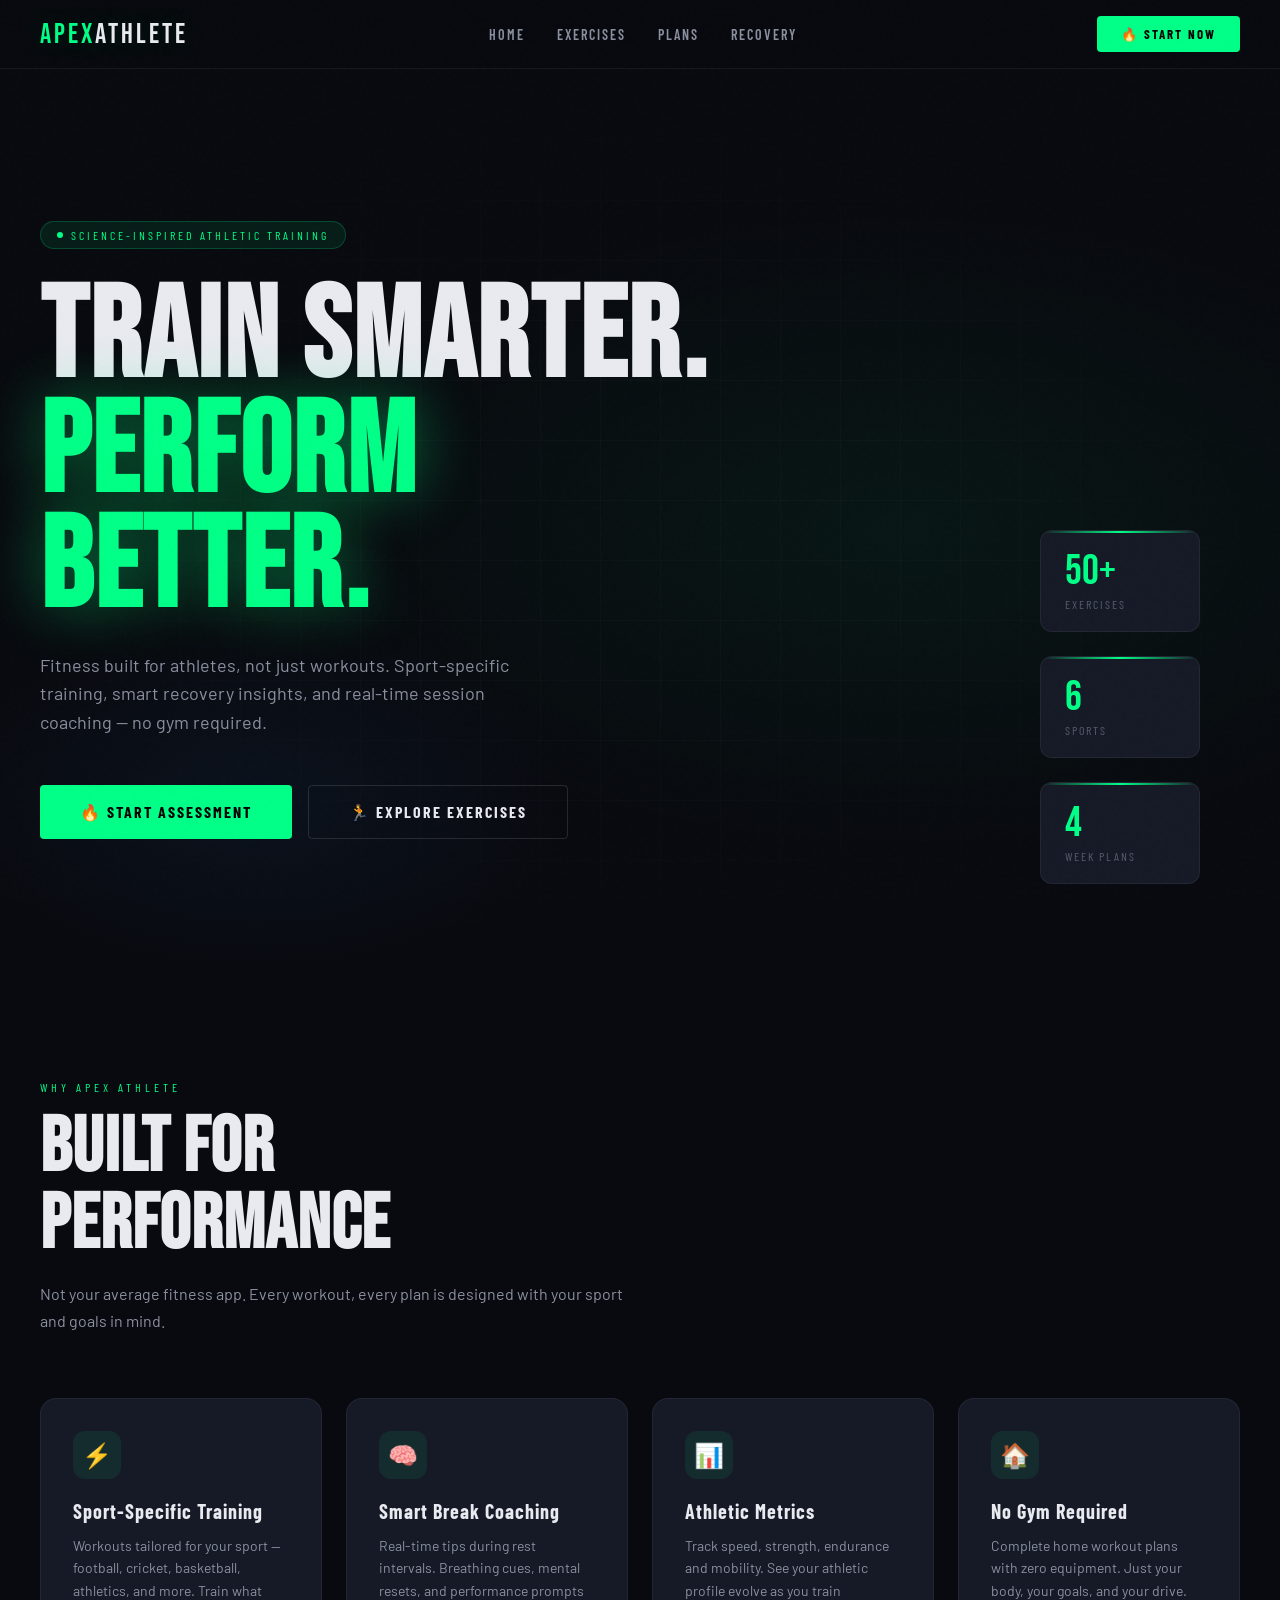
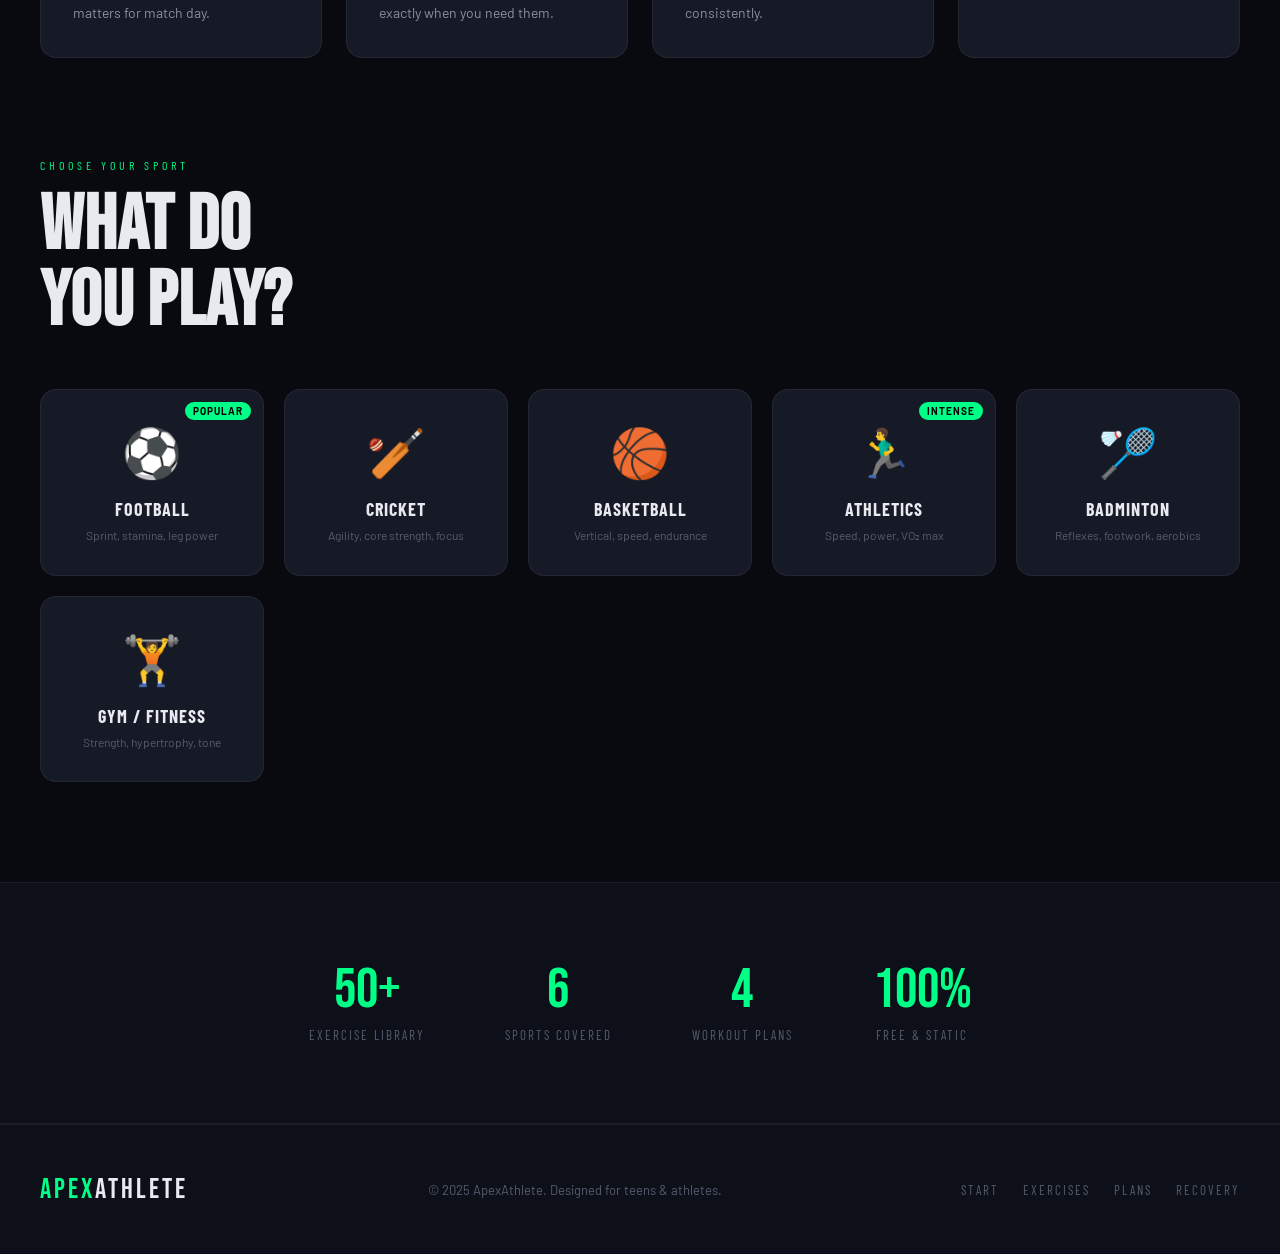
==== commit a199a056: "Update index.html" ====
--- a/index.html
+++ b/index.html
@@ -6,8 +6,7 @@
 <meta name="viewport" content="width=device-width, initial-scale=1.0">
 <title>APEX ATHLETE — Train Smarter. Perform Better.</title>
 <link href="https://fonts.googleapis.com/css2?family=Bebas+Neue&family=Barlow+Condensed:wght@300;400;600;700;900&family=Barlow:wght@300;400;500&display=swap" rel="stylesheet">
-<style>
-</style>
+<link href="style.css" rel="stylesheet">
 </head>
 <body>
 
@@ -638,523 +637,6 @@
   </div>
 </div>
 
-<script>
-// ==================== DATA ====================
-const exercises = [
-  {id:1,name:'Push-ups',emoji:'💪',muscle:'Chest / Triceps',sport:'All Sports',level:'Beginner',type:'upper',desc:'The foundation of upper body training. Builds chest, shoulder, and tricep strength.',reps:'3×15 reps',timer:null},
-  {id:2,name:'Shuttle Runs',emoji:'⚡',muscle:'Full Body / Speed',sport:'Football / Athletics',level:'Intermediate',type:'cardio',desc:'Explosive sprint drill that builds acceleration, deceleration, and agility.',reps:'5 sets × 20m',timer:30},
-  {id:3,name:'Plank Hold',emoji:'🧘',muscle:'Core / Abs',sport:'All Sports',level:'Beginner',type:'core',desc:'The ultimate core stabilizer. Builds the foundation for every athletic movement.',reps:'Hold 45–60 sec',timer:45},
-  {id:4,name:'Bulgarian Split Squat',emoji:'🦵',muscle:'Quads / Glutes',sport:'Football / Basketball',level:'Intermediate',type:'lower',desc:'Single-leg powerhouse movement for explosive leg strength and balance.',reps:'3×12 each leg',timer:null},
-  {id:5,name:'Burpees',emoji:'🔥',muscle:'Full Body / Cardio',sport:'All Sports',level:'Intermediate',type:'cardio',desc:'The ultimate conditioning exercise. Builds strength and cardiovascular endurance.',reps:'4×10 reps',timer:null},
-  {id:6,name:'Romanian Deadlift',emoji:'🏋️',muscle:'Hamstrings / Lower Back',sport:'Athletics / Gym',level:'Intermediate',type:'lower',desc:'Builds posterior chain strength essential for speed and power athletes.',reps:'3×10 reps',timer:null},
-  {id:7,name:'Mountain Climbers',emoji:'🧗',muscle:'Core / Cardio',sport:'All Sports',level:'Beginner',type:'core',desc:'High-intensity core exercise that doubles as a cardio drill.',reps:'3×30 sec',timer:30},
-  {id:8,name:'Pull-ups',emoji:'🦅',muscle:'Back / Biceps',sport:'Basketball / Gym',level:'Intermediate',type:'upper',desc:'The king of upper body pulling movements. Builds lat width and grip strength.',reps:'3×Max reps',timer:null},
-  {id:9,name:'Box Jumps',emoji:'📦',muscle:'Quads / Power',sport:'Basketball / Athletics',level:'Intermediate',type:'lower',desc:'Plyometric power builder for explosive vertical and horizontal jumps.',reps:'4×8 reps',timer:null},
-  {id:10,name:'High Knees',emoji:'🏃',muscle:'Hip Flexors / Cardio',sport:'Football / Athletics',level:'Beginner',type:'cardio',desc:'Running drill that improves stride frequency and hip flexor strength.',reps:'3×30 sec',timer:30},
-  {id:11,name:'Tricep Dips',emoji:'💺',muscle:'Triceps / Chest',sport:'All Sports',level:'Beginner',type:'upper',desc:'Bodyweight tricep builder using a chair or parallel bars.',reps:'3×12 reps',timer:null},
-  {id:12,name:'Lateral Lunges',emoji:'↔️',muscle:'Adductors / Quads',sport:'Badminton / Cricket',level:'Beginner',type:'lower',desc:'Builds lateral movement strength and flexibility, critical for court sports.',reps:'3×10 each side',timer:null},
-];
-
-const workoutsByGoal = {
-  'Speed':      [{name:'Sprint Intervals',detail:'6×30m @ 95% effort',emoji:'⚡'},{name:'Plyometric Jumps',detail:'4×8 box jumps',emoji:'📦'},{name:'Shuttle Runs',detail:'5 sets × 20m',emoji:'🏃'},{name:'High Knees',detail:'3×30 sec max speed',emoji:'🔥'}],
-  'Endurance':  [{name:'Tempo Run',detail:'20 min @ 70% max HR',emoji:'🫁'},{name:'Burpees',detail:'4×12 reps',emoji:'🔥'},{name:'Mountain Climbers',detail:'4×45 sec',emoji:'🧗'},{name:'Jump Rope',detail:'5×60 sec',emoji:'🪢'}],
-  'Strength':   [{name:'Push-up Variations',detail:'4×15 reps',emoji:'💪'},{name:'Romanian Deadlift',detail:'4×8 reps',emoji:'🏋️'},{name:'Bulgarian Split Squat',detail:'3×10 each',emoji:'🦵'},{name:'Pull-ups',detail:'4×Max reps',emoji:'🦅'}],
-  'Agility':    [{name:'Lateral Shuffles',detail:'5×20m',emoji:'↔️'},{name:'Cone Drills',detail:'3×3 min',emoji:'🔺'},{name:'Reaction Jumps',detail:'4×10 reps',emoji:'⚡'},{name:'T-Drill Run',detail:'5×45 sec',emoji:'🏃'}],
-  'Fat Loss':   [{name:'HIIT Burpees',detail:'5×10 reps',emoji:'🔥'},{name:'Jump Squats',detail:'4×15 reps',emoji:'💪'},{name:'Mountain Climbers',detail:'4×45 sec',emoji:'🧗'},{name:'High Knees',detail:'5×30 sec',emoji:'🏃'}],
-  'General Fitness':[{name:'Push-ups',detail:'3×15 reps',emoji:'💪'},{name:'Plank Hold',detail:'3×45 sec',emoji:'🧘'},{name:'Bodyweight Squats',detail:'3×20 reps',emoji:'🦵'},{name:'Jumping Jacks',detail:'3×60 sec',emoji:'⭐'}],
-};
-
-const sportEmojis = {Football:'⚽',Cricket:'🏏',Basketball:'🏀',Athletics:'🏃‍♂️',Badminton:'🏸','Gym Fitness':'🏋️'};
-
-const plans = [
-  {name:'7-Day Beginner Kickstart',icon:'🌱',color:'green',desc:'Perfect for those just starting their fitness journey. Low intensity, full body.',days:7,total:'45 min/day',schedule:['Full Body Strength','Active Rest: Walk','Upper Body Focus','Lower Body Focus','Rest Day 😴','Core & Cardio','Flexibility Flow']},
-  {name:'Fat Burn Blitz',icon:'🔥',color:'orange',desc:'High-intensity plan designed to maximize calorie burn and body composition.',days:6,total:'55 min/day',schedule:['HIIT Cardio Blast','Strength Circuit','Sprint Training','Active Recovery','Power Conditioning','Full Body HIIT','Rest Day 😴']},
-  {name:'Muscle & Power Builder',icon:'💪',color:'blue',desc:'Progressive overload plan for building functional strength and muscle.',days:5,total:'65 min/day',schedule:['Push Day','Pull Day','Leg Day','Rest Day 😴','Full Body Power','Athletic Conditioning','Rest Day 😴']},
-  {name:'Home Warrior',icon:'🏠',color:'red',desc:'Zero equipment. Maximum results. Full workout plan you can do anywhere.',days:7,total:'40 min/day',schedule:['Bodyweight Circuit','Yoga & Mobility','Push Workout','Rest Day 😴','HIIT Cardio','Pull & Core','Stretch & Recovery']},
-];
-
-// Exercises for each plan keyed by plan name
-const planExercises = {
-  '7-Day Beginner Kickstart': [
-    {name:'Bodyweight Squats',   detail:'3×15 reps',  emoji:'🦵'},
-    {name:'Knee Push-ups',       detail:'3×10 reps',  emoji:'💪'},
-    {name:'Plank Hold',          detail:'3×20 sec',   emoji:'🧘'},
-    {name:'Glute Bridges',       detail:'3×15 reps',  emoji:'🍑'},
-    {name:'Standing March',      detail:'2×40 steps', emoji:'🚶'},
-    {name:'Child\'s Pose Stretch',detail:'2×30 sec',  emoji:'🙇'},
-  ],
-  'Fat Burn Blitz': [
-    {name:'Burpees',             detail:'5×10 reps',  emoji:'🔥'},
-    {name:'Jump Squats',         detail:'4×15 reps',  emoji:'⬆️'},
-    {name:'Mountain Climbers',   detail:'4×40 sec',   emoji:'🧗'},
-    {name:'High Knees',          detail:'5×30 sec',   emoji:'🏃'},
-    {name:'Jumping Jacks',       detail:'3×60 sec',   emoji:'⭐'},
-    {name:'Sprint Intervals',    detail:'6×20 sec',   emoji:'⚡'},
-  ],
-  'Muscle & Power Builder': [
-    {name:'Push-ups',            detail:'4×15 reps',  emoji:'💪'},
-    {name:'Pull-ups',            detail:'4×Max reps', emoji:'🦅'},
-    {name:'Bulgarian Split Squat',detail:'3×10 each', emoji:'🦵'},
-    {name:'Romanian Deadlift',   detail:'4×8 reps',   emoji:'🏋️'},
-    {name:'Diamond Push-ups',    detail:'3×12 reps',  emoji:'💎'},
-    {name:'Box Jumps',           detail:'4×8 reps',   emoji:'📦'},
-  ],
-  'Home Warrior': [
-    {name:'Bodyweight Circuit',  detail:'4 rounds',   emoji:'🏠'},
-    {name:'Tricep Dips (Chair)', detail:'3×12 reps',  emoji:'💺'},
-    {name:'Lateral Lunges',      detail:'3×10 each',  emoji:'↔️'},
-    {name:'Plank to Push-up',    detail:'3×8 reps',   emoji:'🧘'},
-    {name:'Reverse Lunges',      detail:'3×12 each',  emoji:'🦵'},
-    {name:'Superman Hold',       detail:'3×30 sec',   emoji:'🦸'},
-  ],
-};
-
-const popups = [
-  {icon:'💧',title:'HYDRATION BREAK',msg:'Take 2–3 big sips of water now. Staying hydrated keeps your power output high.',fact:'🔬 Science: 2% dehydration drops performance by up to 15%'},
-  {icon:'🫁',title:'BREATHING RESET',msg:'Control your breathing: inhale slowly for 4 seconds, hold 1 second, exhale for 6 seconds.',fact:'⚡ Controlled breathing lowers heart rate faster between sets'},
-  {icon:'🧠',title:'MENTAL FOCUS',msg:'Relax your shoulders. Unclench your jaw. Let tension leave your body before the next set.',fact:'💡 Mental relaxation between sets improves next-set performance by 8%'},
-  {icon:'⚡',title:'NEXT SET: EXPLOSIVE',msg:'The next set focuses on explosive power. Visualize perfect form before you start.',fact:'🏆 Visualization activates the same motor neurons as physical practice'},
-  {icon:'😮‍💨',title:'RECOVER & RESET',msg:'Take 90 seconds. Shake out your hands, roll your shoulders, and prepare your mindset.',fact:'🔬 90-second rest restores 85% of ATP energy stores for the next set'},
-];
-
-// ==================== STATE ====================
-let userData = JSON.parse(localStorage.getItem('apexAthlete') || 'null');
-let currentStep = 1;
-let selectedOptions = {sport:null, level:null, goal:null, activity:null};
-let sessionExercises = [];
-let currentExIndex = 0;
-let timerInterval = null;
-let timerSeconds = 0;
-let timerRunning = false;
-let popupQueue = [...popups];
-let popupTimeout = null;
-
-// ==================== INIT ====================
-function init(){
-  renderDate();
-  renderExercises('all');
-  renderPlans();
-  if(userData){
-    updateDashboard();
-    document.getElementById('nav-dashboard').style.display='inline';
-  }
-  // Pre-select sport if coming from home
-  if(userData && userData.sport){
-    // preselect in assessment
-  }
-}
-
-function renderDate(){
-  const el = document.getElementById('dash-date');
-  if(el){
-    el.textContent = new Date().toLocaleDateString('en-US',{weekday:'long',year:'numeric',month:'long',day:'numeric'});
-  }
-}
-
-// ==================== NAVIGATION ====================
-function showPage(page){
-  document.querySelectorAll('.page').forEach(p=>p.classList.remove('active'));
-  document.getElementById('page-'+page).classList.add('active');
-  window.scrollTo(0,0);
-  if(page === 'session') initSession();
-  if(page === 'dashboard') updateDashboard();
-  if(page === 'plans') renderPlans();
-}
-
-function selectSport(sport){
-  selectedOptions.sport = sport;
-  showPage('assessment');
-  // Pre-select in the options
-  setTimeout(()=>{
-    const opts = document.querySelectorAll('#sport-options .option-card');
-    opts.forEach(o=>{
-      const lbl = o.querySelector('.opt-label').textContent;
-      if(lbl === sport) o.classList.add('selected');
-      else o.classList.remove('selected');
-    });
-  },100);
-}
-
-function toggleMobileMenu(){
-  const nl = document.querySelector('.nav-links');
-  nl.style.display = nl.style.display === 'flex' ? 'none' : 'flex';
-  nl.style.position = 'fixed';
-  nl.style.top = '72px';
-  nl.style.right = '0';
-  nl.style.background = 'var(--bg2)';
-  nl.style.padding = '24px';
-  nl.style.flexDirection = 'column';
-  nl.style.gap = '20px';
-  nl.style.borderLeft = '1px solid var(--border)';
-  nl.style.minHeight = '100vh';
-  nl.style.zIndex = '899';
-}
-
-// ==================== ASSESSMENT ====================
-function nextStep(to){
-  // Validate current step
-  if(to > currentStep){
-    if(to === 2){
-      const age = document.getElementById('inp-age').value;
-      const gender = document.getElementById('inp-gender').value;
-      const h = document.getElementById('inp-height').value;
-      const w = document.getElementById('inp-weight').value;
-      if(!age||!gender||!h||!w){alert('Please fill in all required fields.');return;}
-    }
-    if(to === 3 && (!selectedOptions.sport || !selectedOptions.level)){
-      alert('Please select your sport and fitness level.');return;
-    }
-    if(to === 4 && (!selectedOptions.goal || !document.getElementById('inp-freq').value)){
-      alert('Please select your goal and training frequency.');return;
-    }
-  }
-  document.getElementById('step-'+currentStep).classList.remove('active');
-  document.getElementById('ps-'+currentStep).classList.remove('active');
-  document.getElementById('ps-'+currentStep).classList.add('done');
-  currentStep = to;
-  const stepEl = document.getElementById('step-'+currentStep);
-  if(stepEl){ stepEl.classList.add('active'); }
-  const psEl = document.getElementById('ps-'+currentStep);
-  if(psEl){ psEl.classList.add('active'); }
-}
-
-function selectOption(el, group){
-  document.querySelectorAll('#'+group+'-options .option-card').forEach(c=>c.classList.remove('selected'));
-  el.classList.add('selected');
-  selectedOptions[group] = el.querySelector('.opt-label').textContent;
-}
-
-function submitAssessment(){
-  const activity = selectedOptions.activity;
-  if(!activity){alert('Please select your activity level.');return;}
-  const age = parseInt(document.getElementById('inp-age').value);
-  const height = parseFloat(document.getElementById('inp-height').value);
-  const weight = parseFloat(document.getElementById('inp-weight').value);
-  const bmi = weight / ((height/100) * (height/100));
-  let bmiCat = bmi < 18.5 ? 'Underweight' : bmi < 25 ? 'Normal' : bmi < 30 ? 'Overweight' : 'Obese';
-  userData = {
-    age, height, weight,
-    gender: document.getElementById('inp-gender').value,
-    sport: selectedOptions.sport || 'General Fitness',
-    level: selectedOptions.level || 'Beginner',
-    goal: selectedOptions.goal || 'General Fitness',
-    freq: document.getElementById('inp-freq').value,
-    activity, injury: document.getElementById('inp-injury').value,
-    bmi: bmi.toFixed(1), bmiCat
-  };
-  localStorage.setItem('apexAthlete', JSON.stringify(userData));
-  document.getElementById('nav-dashboard').style.display='inline';
-  updateDashboard();
-  showPage('dashboard');
-}
-
-// ==================== DASHBOARD ====================
-function updateDashboard(){
-  if(!userData) return;
-  document.getElementById('dash-name').textContent = (userData.gender === 'Female' ? 'CHAMPION' : 'WARRIOR');
-  document.getElementById('dash-sport-icon').textContent = sportEmojis[userData.sport] || '🏋️';
-  document.getElementById('dash-sport-name').textContent = (userData.sport||'General').toUpperCase();
-  document.getElementById('dash-level').textContent = (userData.level||'Beginner').toUpperCase() + ' ATHLETE';
-  document.getElementById('dash-bmi').textContent = userData.bmi;
-  const cat = userData.bmiCat;
-  const catColors = {Underweight:'#3d8bff',Normal:'#00ff87',Overweight:'#ff9500',Obese:'#ff3d6b'};
-  document.getElementById('dash-bmi-cat').textContent = cat;
-  document.getElementById('dash-bmi-cat').style.color = catColors[cat] || 'var(--accent)';
-  document.getElementById('dash-age-val').textContent = userData.age;
-  document.getElementById('dash-goal-val').textContent = userData.goal;
-  renderMainWorkout();
-  renderDate();
-}
-
-function renderMainWorkout(){
-  const activePlan = localStorage.getItem('apexCurrentPlan');
-  let exs, sourceLabel;
-  if(activePlan && planExercises[activePlan]){
-    exs = planExercises[activePlan];
-    sourceLabel = activePlan;
-  } else {
-    const goal = userData ? userData.goal : 'General Fitness';
-    exs = workoutsByGoal[goal] || workoutsByGoal['General Fitness'];
-    sourceLabel = null;
-  }
-  const planBadgeEl = document.getElementById('active-plan-badge');
-  const clearBtnEl = document.getElementById('clear-plan-btn');
-  if(planBadgeEl){
-    planBadgeEl.style.display = sourceLabel ? 'inline-flex' : 'none';
-    if(sourceLabel) planBadgeEl.textContent = '📋 ' + sourceLabel;
-  }
-  if(clearBtnEl){
-    clearBtnEl.style.display = sourceLabel ? 'inline-block' : 'none';
-  }
-  const container = document.getElementById('main-exercises');
-  container.innerHTML = exs.map(e=>`
-    <div class="exercise-item" onclick="toggleExercise(this)">
-      <div>
-        <div class="ex-name">${e.emoji} ${e.name}</div>
-        <div class="ex-detail">${e.detail}</div>
-      </div>
-      <div class="ex-check">✓</div>
-    </div>
-  `).join('');
-}
-
-function toggleExercise(el){
-  el.classList.toggle('done');
-}
-
-// ==================== EXERCISE LIBRARY ====================
-function renderExercises(filter){
-  const grid = document.getElementById('exercises-grid');
-  let list = filter === 'all' ? exercises :
-    exercises.filter(e=>e.type===filter || e.level.toLowerCase()===filter);
-  grid.innerHTML = list.map(e=>`
-    <div class="ex-card" onclick="showExerciseDetail(${e.id})">
-      <div class="ex-gif">${e.emoji}<div class="ex-gif-overlay"></div></div>
-      <div class="ex-body">
-        <div class="ex-tags">
-          <span class="ex-tag tag-muscle">💪 ${e.muscle}</span>
-          <span class="ex-tag tag-level">${e.level}</span>
-        </div>
-        <div class="ex-card-name">${e.name}</div>
-        <div class="ex-card-desc">${e.desc}</div>
-      </div>
-      <div class="ex-card-footer">
-        <div class="ex-timer-info">⏱ ${e.reps}</div>
-        <div class="ex-timer-info" style="color:var(--accent)">▶ Start</div>
-      </div>
-    </div>
-  `).join('');
-}
-
-function filterExercises(filter, btn){
-  document.querySelectorAll('.filter-btn').forEach(b=>b.classList.remove('active'));
-  btn.classList.add('active');
-  renderExercises(filter);
-}
-
-function showExerciseDetail(id){
-  showPage('session');
-  const ex = exercises.find(e=>e.id===id);
-  if(ex){
-    sessionExercises = [ex];
-    currentExIndex = 0;
-    renderSessionExercise();
-  }
-}
-
-// ==================== WORKOUT SESSION ====================
-function initSession(){
-  clearInterval(timerInterval);
-  timerRunning = false;
-  document.getElementById('play-btn').textContent = '▶';
-  const activePlan = localStorage.getItem('apexCurrentPlan');
-  let ws, label;
-  if(activePlan && planExercises[activePlan]){
-    ws = planExercises[activePlan];
-    label = activePlan.toUpperCase();
-  } else {
-    const goal = userData ? userData.goal : 'General Fitness';
-    ws = workoutsByGoal[goal] || workoutsByGoal['General Fitness'];
-    label = (goal||'General Fitness').toUpperCase() + ' TRAINING';
-  }
-  sessionExercises = ws.map((w,i)=>({
-    id:i+100, name:w.name.toUpperCase(), emoji:w.emoji,
-    target: label,
-    reps:w.detail, timer:30
-  }));
-  currentExIndex = 0;
-  renderSessionExercise();
-  renderSessionQueue();
-  schedulePopup();
-}
-
-function renderSessionExercise(){
-  const ex = sessionExercises[currentExIndex];
-  if(!ex) return;
-  document.getElementById('session-emoji').textContent = ex.emoji;
-  document.getElementById('session-name').textContent = ex.name;
-  document.getElementById('session-target').textContent = ex.target || 'ATHLETIC TRAINING';
-  timerSeconds = ex.timer || 30;
-  updateTimerDisplay();
-  document.getElementById('session-ex-num').textContent = currentExIndex + 1;
-  document.getElementById('session-ex-total').textContent = sessionExercises.length;
-  const pct = ((currentExIndex) / sessionExercises.length * 100).toFixed(0);
-  document.getElementById('session-progress').style.width = pct + '%';
-  document.getElementById('timer-label').textContent = ex.timer ? 'SECONDS REMAINING' : 'REPS: ' + (ex.reps||'');
-  renderSessionQueue();
-}
-
-function renderSessionQueue(){
-  const queue = document.getElementById('session-queue');
-  const slice = sessionExercises.slice(currentExIndex, currentExIndex + 3);
-  queue.innerHTML = slice.map((e,i)=>`
-    <div class="queue-item ${i===0?'active':''} ${i<0?'completed':''}">
-      <span class="queue-emoji">${e.emoji}</span>
-      <div>
-        <div class="queue-name">${e.name}</div>
-        <div class="queue-detail">${e.reps||e.timer+'s'}</div>
-      </div>
-    </div>
-  `).join('');
-}
-
-function updateTimerDisplay(){
-  const min = Math.floor(timerSeconds/60).toString().padStart(2,'0');
-  const sec = (timerSeconds%60).toString().padStart(2,'0');
-  document.getElementById('timer-display').textContent = `${min}:${sec}`;
-}
-
-function toggleTimer(){
-  if(timerRunning){
-    clearInterval(timerInterval);
-    timerRunning = false;
-    document.getElementById('play-btn').textContent = '▶';
-  } else {
-    timerRunning = true;
-    document.getElementById('play-btn').textContent = '⏸';
-    timerInterval = setInterval(()=>{
-      if(timerSeconds > 0){
-        timerSeconds--;
-        updateTimerDisplay();
-      } else {
-        clearInterval(timerInterval);
-        timerRunning = false;
-        document.getElementById('play-btn').textContent = '▶';
-        // Show popup on completion
-        showPopup();
-        setTimeout(()=>nextExercise(), 400);
-      }
-    },1000);
-  }
-}
-
-function nextExercise(){
-  clearInterval(timerInterval);
-  timerRunning = false;
-  document.getElementById('play-btn').textContent = '▶';
-  if(currentExIndex < sessionExercises.length - 1){
-    currentExIndex++;
-    renderSessionExercise();
-  } else {
-    // Done!
-    showSessionComplete();
-  }
-}
-
-function prevExercise(){
-  clearInterval(timerInterval);
-  timerRunning = false;
-  document.getElementById('play-btn').textContent = '▶';
-  if(currentExIndex > 0){
-    currentExIndex--;
-    renderSessionExercise();
-  }
-}
-
-function showSessionComplete(){
-  const popup = document.getElementById('popup');
-  document.getElementById('popup-icon').textContent = '🏆';
-  document.getElementById('popup-title').textContent = 'SESSION COMPLETE!';
-  document.getElementById('popup-msg').textContent = "Incredible work today. Your consistency is building something extraordinary. Rest up and come back stronger.";
-  document.getElementById('popup-fact').textContent = '⚡ Post-workout: Consume protein within 30 min for optimal recovery';
-  popup.classList.add('show');
-}
-
-function schedulePopup(){
-  clearTimeout(popupTimeout);
-  // Show popup after 60 seconds of inactivity
-  popupTimeout = setTimeout(()=>{
-    if(document.getElementById('page-session').classList.contains('active')){
-      showPopup();
-    }
-  }, 60000);
-}
-
-function showPopup(){
-  const p = popupQueue[Math.floor(Math.random() * popupQueue.length)];
-  document.getElementById('popup-icon').textContent = p.icon;
-  document.getElementById('popup-title').textContent = p.title;
-  document.getElementById('popup-msg').textContent = p.msg;
-  document.getElementById('popup-fact').textContent = p.fact;
-  document.getElementById('popup').classList.add('show');
-}
-
-function closePopup(){
-  document.getElementById('popup').classList.remove('show');
-  // Reset button to default
-  const btn = document.getElementById('popup-close-btn');
-  btn.textContent = 'CONTINUE TRAINING →';
-  btn.onclick = closePopup;
-  schedulePopup();
-}
-
-function clearActivePlan(){
-  localStorage.removeItem('apexCurrentPlan');
-  renderMainWorkout();
-}
-
-
-// ==================== PLANS ====================
-function renderPlans(){
-  const grid = document.getElementById('plans-grid');
-  const activePlan = localStorage.getItem('apexCurrentPlan');
-  grid.innerHTML = plans.map(p=>{
-    const isActive = p.name === activePlan;
-    return `
-    <div class="plan-card" style="${isActive ? 'border-color:var(--accent);box-shadow:0 0 30px rgba(0,255,135,0.1);' : ''}">
-      <div class="plan-header ${p.color}" style="${isActive ? 'position:relative' : ''}">
-        ${isActive ? '<div style="position:absolute;top:16px;right:16px;background:var(--accent);color:#000;font-family:\'Barlow Condensed\',sans-serif;font-weight:700;font-size:11px;letter-spacing:2px;padding:4px 10px;border-radius:100px;text-transform:uppercase;">✓ ACTIVE</div>' : ''}
-        <span class="plan-icon">${p.icon}</span>
-        <div class="plan-name">${p.name}</div>
-        <div class="plan-desc">${p.desc}</div>
-      </div>
-      <div class="plan-body">
-        <div class="plan-stats">
-          <div class="plan-stat"><div class="num">${p.days}</div><div class="lbl">Days</div></div>
-          <div class="plan-stat"><div class="num">${p.total}</div><div class="lbl">Duration</div></div>
-        </div>
-        <div class="plan-days">
-          ${p.schedule.map((d,i)=>`
-            <div class="plan-day ${d.includes('Rest')?'rest':''}">
-              <span class="day-name">Day ${i+1}</span>
-              <span class="day-workout">${d}</span>
-              <span class="day-time">${d.includes('Rest')?'—':'30–65 min'}</span>
-            </div>
-          `).join('')}
-        </div>
-        <button class="btn-plan" onclick="startPlan('${p.name}')" style="${isActive ? 'background:var(--bg3);color:var(--text2);cursor:default;' : ''}">
-          ${isActive ? '✓ Currently Active' : 'Start This Plan →'}
-        </button>
-      </div>
-    </div>
-  `}).join('');
-}
-
-function startPlan(name){
-  if(!userData){showPage('assessment');return;}
-  localStorage.setItem('apexCurrentPlan', name);
-  // Show confirmation then go to dashboard
-  showPlanConfirmation(name);
-}
-
-function showPlanConfirmation(name){
-  const plan = plans.find(p=>p.name===name);
-  const popup = document.getElementById('popup');
-  document.getElementById('popup-icon').textContent = plan ? plan.icon : '📋';
-  document.getElementById('popup-title').textContent = 'PLAN ACTIVATED!';
-  document.getElementById('popup-msg').textContent = '"' + name + '" is now your active training program. Your dashboard and workout sessions have been updated to match this plan.';
-  document.getElementById('popup-fact').textContent = '💡 Your Today\'s Training and Session exercises now follow this plan';
-  // Override close to go to dashboard
-  const closeBtn = document.getElementById('popup-close-btn');
-  if(closeBtn){
-    closeBtn.onclick = ()=>{ closePopup(); showPage('dashboard'); };
-    closeBtn.textContent = 'GO TO DASHBOARD →';
-  }
-  popup.classList.add('show');
-}
-
-// INIT
-init();
-</script>
+<script src="script.js">
 </body>
 </html>
--- a/style.css
+++ b/style.css
@@ -0,0 +1,998 @@
+:root {
+    --bg: #080a0f;
+    --bg2: #0d1018;
+    --bg3: #12151e;
+    --card: #161a26;
+    --card2: #1c2130;
+    --border: rgba(255,255,255,0.06);
+    --border2: rgba(255,255,255,0.12);
+    --text: #e8eaf0;
+    --text2: #8b90a0;
+    --text3: #555c6e;
+    --accent: #00ff87;
+    --accent2: #ff6b1a;
+    --accent3: #3d8bff;
+    --accent4: #ff3d6b;
+    --glow: 0 0 30px rgba(0,255,135,0.2);
+    --glow2: 0 0 30px rgba(255,107,26,0.2);
+  }
+  *{margin:0;padding:0;box-sizing:border-box;}
+  html{scroll-behavior:smooth;}
+  body{
+    background:var(--bg);
+    color:var(--text);
+    font-family:'Barlow',sans-serif;
+    font-weight:400;
+    overflow-x:hidden;
+    min-height:100vh;
+  }
+
+  /* NOISE TEXTURE OVERLAY */
+  body::before{
+    content:'';
+    position:fixed;
+    inset:0;
+    background-image:url("data:image/svg+xml,%3Csvg viewBox='0 0 256 256' xmlns='http://www.w3.org/2000/svg'%3E%3Cfilter id='noise'%3E%3CfeTurbulence type='fractalNoise' baseFrequency='0.9' numOctaves='4' stitchTiles='stitch'/%3E%3C/filter%3E%3Crect width='100%25' height='100%25' filter='url(%23noise)' opacity='0.03'/%3E%3C/svg%3E");
+    pointer-events:none;
+    z-index:1000;
+    opacity:.4;
+  }
+
+  /* NAV */
+  nav{
+    position:fixed;top:0;left:0;right:0;z-index:900;
+    padding:16px 40px;
+    display:flex;align-items:center;justify-content:space-between;
+    background:rgba(8,10,15,0.85);
+    backdrop-filter:blur(20px);
+    border-bottom:1px solid var(--border);
+  }
+  .nav-logo{
+    font-family:'Bebas Neue',sans-serif;
+    font-size:28px;
+    letter-spacing:3px;
+    color:var(--accent);
+    text-shadow:var(--glow);
+    cursor:pointer;
+  }
+  .nav-logo span{color:var(--text);}
+  .nav-links{display:flex;gap:32px;align-items:center;}
+  .nav-links a{
+    font-family:'Barlow Condensed',sans-serif;
+    font-weight:600;
+    font-size:14px;
+    letter-spacing:2px;
+    text-transform:uppercase;
+    color:var(--text2);
+    text-decoration:none;
+    transition:.2s;
+    cursor:pointer;
+  }
+  .nav-links a:hover{color:var(--accent);}
+  .nav-cta{
+    background:var(--accent);
+    color:#000;
+    padding:10px 24px;
+    border-radius:4px;
+    font-family:'Barlow Condensed',sans-serif;
+    font-weight:700;
+    font-size:13px;
+    letter-spacing:2px;
+    text-transform:uppercase;
+    border:none;cursor:pointer;
+    transition:.2s;
+  }
+  .nav-cta:hover{background:#00e077;transform:translateY(-1px);}
+  .hamburger{display:none;flex-direction:column;gap:5px;cursor:pointer;background:none;border:none;}
+  .hamburger span{width:24px;height:2px;background:var(--text);transition:.3s;}
+
+  /* PAGES */
+  .page{display:none;min-height:100vh;}
+  .page.active{display:block;}
+
+  /* ===== LANDING PAGE ===== */
+  #page-home{padding-top:80px;}
+
+  /* HERO */
+  .hero{
+    min-height:100vh;
+    display:flex;align-items:center;
+    position:relative;
+    padding:0 40px;
+    overflow:hidden;
+  }
+  .hero-bg{
+    position:absolute;inset:0;
+    background:
+      radial-gradient(ellipse 80% 60% at 70% 50%, rgba(0,255,135,0.05) 0%, transparent 60%),
+      radial-gradient(ellipse 50% 40% at 20% 80%, rgba(61,139,255,0.06) 0%, transparent 50%);
+  }
+  .hero-grid{
+    position:absolute;inset:0;
+    background-image:
+      linear-gradient(rgba(255,255,255,0.02) 1px, transparent 1px),
+      linear-gradient(90deg, rgba(255,255,255,0.02) 1px, transparent 1px);
+    background-size:60px 60px;
+    mask-image:radial-gradient(ellipse at center, black 30%, transparent 80%);
+  }
+  .hero-content{
+    position:relative;z-index:10;
+    max-width:700px;
+  }
+  .hero-tag{
+    display:inline-flex;align-items:center;gap:8px;
+    background:rgba(0,255,135,0.08);
+    border:1px solid rgba(0,255,135,0.2);
+    border-radius:100px;
+    padding:6px 16px;
+    font-family:'Barlow Condensed',sans-serif;
+    font-size:12px;letter-spacing:3px;
+    text-transform:uppercase;color:var(--accent);
+    margin-bottom:32px;
+    animation:fadeUp 0.6s ease both;
+  }
+  .hero-tag::before{
+    content:'';width:6px;height:6px;
+    background:var(--accent);border-radius:50%;
+    animation:pulse 2s infinite;
+  }
+  @keyframes pulse{0%,100%{opacity:1;transform:scale(1);}50%{opacity:.5;transform:scale(1.3);}}
+  .hero h1{
+    font-family:'Bebas Neue',sans-serif;
+    font-size:clamp(72px, 10vw, 130px);
+    line-height:.9;
+    letter-spacing:2px;
+    margin-bottom:24px;
+    animation:fadeUp 0.7s ease 0.1s both;
+  }
+  .hero h1 .line-green{
+    color:var(--accent);
+    text-shadow:0 0 60px rgba(0,255,135,0.4);
+    display:block;
+  }
+  .hero p{
+    font-size:18px;
+    color:var(--text2);
+    line-height:1.6;
+    max-width:500px;
+    margin-bottom:48px;
+    animation:fadeUp 0.7s ease 0.2s both;
+  }
+  .hero-btns{
+    display:flex;gap:16px;flex-wrap:wrap;
+    animation:fadeUp 0.7s ease 0.3s both;
+  }
+  .btn-primary{
+    background:var(--accent);
+    color:#000;
+    padding:16px 40px;
+    border-radius:4px;
+    font-family:'Barlow Condensed',sans-serif;
+    font-weight:700;font-size:16px;
+    letter-spacing:2px;text-transform:uppercase;
+    border:none;cursor:pointer;transition:.25s;
+    display:flex;align-items:center;gap:8px;
+  }
+  .btn-primary:hover{background:#00e077;transform:translateY(-2px);box-shadow:var(--glow);}
+  .btn-secondary{
+    background:transparent;
+    color:var(--text);
+    padding:16px 40px;
+    border-radius:4px;
+    font-family:'Barlow Condensed',sans-serif;
+    font-weight:700;font-size:16px;
+    letter-spacing:2px;text-transform:uppercase;
+    border:1px solid var(--border2);cursor:pointer;transition:.25s;
+  }
+  .btn-secondary:hover{border-color:var(--accent);color:var(--accent);transform:translateY(-2px);}
+
+  .hero-stats{
+    position:absolute;right:80px;top:50%;transform:translateY(-50%);
+    display:flex;flex-direction:column;gap:24px;
+    animation:fadeUp 0.7s ease 0.4s both;
+  }
+  .hero-stat-card{
+    background:var(--card);
+    border:1px solid var(--border);
+    border-radius:12px;
+    padding:20px 24px;
+    min-width:160px;
+    position:relative;overflow:hidden;
+  }
+  .hero-stat-card::before{
+    content:'';position:absolute;top:0;left:0;right:0;height:2px;
+    background:linear-gradient(90deg,transparent,var(--accent),transparent);
+  }
+  .hero-stat-num{
+    font-family:'Bebas Neue',sans-serif;
+    font-size:42px;color:var(--accent);
+    line-height:1;
+  }
+  .hero-stat-label{
+    font-family:'Barlow Condensed',sans-serif;
+    font-size:12px;letter-spacing:2px;
+    text-transform:uppercase;color:var(--text3);
+    margin-top:4px;
+  }
+
+  @keyframes fadeUp{from{opacity:0;transform:translateY(30px);}to{opacity:1;transform:translateY(0);}}
+
+  /* WHY SECTION */
+  .section{padding:100px 40px;}
+  .section-tag{
+    font-family:'Barlow Condensed',sans-serif;
+    font-size:12px;letter-spacing:4px;text-transform:uppercase;
+    color:var(--accent);margin-bottom:16px;display:block;
+  }
+  .section-title{
+    font-family:'Bebas Neue',sans-serif;
+    font-size:clamp(48px,6vw,80px);
+    line-height:1;letter-spacing:1px;
+    margin-bottom:16px;
+  }
+  .section-sub{
+    font-size:16px;color:var(--text2);
+    max-width:600px;line-height:1.7;margin-bottom:64px;
+  }
+  .why-grid{
+    display:grid;
+    grid-template-columns:repeat(auto-fit,minmax(260px,1fr));
+    gap:24px;
+  }
+  .why-card{
+    background:var(--card);
+    border:1px solid var(--border);
+    border-radius:16px;
+    padding:32px;
+    transition:.3s;
+    position:relative;overflow:hidden;
+  }
+  .why-card:hover{border-color:var(--border2);transform:translateY(-4px);}
+  .why-icon{
+    width:48px;height:48px;
+    background:rgba(0,255,135,0.08);
+    border-radius:12px;
+    display:flex;align-items:center;justify-content:center;
+    font-size:24px;margin-bottom:20px;
+  }
+  .why-card h3{
+    font-family:'Barlow Condensed',sans-serif;
+    font-size:20px;font-weight:700;letter-spacing:1px;
+    margin-bottom:12px;
+  }
+  .why-card p{font-size:14px;color:var(--text2);line-height:1.6;}
+
+  /* SPORTS GRID */
+  .sports-grid{
+    display:grid;
+    grid-template-columns:repeat(auto-fill,minmax(200px,1fr));
+    gap:20px;
+    margin-top:48px;
+  }
+  .sport-card{
+    background:var(--card);
+    border:1px solid var(--border);
+    border-radius:16px;
+    padding:32px 20px;
+    text-align:center;
+    cursor:pointer;transition:.3s;
+    position:relative;overflow:hidden;
+  }
+  .sport-card:hover{
+    border-color:var(--accent);
+    transform:translateY(-6px);
+    box-shadow:0 20px 40px rgba(0,0,0,0.4),var(--glow);
+  }
+  .sport-card .sport-emoji{font-size:48px;display:block;margin-bottom:16px;}
+  .sport-card h3{
+    font-family:'Barlow Condensed',sans-serif;
+    font-size:18px;font-weight:700;letter-spacing:1px;
+    text-transform:uppercase;margin-bottom:8px;
+  }
+  .sport-card p{font-size:12px;color:var(--text3);}
+  .sport-card .sport-badge{
+    position:absolute;top:12px;right:12px;
+    background:var(--accent);color:#000;
+    font-size:10px;font-weight:700;letter-spacing:1px;
+    padding:3px 8px;border-radius:100px;
+    text-transform:uppercase;
+  }
+
+  /* CREDIBILITY SECTION */
+  .cred-section{
+    padding:80px 40px;
+    background:var(--bg2);
+    border-top:1px solid var(--border);
+    border-bottom:1px solid var(--border);
+    display:flex;justify-content:center;
+    gap:80px;flex-wrap:wrap;
+  }
+  .cred-item{text-align:center;}
+  .cred-num{
+    font-family:'Bebas Neue',sans-serif;
+    font-size:56px;color:var(--accent);
+    line-height:1;
+  }
+  .cred-label{
+    font-family:'Barlow Condensed',sans-serif;
+    font-size:13px;letter-spacing:2px;
+    text-transform:uppercase;color:var(--text3);
+    margin-top:8px;
+  }
+
+  /* ===== ASSESSMENT PAGE ===== */
+  #page-assessment{
+    padding:120px 40px 80px;
+    max-width:800px;margin:0 auto;
+  }
+  .assessment-header{margin-bottom:64px;}
+  .assessment-header h1{
+    font-family:'Bebas Neue',sans-serif;
+    font-size:clamp(48px,6vw,80px);
+    line-height:1;letter-spacing:2px;
+    margin-bottom:16px;
+  }
+  .assessment-header p{font-size:16px;color:var(--text2);line-height:1.6;}
+
+  .progress-steps{
+    display:flex;gap:8px;margin-bottom:48px;
+  }
+  .progress-step{
+    flex:1;height:3px;background:var(--card2);border-radius:2px;transition:.4s;
+  }
+  .progress-step.done{background:var(--accent);}
+  .progress-step.active{background:rgba(0,255,135,0.4);}
+
+  .form-step{display:none;}
+  .form-step.active{display:block;animation:fadeUp .4s ease;}
+
+  .form-group{margin-bottom:32px;}
+  .form-label{
+    font-family:'Barlow Condensed',sans-serif;
+    font-size:13px;font-weight:600;letter-spacing:3px;
+    text-transform:uppercase;color:var(--text2);
+    display:block;margin-bottom:12px;
+  }
+  .form-label span{color:var(--accent);}
+  .form-input{
+    width:100%;
+    background:var(--card);
+    border:1px solid var(--border);
+    border-radius:8px;
+    padding:16px 20px;
+    color:var(--text);
+    font-family:'Barlow',sans-serif;
+    font-size:16px;
+    outline:none;transition:.2s;
+  }
+  .form-input:focus{border-color:var(--accent);box-shadow:0 0 0 3px rgba(0,255,135,0.1);}
+  .form-row{display:grid;grid-template-columns:1fr 1fr;gap:20px;}
+  .option-grid{display:grid;grid-template-columns:repeat(auto-fill,minmax(160px,1fr));gap:12px;}
+  .option-card{
+    background:var(--card);
+    border:1px solid var(--border);
+    border-radius:10px;
+    padding:16px 20px;
+    cursor:pointer;transition:.2s;
+    display:flex;align-items:center;gap:12px;
+  }
+  .option-card:hover{border-color:var(--border2);}
+  .option-card.selected{
+    border-color:var(--accent);
+    background:rgba(0,255,135,0.08);
+  }
+  .option-card .opt-icon{font-size:24px;}
+  .option-card .opt-label{
+    font-family:'Barlow Condensed',sans-serif;
+    font-size:15px;font-weight:600;
+  }
+  .option-card .opt-sub{font-size:11px;color:var(--text3);}
+
+  .form-nav{
+    display:flex;justify-content:space-between;
+    align-items:center;margin-top:48px;
+  }
+  .btn-back{
+    background:transparent;
+    color:var(--text2);
+    border:1px solid var(--border);
+    padding:14px 32px;border-radius:6px;
+    font-family:'Barlow Condensed',sans-serif;
+    font-weight:600;font-size:14px;letter-spacing:2px;
+    text-transform:uppercase;cursor:pointer;transition:.2s;
+  }
+  .btn-back:hover{color:var(--text);border-color:var(--border2);}
+  .btn-next{
+    background:var(--accent);color:#000;
+    border:none;
+    padding:14px 40px;border-radius:6px;
+    font-family:'Barlow Condensed',sans-serif;
+    font-weight:700;font-size:14px;letter-spacing:2px;
+    text-transform:uppercase;cursor:pointer;transition:.2s;
+  }
+  .btn-next:hover{background:#00e077;transform:translateY(-1px);}
+  .step-num{
+    font-family:'Barlow Condensed',sans-serif;
+    font-size:13px;letter-spacing:2px;color:var(--text3);
+  }
+
+  /* ===== DASHBOARD ===== */
+  #page-dashboard{
+    padding:100px 40px 80px;
+    max-width:1400px;margin:0 auto;
+  }
+  .dash-header{
+    display:flex;justify-content:space-between;align-items:flex-start;
+    margin-bottom:48px;flex-wrap:wrap;gap:24px;
+  }
+  .dash-greeting{
+    font-family:'Bebas Neue',sans-serif;
+    font-size:clamp(36px,5vw,56px);
+    line-height:1;letter-spacing:1px;
+  }
+  .dash-greeting span{color:var(--accent);}
+  .dash-date{
+    font-family:'Barlow Condensed',sans-serif;
+    font-size:14px;letter-spacing:2px;
+    color:var(--text3);text-transform:uppercase;
+    margin-top:8px;
+  }
+
+  .dash-grid{
+    display:grid;
+    grid-template-columns:320px 1fr;
+    gap:24px;
+    align-items:start;
+  }
+  .dash-left{display:flex;flex-direction:column;gap:24px;}
+  .dash-right{display:flex;flex-direction:column;gap:24px;}
+
+  .profile-card{
+    background:var(--card);
+    border:1px solid var(--border);
+    border-radius:20px;
+    padding:28px;
+    position:relative;overflow:hidden;
+  }
+  .profile-card::before{
+    content:'';position:absolute;top:0;left:0;right:0;height:3px;
+    background:linear-gradient(90deg,var(--accent),var(--accent3));
+  }
+  .profile-sport{
+    display:flex;align-items:center;gap:12px;margin-bottom:20px;
+  }
+  .profile-sport-icon{
+    width:56px;height:56px;
+    background:rgba(0,255,135,0.1);
+    border-radius:14px;
+    display:flex;align-items:center;justify-content:center;
+    font-size:28px;
+  }
+  .profile-sport-name{
+    font-family:'Bebas Neue',sans-serif;
+    font-size:28px;letter-spacing:1px;
+  }
+  .profile-sport-level{
+    font-size:12px;color:var(--accent);
+    font-family:'Barlow Condensed',sans-serif;
+    letter-spacing:2px;text-transform:uppercase;
+  }
+  .profile-bmi{
+    display:grid;grid-template-columns:1fr 1fr;gap:16px;
+    margin-top:20px;
+  }
+  .bmi-item{
+    background:var(--bg3);
+    border-radius:12px;padding:16px;
+    text-align:center;
+  }
+  .bmi-val{
+    font-family:'Bebas Neue',sans-serif;
+    font-size:32px;line-height:1;
+  }
+  .bmi-label{
+    font-size:11px;letter-spacing:2px;
+    text-transform:uppercase;color:var(--text3);
+    margin-top:4px;
+    font-family:'Barlow Condensed',sans-serif;
+  }
+
+  .metrics-card{
+    background:var(--card);
+    border:1px solid var(--border);
+    border-radius:20px;
+    padding:28px;
+  }
+  .metrics-title{
+    font-family:'Barlow Condensed',sans-serif;
+    font-size:13px;letter-spacing:3px;
+    text-transform:uppercase;color:var(--text3);
+    margin-bottom:24px;
+  }
+  .metric-row{
+    display:flex;align-items:center;
+    justify-content:space-between;
+    margin-bottom:20px;
+  }
+  .metric-info{display:flex;align-items:center;gap:12px;}
+  .metric-icon{
+    width:36px;height:36px;
+    border-radius:8px;
+    display:flex;align-items:center;justify-content:center;
+    font-size:16px;
+  }
+  .metric-name{
+    font-family:'Barlow Condensed',sans-serif;
+    font-size:15px;font-weight:600;
+  }
+  .metric-bar-wrap{flex:1;margin:0 16px;height:6px;background:var(--bg3);border-radius:3px;}
+  .metric-bar{height:100%;border-radius:3px;transition:width 1s ease;}
+  .metric-pct{
+    font-family:'Bebas Neue',sans-serif;
+    font-size:20px;min-width:40px;text-align:right;
+  }
+
+  .today-card{
+    background:var(--card);
+    border:1px solid var(--border);
+    border-radius:20px;
+    padding:28px;
+  }
+  .today-title{
+    font-family:'Barlow Condensed',sans-serif;
+    font-size:13px;letter-spacing:3px;
+    text-transform:uppercase;color:var(--text3);
+    margin-bottom:24px;
+  }
+  .workout-phase{margin-bottom:24px;}
+  .phase-header{
+    display:flex;align-items:center;gap:10px;
+    margin-bottom:14px;
+  }
+  .phase-dot{
+    width:10px;height:10px;border-radius:50%;
+  }
+  .phase-name{
+    font-family:'Barlow Condensed',sans-serif;
+    font-size:16px;font-weight:700;letter-spacing:1px;
+  }
+  .exercise-list{display:flex;flex-direction:column;gap:10px;}
+  .exercise-item{
+    background:var(--bg3);
+    border-radius:10px;
+    padding:14px 18px;
+    display:flex;align-items:center;
+    justify-content:space-between;
+    cursor:pointer;transition:.2s;
+    border:1px solid transparent;
+  }
+  .exercise-item:hover{border-color:var(--border2);}
+  .exercise-item.done{
+    border-color:rgba(0,255,135,0.3);
+    background:rgba(0,255,135,0.05);
+  }
+  .ex-name{
+    font-family:'Barlow Condensed',sans-serif;
+    font-size:16px;font-weight:600;
+  }
+  .ex-detail{font-size:12px;color:var(--text3);margin-top:2px;}
+  .ex-check{
+    width:28px;height:28px;border-radius:50%;
+    background:var(--bg2);
+    border:1px solid var(--border2);
+    display:flex;align-items:center;justify-content:center;
+    font-size:12px;transition:.2s;
+    cursor:pointer;
+  }
+  .exercise-item.done .ex-check{
+    background:var(--accent);
+    border-color:var(--accent);
+    color:#000;
+  }
+
+  .start-workout-btn{
+    width:100%;
+    background:linear-gradient(135deg,var(--accent),#00c46a);
+    color:#000;border:none;
+    padding:18px;border-radius:12px;
+    font-family:'Bebas Neue',sans-serif;
+    font-size:22px;letter-spacing:3px;
+    cursor:pointer;transition:.2s;
+    margin-top:24px;
+  }
+  .start-workout-btn:hover{transform:translateY(-2px);box-shadow:var(--glow);}
+
+  .recovery-card{
+    background:var(--card);
+    border:1px solid var(--border);
+    border-radius:20px;
+    padding:28px;
+  }
+  .rec-status{
+    display:flex;align-items:center;gap:16px;margin-bottom:20px;
+  }
+  .rec-circle{
+    width:80px;height:80px;
+    border-radius:50%;
+    border:4px solid var(--accent);
+    display:flex;flex-direction:column;
+    align-items:center;justify-content:center;
+    box-shadow:0 0 20px rgba(0,255,135,0.2);
+  }
+  .rec-pct{
+    font-family:'Bebas Neue',sans-serif;
+    font-size:28px;color:var(--accent);line-height:1;
+  }
+  .rec-label{font-size:10px;color:var(--text3);letter-spacing:1px;}
+  .rec-desc{flex:1;}
+  .rec-desc h4{
+    font-family:'Barlow Condensed',sans-serif;
+    font-size:18px;font-weight:700;margin-bottom:6px;
+  }
+  .rec-desc p{font-size:13px;color:var(--text2);line-height:1.5;}
+
+  /* ===== EXERCISE LIBRARY ===== */
+  #page-exercises{padding:100px 40px 80px;}
+  .exercises-header{margin-bottom:48px;}
+  .filter-bar{
+    display:flex;gap:12px;flex-wrap:wrap;margin-bottom:40px;
+  }
+  .filter-btn{
+    background:var(--card);
+    border:1px solid var(--border);
+    border-radius:100px;
+    padding:10px 24px;
+    font-family:'Barlow Condensed',sans-serif;
+    font-size:14px;font-weight:600;letter-spacing:1px;
+    color:var(--text2);cursor:pointer;transition:.2s;
+  }
+  .filter-btn.active,
+  .filter-btn:hover{
+    border-color:var(--accent);
+    color:var(--accent);
+    background:rgba(0,255,135,0.08);
+  }
+  .exercises-grid{
+    display:grid;
+    grid-template-columns:repeat(auto-fill,minmax(300px,1fr));
+    gap:24px;
+  }
+  .ex-card{
+    background:var(--card);
+    border:1px solid var(--border);
+    border-radius:20px;
+    overflow:hidden;
+    transition:.3s;cursor:pointer;
+  }
+  .ex-card:hover{transform:translateY(-6px);border-color:var(--border2);box-shadow:0 20px 40px rgba(0,0,0,0.3);}
+  .ex-gif{
+    height:200px;
+    background:var(--bg3);
+    display:flex;align-items:center;justify-content:center;
+    position:relative;overflow:hidden;
+    font-size:80px;
+  }
+  .ex-gif-overlay{
+    position:absolute;inset:0;
+    background:linear-gradient(to top, var(--card) 0%, transparent 50%);
+  }
+  .ex-body{padding:20px;}
+  .ex-tags{display:flex;gap:8px;margin-bottom:12px;flex-wrap:wrap;}
+  .ex-tag{
+    font-family:'Barlow Condensed',sans-serif;
+    font-size:11px;font-weight:600;letter-spacing:2px;
+    text-transform:uppercase;
+    padding:4px 10px;border-radius:100px;
+  }
+  .tag-muscle{background:rgba(61,139,255,0.15);color:var(--accent3);}
+  .tag-sport{background:rgba(0,255,135,0.1);color:var(--accent);}
+  .tag-level{background:rgba(255,107,26,0.1);color:var(--accent2);}
+  .ex-card-name{
+    font-family:'Barlow Condensed',sans-serif;
+    font-size:22px;font-weight:700;
+    letter-spacing:.5px;margin-bottom:8px;
+  }
+  .ex-card-desc{font-size:13px;color:var(--text2);line-height:1.5;}
+  .ex-card-footer{
+    display:flex;align-items:center;justify-content:space-between;
+    padding:14px 20px;
+    border-top:1px solid var(--border);
+  }
+  .ex-timer-info{
+    display:flex;align-items:center;gap:6px;
+    font-family:'Barlow Condensed',sans-serif;
+    font-size:14px;color:var(--text2);
+  }
+
+  /* ===== WORKOUT SESSION ===== */
+  #page-session{
+    padding:100px 40px 80px;
+    max-width:900px;margin:0 auto;
+  }
+  .session-header{
+    display:flex;justify-content:space-between;
+    align-items:center;margin-bottom:48px;
+  }
+  .session-progress-bar{
+    flex:1;margin:0 32px;
+    height:4px;background:var(--bg3);border-radius:2px;position:relative;
+  }
+  .session-progress-fill{
+    height:100%;background:var(--accent);border-radius:2px;
+    transition:width .5s ease;
+  }
+
+  .session-main{
+    background:var(--card);
+    border:1px solid var(--border);
+    border-radius:24px;
+    padding:48px;
+    text-align:center;
+    margin-bottom:24px;
+    position:relative;overflow:hidden;
+  }
+  .session-ex-visual{
+    font-size:120px;margin-bottom:32px;
+    display:block;
+    animation:bounce 2s ease-in-out infinite;
+  }
+  @keyframes bounce{0%,100%{transform:translateY(0);}50%{transform:translateY(-10px);}}
+  .session-ex-name{
+    font-family:'Bebas Neue',sans-serif;
+    font-size:48px;letter-spacing:2px;
+    margin-bottom:8px;
+  }
+  .session-ex-target{
+    font-family:'Barlow Condensed',sans-serif;
+    font-size:14px;letter-spacing:3px;
+    color:var(--accent);text-transform:uppercase;
+    margin-bottom:48px;
+  }
+
+  .timer-display{
+    font-family:'Bebas Neue',sans-serif;
+    font-size:96px;line-height:1;
+    color:var(--accent);
+    text-shadow:var(--glow);
+    margin-bottom:8px;
+    position:relative;display:inline-block;
+  }
+  .timer-label{
+    font-family:'Barlow Condensed',sans-serif;
+    font-size:13px;letter-spacing:3px;
+    text-transform:uppercase;color:var(--text3);
+    margin-bottom:40px;
+  }
+
+  .session-controls{
+    display:flex;justify-content:center;gap:16px;
+  }
+  .ctrl-btn{
+    width:64px;height:64px;border-radius:50%;
+    border:1px solid var(--border2);
+    background:var(--bg3);
+    font-size:24px;cursor:pointer;transition:.2s;
+    display:flex;align-items:center;justify-content:center;
+  }
+  .ctrl-btn:hover{border-color:var(--accent);color:var(--accent);}
+  .ctrl-btn.main{
+    width:80px;height:80px;
+    background:var(--accent);
+    border-color:var(--accent);
+    color:#000;font-size:28px;
+  }
+  .ctrl-btn.main:hover{background:#00e077;}
+
+  .session-queue{
+    display:grid;grid-template-columns:repeat(3,1fr);gap:16px;
+  }
+  .queue-item{
+    background:var(--card);
+    border:1px solid var(--border);
+    border-radius:14px;
+    padding:16px;
+    display:flex;align-items:center;gap:12px;
+  }
+  .queue-item.active{border-color:var(--accent);background:rgba(0,255,135,0.06);}
+  .queue-item.completed{opacity:.4;}
+  .queue-emoji{font-size:24px;}
+  .queue-name{
+    font-family:'Barlow Condensed',sans-serif;
+    font-size:15px;font-weight:600;
+  }
+  .queue-detail{font-size:11px;color:var(--text3);}
+
+  /* POPUP */
+  .popup-overlay{
+    position:fixed;inset:0;
+    background:rgba(0,0,0,0.7);
+    backdrop-filter:blur(10px);
+    z-index:800;
+    display:flex;align-items:center;justify-content:center;
+    opacity:0;pointer-events:none;
+    transition:.3s;
+  }
+  .popup-overlay.show{opacity:1;pointer-events:all;}
+  .popup-box{
+    background:var(--card);
+    border:1px solid var(--border);
+    border-radius:24px;
+    padding:40px;max-width:480px;width:90%;
+    text-align:center;
+    transform:scale(0.9) translateY(20px);
+    transition:.3s;
+    position:relative;overflow:hidden;
+  }
+  .popup-overlay.show .popup-box{transform:scale(1) translateY(0);}
+  .popup-box::before{
+    content:'';position:absolute;top:0;left:0;right:0;height:3px;
+    background:linear-gradient(90deg,var(--accent3),var(--accent),var(--accent2));
+  }
+  .popup-icon{font-size:56px;margin-bottom:16px;}
+  .popup-title{
+    font-family:'Bebas Neue',sans-serif;
+    font-size:36px;letter-spacing:2px;
+    margin-bottom:12px;
+  }
+  .popup-msg{font-size:16px;color:var(--text2);line-height:1.6;margin-bottom:28px;}
+  .popup-fact{
+    background:var(--bg3);border-radius:12px;
+    padding:16px;font-size:13px;color:var(--accent);
+    margin-bottom:28px;
+    font-family:'Barlow Condensed',sans-serif;
+    font-size:16px;letter-spacing:.5px;
+  }
+  .popup-close{
+    background:var(--accent);color:#000;
+    border:none;padding:14px 40px;border-radius:8px;
+    font-family:'Barlow Condensed',sans-serif;
+    font-weight:700;font-size:15px;letter-spacing:2px;
+    text-transform:uppercase;cursor:pointer;transition:.2s;
+  }
+  .popup-close:hover{background:#00e077;}
+
+  /* ===== PLANS PAGE ===== */
+  #page-plans{padding:100px 40px 80px;}
+  .plans-grid{
+    display:grid;
+    grid-template-columns:repeat(auto-fill,minmax(320px,1fr));
+    gap:28px;
+    margin-top:48px;
+  }
+  .plan-card{
+    background:var(--card);
+    border:1px solid var(--border);
+    border-radius:20px;
+    overflow:hidden;
+    transition:.3s;
+  }
+  .plan-card:hover{transform:translateY(-4px);border-color:var(--border2);}
+  .plan-header{
+    padding:28px;
+    position:relative;overflow:hidden;
+  }
+  .plan-header.green{background:linear-gradient(135deg,rgba(0,255,135,.15),rgba(0,255,135,.05));}
+  .plan-header.orange{background:linear-gradient(135deg,rgba(255,107,26,.15),rgba(255,107,26,.05));}
+  .plan-header.blue{background:linear-gradient(135deg,rgba(61,139,255,.15),rgba(61,139,255,.05));}
+  .plan-header.red{background:linear-gradient(135deg,rgba(255,61,107,.15),rgba(255,61,107,.05));}
+  .plan-icon{font-size:48px;margin-bottom:16px;display:block;}
+  .plan-name{
+    font-family:'Bebas Neue',sans-serif;
+    font-size:32px;letter-spacing:1px;
+    margin-bottom:8px;
+  }
+  .plan-desc{font-size:13px;color:var(--text2);line-height:1.5;}
+  .plan-body{padding:28px;}
+  .plan-stats{
+    display:flex;gap:24px;margin-bottom:24px;
+  }
+  .plan-stat .num{
+    font-family:'Bebas Neue',sans-serif;
+    font-size:28px;color:var(--accent);
+  }
+  .plan-stat .lbl{font-size:11px;letter-spacing:2px;text-transform:uppercase;color:var(--text3);}
+  .plan-days{display:flex;flex-direction:column;gap:8px;margin-bottom:24px;}
+  .plan-day{
+    display:flex;align-items:center;
+    justify-content:space-between;
+    padding:12px 16px;
+    background:var(--bg3);
+    border-radius:8px;
+    font-family:'Barlow Condensed',sans-serif;
+    font-size:14px;
+  }
+  .plan-day.rest{opacity:.5;}
+  .plan-day .day-name{font-weight:600;color:var(--text2);}
+  .plan-day .day-workout{color:var(--text);}
+  .plan-day .day-time{color:var(--text3);font-size:12px;}
+  .btn-plan{
+    width:100%;background:var(--accent);color:#000;
+    border:none;padding:14px;border-radius:10px;
+    font-family:'Barlow Condensed',sans-serif;
+    font-weight:700;font-size:15px;letter-spacing:2px;
+    text-transform:uppercase;cursor:pointer;transition:.2s;
+  }
+  .btn-plan:hover{background:#00e077;}
+
+  /* ===== RECOVERY PAGE ===== */
+  #page-recovery{padding:100px 40px 80px;}
+  .recovery-grid{
+    display:grid;
+    grid-template-columns:repeat(auto-fill,minmax(340px,1fr));
+    gap:24px;
+    margin-top:48px;
+  }
+  .rec-card{
+    background:var(--card);
+    border:1px solid var(--border);
+    border-radius:20px;
+    padding:28px;
+    transition:.3s;
+  }
+  .rec-card:hover{border-color:var(--border2);}
+  .rec-card-icon{font-size:40px;margin-bottom:16px;}
+  .rec-card h3{
+    font-family:'Barlow Condensed',sans-serif;
+    font-size:22px;font-weight:700;
+    letter-spacing:1px;margin-bottom:12px;
+  }
+  .rec-card p{font-size:14px;color:var(--text2);line-height:1.6;}
+  .stretch-list{margin-top:16px;display:flex;flex-direction:column;gap:8px;}
+  .stretch-item{
+    display:flex;align-items:center;gap:10px;
+    padding:10px 14px;
+    background:var(--bg3);border-radius:8px;
+    font-size:14px;
+  }
+
+  /* FOOTER */
+  footer{
+    background:var(--bg2);
+    border-top:1px solid var(--border);
+    padding:48px 40px;
+    display:flex;justify-content:space-between;
+    align-items:center;flex-wrap:wrap;gap:24px;
+  }
+  .footer-logo{
+    font-family:'Bebas Neue',sans-serif;
+    font-size:28px;letter-spacing:3px;
+    color:var(--accent);
+  }
+  .footer-logo span{color:var(--text);}
+  .footer-copy{font-size:13px;color:var(--text3);}
+  .footer-links{display:flex;gap:24px;}
+  .footer-links a{
+    font-family:'Barlow Condensed',sans-serif;
+    font-size:13px;letter-spacing:2px;
+    text-transform:uppercase;color:var(--text3);
+    text-decoration:none;cursor:pointer;transition:.2s;
+  }
+  .footer-links a:hover{color:var(--accent);}
+
+  /* SCROLLBAR */
+  ::-webkit-scrollbar{width:4px;}
+  ::-webkit-scrollbar-track{background:var(--bg);}
+  ::-webkit-scrollbar-thumb{background:var(--card2);border-radius:2px;}
+  ::-webkit-scrollbar-thumb:hover{background:var(--accent);}
+
+  /* SELECT */
+  select.form-input{cursor:pointer;}
+
+  /* RESPONSIVE */
+  @media(max-width:1100px){
+    .dash-grid{grid-template-columns:1fr;}
+    .hero-stats{display:none;}
+  }
+  @media(max-width:768px){
+    nav{padding:16px 20px;}
+    .nav-links{display:none;}
+    .hamburger{display:flex;}
+    .hero{padding:0 20px;}
+    .section{padding:60px 20px;}
+    #page-dashboard,#page-exercises,#page-plans,#page-recovery{padding:100px 20px 60px;}
+    #page-assessment{padding:100px 20px 60px;}
+    .form-row{grid-template-columns:1fr;}
+    .session-queue{grid-template-columns:1fr;}
+    .session-main{padding:28px 20px;}
+    .cred-section{gap:40px;padding:60px 20px;}
+  }
